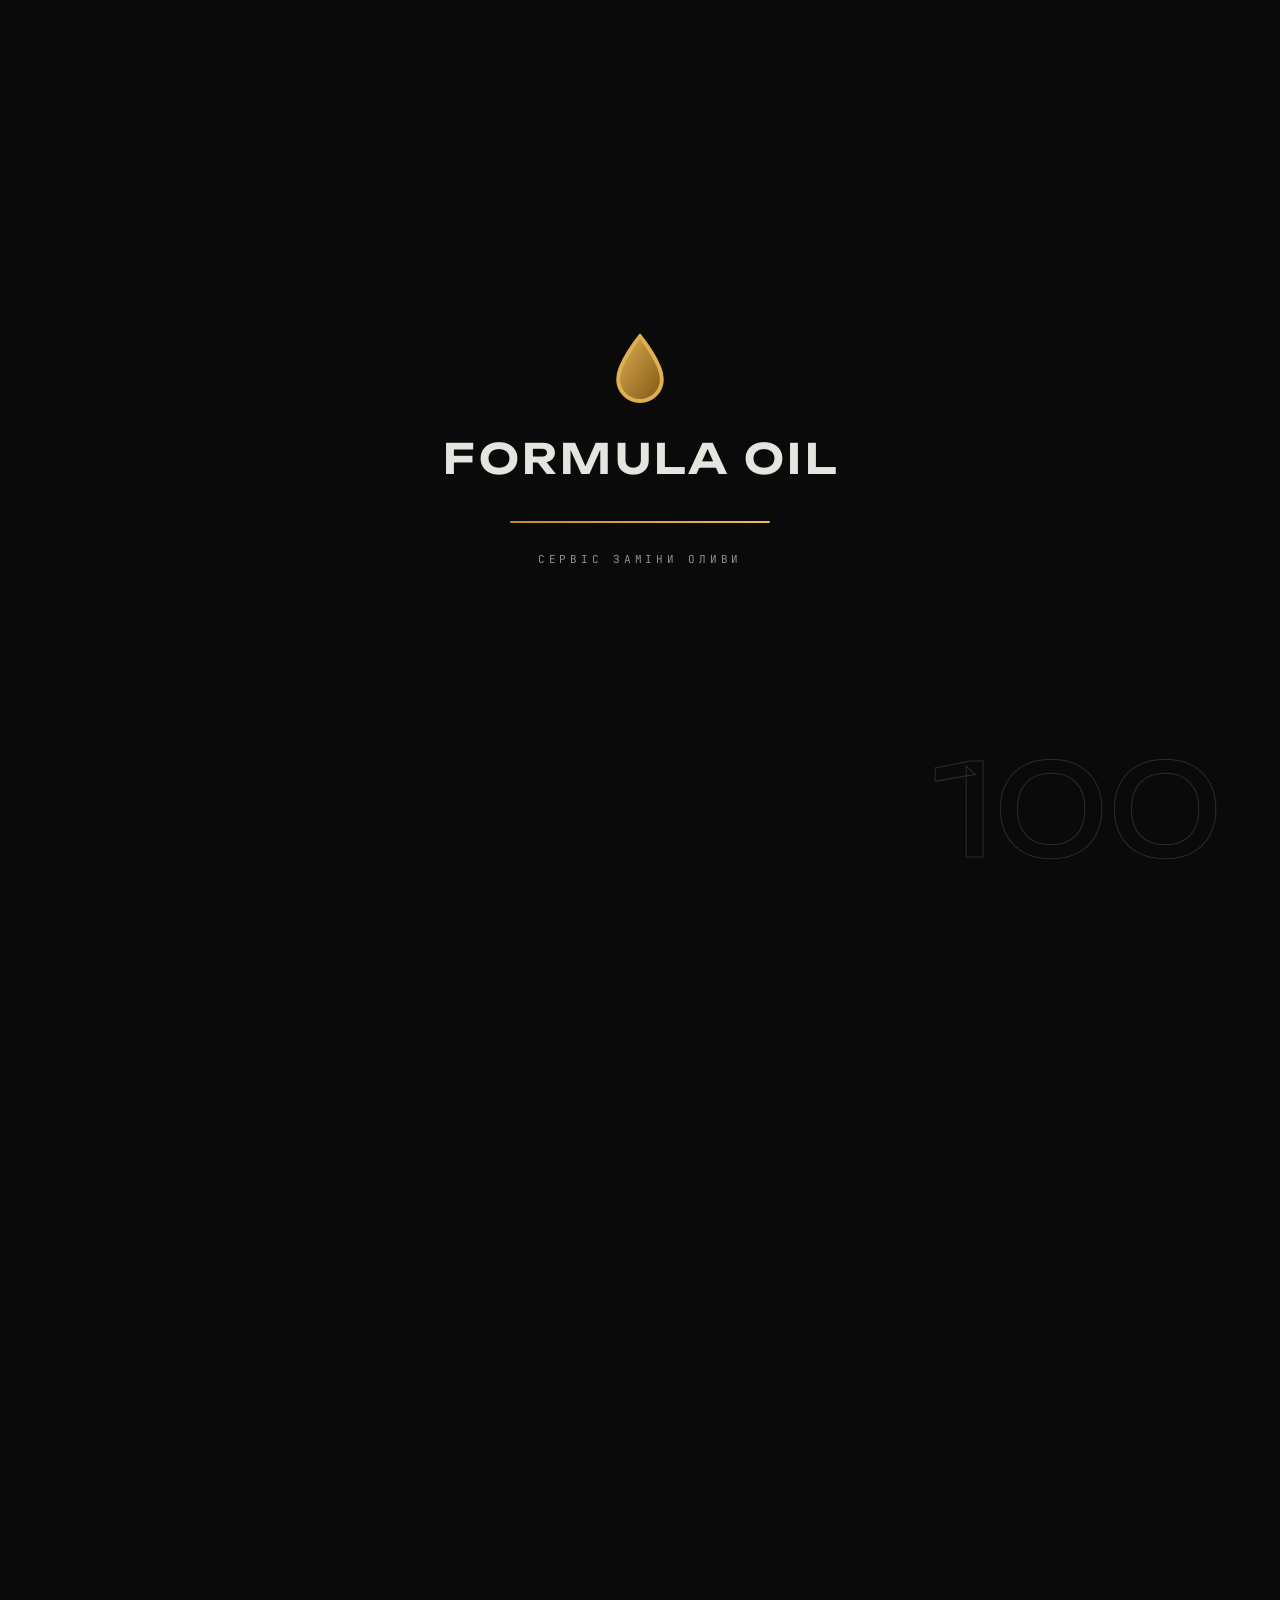
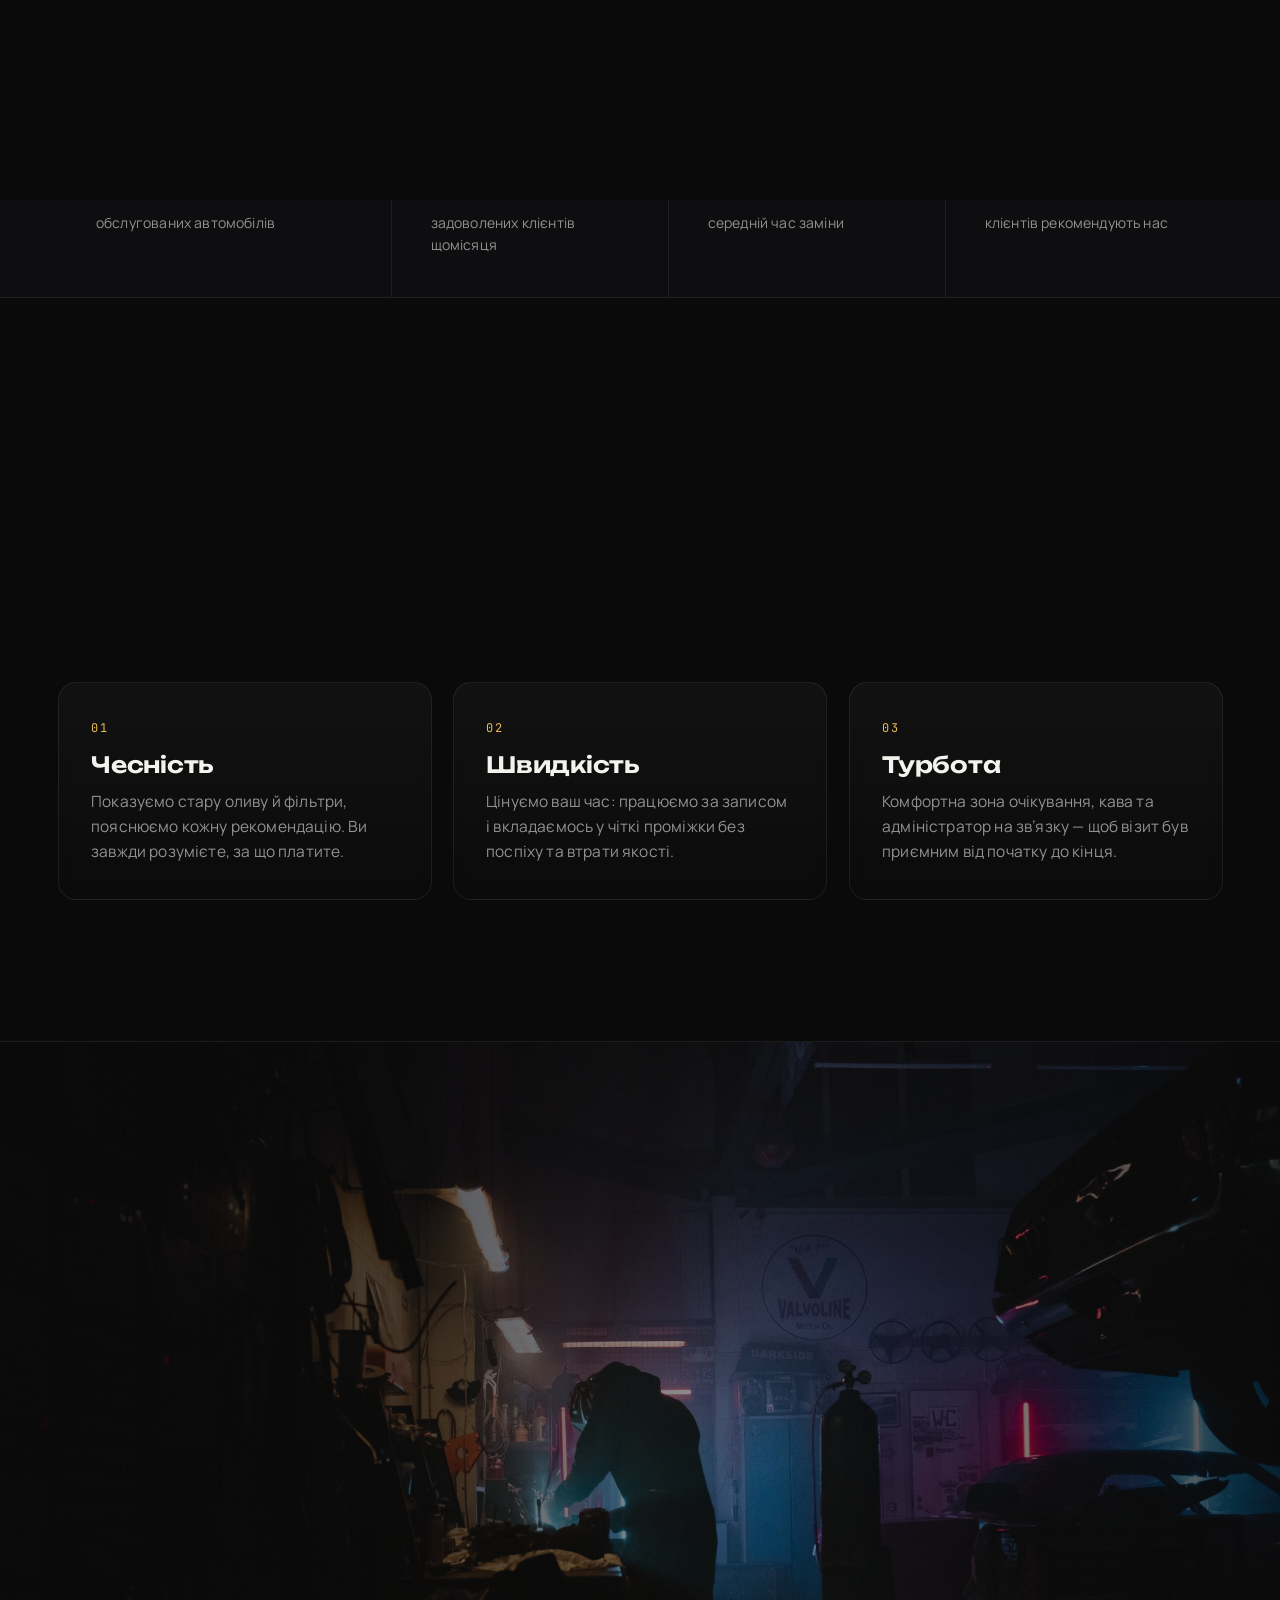
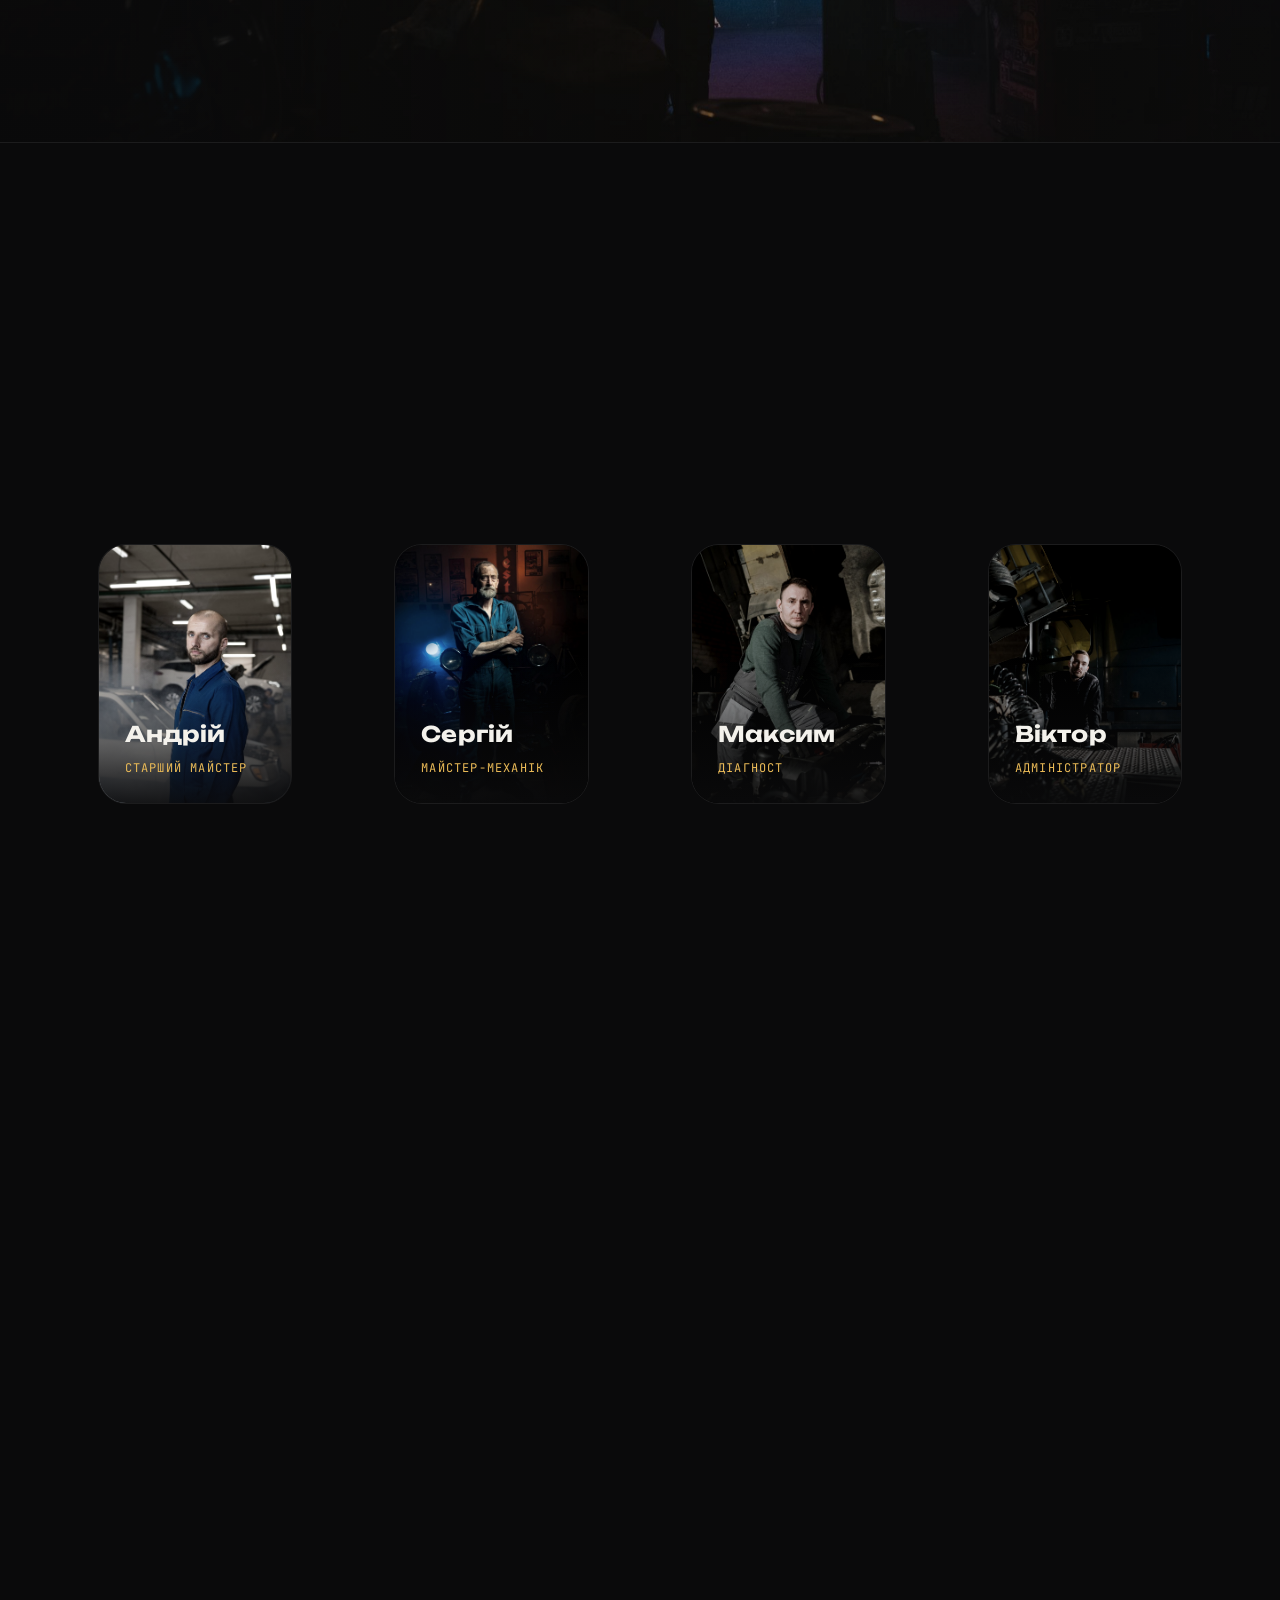
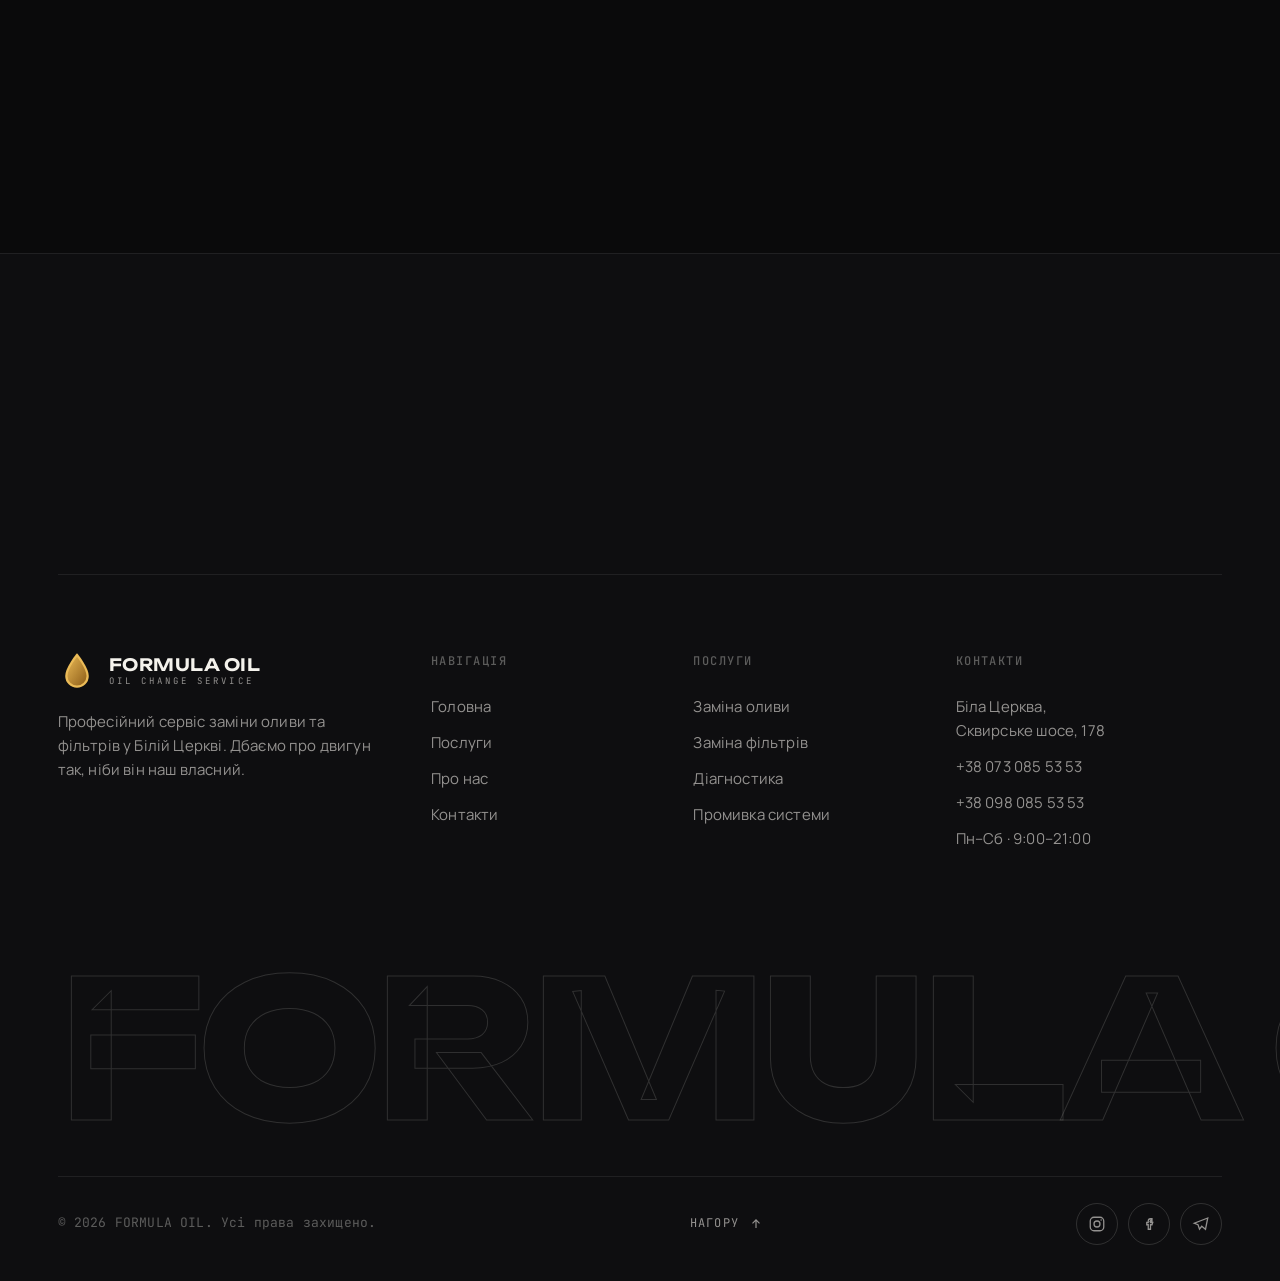
==== about.html @ 23bce100 "FORMULA OIL — premium oil-change service site (4 pages) Dark editorial multi-page site: preloader, p" ====
<!DOCTYPE html>
<html lang="uk" class="no-js">
<head>
  <meta charset="UTF-8" />
  <meta name="viewport" content="width=device-width, initial-scale=1.0" />
  <title>Про нас — FORMULA OIL · Команда та цінності сервісу</title>
  <meta name="description" content="Історія, цінності та команда сервісу FORMULA OIL. Сучасне обладнання, досвідчені майстри та турбота про кожне авто у Білій Церкві." />
  <meta name="theme-color" content="#0A0A0B" />
  <link rel="preconnect" href="https://fonts.googleapis.com" />
  <link rel="preconnect" href="https://fonts.gstatic.com" crossorigin />
  <link href="https://fonts.googleapis.com/css2?family=Unbounded:wght@400;500;600;700;800&family=Manrope:wght@400;500;600;700;800&family=JetBrains+Mono:wght@400;500&display=swap" rel="stylesheet" />
  <link rel="stylesheet" href="assets/css/style.css" />
</head>
<body>

  <svg width="0" height="0" style="position:absolute" aria-hidden="true"><defs><linearGradient id="oilgrad" x1="0" y1="0" x2="1" y2="1"><stop offset="0" stop-color="#EBBB57" /><stop offset="1" stop-color="#8A5A16" /></linearGradient></defs></svg>
  <div class="bg-fx" aria-hidden="true"><span class="glow glow--1"></span><span class="glow glow--2"></span><span class="grain"></span></div>

  <div class="preloader" role="status" aria-label="Завантаження">
    <div class="preloader__count">0</div>
    <div class="preloader__logo"><svg class="preloader__mark" viewBox="0 0 100 100" aria-hidden="true"><path class="drop-fill" d="M50 8 C50 8 22 42 22 63 a28 28 0 0 0 56 0 C78 42 50 8 50 8 Z" /><path class="drop" d="M50 8 C50 8 22 42 22 63 a28 28 0 0 0 56 0 C78 42 50 8 50 8 Z" /></svg><div class="preloader__word" aria-label="FORMULA OIL"><span>F</span><span>O</span><span>R</span><span>M</span><span>U</span><span>L</span><span>A</span><span>&nbsp;</span><span>O</span><span>I</span><span>L</span></div></div>
    <div class="preloader__bar"><i></i></div><div class="preloader__sub" style="opacity:0">Сервіс заміни оливи</div>
  </div>
  <div class="transition" aria-hidden="true"><svg class="transition__mark" viewBox="0 0 100 100"><path class="drop-fill" d="M50 8 C50 8 22 42 22 63 a28 28 0 0 0 56 0 C78 42 50 8 50 8 Z" /><path class="drop" d="M50 8 C50 8 22 42 22 63 a28 28 0 0 0 56 0 C78 42 50 8 50 8 Z" /></svg></div>

  <header class="header"><div class="container container--wide">
    <a class="logo" href="index.html" aria-label="FORMULA OIL — головна"><svg class="logo__mark" viewBox="0 0 100 100" aria-hidden="true"><path class="drop-fill" d="M50 8 C50 8 22 42 22 63 a28 28 0 0 0 56 0 C78 42 50 8 50 8 Z" /><path class="drop" d="M50 8 C50 8 22 42 22 63 a28 28 0 0 0 56 0 C78 42 50 8 50 8 Z" /></svg><span class="logo__word"><b>FORMULA OIL</b><span>Oil change service</span></span></a>
    <nav class="nav" aria-label="Головне меню"><a class="nav__link" href="index.html"><span>Головна</span></a><a class="nav__link" href="services.html"><span>Послуги</span></a><a class="nav__link" href="about.html"><span>Про нас</span></a><a class="nav__link" href="contacts.html"><span>Контакти</span></a></nav>
    <div class="header__actions"><div class="header__socials"><a href="https://instagram.com/" target="_blank" rel="noopener" aria-label="Instagram"><svg viewBox="0 0 24 24" fill="currentColor"><path d="M12 2.2c3.2 0 3.58.01 4.85.07 1.17.05 1.8.25 2.23.42.56.22.96.48 1.38.9.42.42.68.82.9 1.38.17.43.37 1.06.42 2.23.06 1.27.07 1.65.07 4.85s-.01 3.58-.07 4.85c-.05 1.17-.25 1.8-.42 2.23-.22.56-.48.96-.9 1.38-.42.42-.82.68-1.38.9-.43.17-1.06.37-2.23.42-1.27.06-1.65.07-4.85.07s-3.58-.01-4.85-.07c-1.17-.05-1.8-.25-2.23-.42a3.7 3.7 0 0 1-1.38-.9 3.7 3.7 0 0 1-.9-1.38c-.17-.43-.37-1.06-.42-2.23C2.2 15.58 2.2 15.2 2.2 12s.01-3.58.07-4.85c.05-1.17.25-1.8.42-2.23.22-.56.48-.96.9-1.38.42-.42.82-.68 1.38-.9.43-.17 1.06-.37 2.23-.42C8.42 2.2 8.8 2.2 12 2.2zm0 1.8c-3.15 0-3.5.01-4.75.07-.9.04-1.4.2-1.72.32-.43.17-.74.37-1.06.7-.32.32-.52.63-.7 1.06-.12.32-.28.82-.32 1.72C3.98 8.5 3.98 8.85 3.98 12s0 3.5.07 4.75c.04.9.2 1.4.32 1.72.17.43.37.74.7 1.06.32.32.63.52 1.06.7.32.12.82.28 1.72.32 1.25.06 1.6.07 4.75.07s3.5-.01 4.75-.07c.9-.04 1.4-.2 1.72-.32.43-.17.74-.37 1.06-.7.32-.32.52-.63.7-1.06.12-.32.28-.82.32-1.72.06-1.25.07-1.6.07-4.75s0-3.5-.07-4.75c-.04-.9-.2-1.4-.32-1.72a2.9 2.9 0 0 0-.7-1.06 2.9 2.9 0 0 0-1.06-.7c-.32-.12-.82-.28-1.72-.32C15.5 4.01 15.15 4 12 4zm0 3.06A4.94 4.94 0 1 1 7.06 12 4.94 4.94 0 0 1 12 7.06zm0 1.8A3.14 3.14 0 1 0 15.14 12 3.14 3.14 0 0 0 12 8.86zm5.15-.63a1.15 1.15 0 1 1-1.15-1.15 1.15 1.15 0 0 1 1.15 1.15z"/></svg></a><a href="https://t.me/" target="_blank" rel="noopener" aria-label="Telegram"><svg viewBox="0 0 24 24" fill="currentColor"><path d="M21.94 4.3L2.9 11.64c-1.05.42-1.04 1.02-.19 1.28l4.88 1.52 1.9 5.82c.23.63.4.87.85.87.35 0 .5-.16.7-.35l2.34-2.28 4.87 3.6c.9.5 1.54.24 1.76-.83l3.18-14.98c.33-1.3-.5-1.9-1.36-1.5z"/></svg></a><a href="https://facebook.com/" target="_blank" rel="noopener" aria-label="Facebook"><svg viewBox="0 0 24 24" fill="currentColor"><path d="M22 12a10 10 0 1 0-11.56 9.88v-6.99H7.9V12h2.54V9.8c0-2.5 1.5-3.9 3.78-3.9 1.1 0 2.24.2 2.24.2v2.46h-1.26c-1.24 0-1.63.77-1.63 1.56V12h2.78l-.44 2.89h-2.34v6.99A10 10 0 0 0 22 12z"/></svg></a></div><span class="header__sep" aria-hidden="true"></span><a class="btn btn--primary" href="contacts.html#zapys"><span class="hide-sm">Записатися</span><svg class="btn__ico" viewBox="0 0 24 24" fill="none" stroke="currentColor" stroke-width="2"><path d="M5 12h14M13 6l6 6-6 6"/></svg></a><button class="burger" aria-label="Меню"><span></span><span></span></button></div>
  </div></header>

  <div class="mobile-menu"><nav class="mobile-menu__nav"><a href="index.html">Головна <i>01</i></a><a href="services.html">Послуги <i>02</i></a><a href="about.html">Про нас <i>03</i></a><a href="contacts.html">Контакти <i>04</i></a></nav><div class="mobile-menu__foot"><span>Біла Церква · Сквирське шосе, 178</span><span>Пн–Сб · 9:00–21:00</span><a href="tel:+380730855353">+38 073 085 53 53</a></div></div>

  <main>
    <section class="page-hero">
      <div class="page-hero__media"><img src="assets/img/about/garage-1.jpg" alt="Сервісний бокс FORMULA OIL" data-parallax="6" /></div>
      <div class="container container--wide"><div class="page-hero__inner">
        <span class="breadcrumb" data-hero><a href="index.html">Головна</a> <i>/</i> Про нас</span>
        <h1 class="display" data-hero>Ми — про<br /><span style="color:transparent;-webkit-text-stroke:1.5px var(--text)">довіру</span> до авто</h1>
        <p class="lead" data-hero>Ми поєднали сучасні стандарти обслуговування, якісні мастильні матеріали та щиру турботу про клієнта. Тут ваше авто отримує саме той догляд, на який заслуговує.</p>
      </div></div>
    </section>

    <!-- STORY -->
    <section class="section">
      <div class="container container--wide">
        <div class="split">
          <div class="split__media" data-reveal="scale"><img src="assets/img/wide/detail-2.jpg" alt="Автомобіль у сервісному боксі" /><div class="split__badge"><b><span data-count="12">0</span></b><span>років<br />на ринку</span></div></div>
          <div class="split__body">
            <span class="kicker" data-reveal>Наша історія</span>
            <h2 class="h-lg" data-reveal data-delay="0.05">Маленька майстерня,<br />що виросла в сервіс</h2>
            <p class="lead" data-reveal data-delay="0.1">Ми почали з простої ідеї: заміна оливи має бути швидкою, чесною та приємною. Без черг, без нав’язаних послуг і без «сюрпризів» у рахунку.</p>
            <p class="text-muted" data-reveal data-delay="0.15">Сьогодні FORMULA OIL — це обладнаний сервіс із досвідченою командою, який щодня доглядає за десятками автомобілів мешканців Білої Церкви та області. Ми ростемо, але принцип лишається незмінним — ставитися до кожного авто, як до власного.</p>
            <div data-reveal data-delay="0.2"><a class="link-arrow" href="services.html">Наші послуги<svg viewBox="0 0 24 24" fill="none" stroke="currentColor" stroke-width="2"><path d="M5 12h14M13 6l6 6-6 6"/></svg></a></div>
          </div>
        </div>
      </div>
    </section>

    <!-- STAT STRIP -->
    <div class="bleed" style="border-block:1px solid var(--line);background:var(--bg-2)"><div class="container container--wide">
      <div class="stat-strip" data-reveal-group>
        <div class="cell"><b><span data-count="6000">0</span><span class="plus">+</span></b><span>обслугованих автомобілів</span></div>
        <div class="cell"><b><span data-count="100">0</span><span class="plus">+</span></b><span>задоволених клієнтів щомісяця</span></div>
        <div class="cell"><b><span data-count="20">0</span><span class="unit">хв</span></b><span>середній час заміни</span></div>
        <div class="cell"><b><span data-count="98">0</span><span class="plus">%</span></b><span>клієнтів рекомендують нас</span></div>
      </div>
    </div></div>

    <!-- VALUES -->
    <section class="section">
      <div class="container container--wide">
        <div class="section-head" data-reveal><span class="kicker">Наші цінності</span><h2 class="h-xl">Принципи, за якими<br />ми працюємо</h2></div>
        <div class="grid grid--3" data-reveal-group>
          <article class="card"><div class="card__num">01</div><h3 style="margin-top:16px">Чесність</h3><p>Показуємо стару оливу й фільтри, пояснюємо кожну рекомендацію. Ви завжди розумієте, за що платите.</p></article>
          <article class="card"><div class="card__num">02</div><h3 style="margin-top:16px">Швидкість</h3><p>Цінуємо ваш час: працюємо за записом і вкладаємось у чіткі проміжки без поспіху та втрати якості.</p></article>
          <article class="card"><div class="card__num">03</div><h3 style="margin-top:16px">Турбота</h3><p>Комфортна зона очікування, кава та адміністратор на зв’язку — щоб візит був приємним від початку до кінця.</p></article>
        </div>
      </div>
    </section>

    <!-- SHOWCASE / EQUIPMENT -->
    <section class="showcase bleed">
      <img src="assets/img/wide/shop-1.jpg" alt="Обладнання сервісу" />
      <div class="container container--wide"><div class="showcase__inner">
        <span class="kicker" data-reveal>Обладнання</span>
        <h2 class="h-xl" data-reveal data-delay="0.05">Професійний інструмент<br />для точної роботи</h2>
        <p class="lead" data-reveal data-delay="0.1">Сучасне обладнання й перевірені матеріали дозволяють виконувати заміну швидко та без пошкоджень. Ми стежимо за чистотою кожного етапу — від зливу до контролю рівня.</p>
      </div></div>
    </section>

    <!-- TEAM -->
    <section class="section">
      <div class="container container--wide">
        <div class="section-head section-head--split"><div class="section-head__l"><span class="kicker" data-reveal>Спеціалісти</span><h2 class="h-xl" data-reveal data-delay="0.05">Команда, якій<br />довіряють авто</h2></div><span class="sec-index" data-reveal>Досвідчені майстри</span></div>
        <div class="grid grid--4" data-reveal-group>
          <figure class="member"><img src="assets/img/about/team-1.jpg" alt="Майстер сервісу" /><figcaption class="member__info"><b>Андрій</b><span>Старший майстер</span></figcaption></figure>
          <figure class="member"><img src="assets/img/about/team-2.jpg" alt="Майстер сервісу" /><figcaption class="member__info"><b>Сергій</b><span>Майстер-механік</span></figcaption></figure>
          <figure class="member"><img src="assets/img/about/team-3.jpg" alt="Майстер сервісу" /><figcaption class="member__info"><b>Максим</b><span>Діагност</span></figcaption></figure>
          <figure class="member"><img src="assets/img/about/team-4.jpg" alt="Майстер сервісу" /><figcaption class="member__info"><b>Віктор</b><span>Адміністратор</span></figcaption></figure>
        </div>
      </div>
    </section>

    <!-- CTA -->
    <section class="section section--tight">
      <div class="container container--wide">
        <div class="cta-band" data-reveal="scale"><img src="assets/img/services/oil-1.jpg" alt="Моторна олива" /><div class="cta-band__inner">
          <span class="kicker">Приєднуйтесь до наших клієнтів</span>
          <h2 class="h-xl">Довірте авто тим,<br />хто любить свою справу</h2>
          <p class="lead">Запишіться на заміну оливи — і відчуйте різницю уважного сервісу вже під час першого візиту.</p>
          <div class="hero__actions"><a class="btn btn--primary btn--lg" href="contacts.html#zapys">Записатися онлайн<svg class="btn__ico" viewBox="0 0 24 24" fill="none" stroke="currentColor" stroke-width="2"><path d="M5 12h14M13 6l6 6-6 6"/></svg></a><a class="btn btn--ghost btn--lg" href="services.html">Переглянути послуги</a></div>
        </div></div>
      </div>
    </section>
  </main>

  <footer class="footer"><div class="container container--wide">
    <div class="footer__cta"><h2 data-reveal>Час подбати<br />про ваш двигун.</h2><a class="btn btn--primary btn--lg" href="contacts.html#zapys" data-reveal>Записатися на заміну<svg class="btn__ico" viewBox="0 0 24 24" fill="none" stroke="currentColor" stroke-width="2"><path d="M5 12h14M13 6l6 6-6 6"/></svg></a></div>
    <div class="footer__top">
      <div class="footer__brand"><a class="logo" href="index.html"><svg class="logo__mark" viewBox="0 0 100 100" aria-hidden="true"><path class="drop-fill" d="M50 8 C50 8 22 42 22 63 a28 28 0 0 0 56 0 C78 42 50 8 50 8 Z" /><path class="drop" d="M50 8 C50 8 22 42 22 63 a28 28 0 0 0 56 0 C78 42 50 8 50 8 Z" /></svg><span class="logo__word"><b>FORMULA OIL</b><span>Oil change service</span></span></a><p>Професійний сервіс заміни оливи та фільтрів у Білій Церкві. Дбаємо про двигун так, ніби він наш власний.</p></div>
      <div class="footer__col"><h5>Навігація</h5><a href="index.html">Головна</a><a href="services.html">Послуги</a><a href="about.html">Про нас</a><a href="contacts.html">Контакти</a></div>
      <div class="footer__col"><h5>Послуги</h5><a href="services.html">Заміна оливи</a><a href="services.html">Заміна фільтрів</a><a href="services.html">Діагностика</a><a href="services.html">Промивка системи</a></div>
      <div class="footer__col"><h5>Контакти</h5><p>Біла Церква,<br />Сквирське шосе, 178</p><a href="tel:+380730855353">+38 073 085 53 53</a><a href="tel:+380980855353">+38 098 085 53 53</a><p>Пн–Сб · 9:00–21:00</p></div>
    </div>
    <div class="footer__word" aria-hidden="true">FORMULA OIL</div>
    <div class="footer__bottom"><p>© <span data-year>2026</span> FORMULA OIL. Усі права захищено.</p><a class="to-top" href="#" data-totop>Нагору<svg viewBox="0 0 24 24" fill="none" stroke="currentColor" stroke-width="2" style="width:14px;height:14px"><path d="M12 19V5M6 11l6-6 6 6"/></svg></a><div class="footer__socials"><a href="#" aria-label="Instagram"><svg viewBox="0 0 24 24" fill="none" stroke="currentColor" stroke-width="1.7"><rect x="3" y="3" width="18" height="18" rx="5"/><circle cx="12" cy="12" r="4"/><circle cx="17.5" cy="6.5" r="1" fill="currentColor" stroke="none"/></svg></a><a href="#" aria-label="Facebook"><svg viewBox="0 0 24 24" fill="none" stroke="currentColor" stroke-width="1.7"><path d="M14 8h2V5h-2a3 3 0 0 0-3 3v2H9v3h2v6h3v-6h2l1-3h-3V8a1 1 0 0 1 1-1z"/></svg></a><a href="#" aria-label="Telegram"><svg viewBox="0 0 24 24" fill="none" stroke="currentColor" stroke-width="1.7"><path d="M21 4 3 11l5 2 2 6 3-4 5 4z"/></svg></a></div></div>
  </div></footer>

  <script src="assets/js/vendor/gsap.min.js"></script>
  <script src="assets/js/vendor/ScrollTrigger.min.js"></script>
  <script src="assets/js/vendor/ScrollToPlugin.min.js"></script>
  <script src="assets/js/vendor/lax.min.js"></script>
  <script src="assets/js/app.js"></script>
</body>
</html>
---- assets/css/style.css ----
/* =============================================================
   FORMULA OIL — Premium dark techno design system  v2
   Wider, bolder, more individual · pure HTML/CSS/JS + GSAP
   ============================================================= */

/* ---------- Design tokens ---------- */
:root {
  --bg:        #0A0A0B;
  --bg-2:      #0E0E10;
  --surface:   #131316;
  --surface-2: #191920;
  --line:      rgba(242, 240, 234, 0.08);
  --line-2:    rgba(242, 240, 234, 0.15);

  --text:      #F4F2EC;
  --muted:     rgba(244, 242, 236, 0.58);
  --faint:     rgba(244, 242, 236, 0.34);

  --accent:      #C8892A;
  --accent-2:    #EBBB57;
  --accent-deep: #8A5A16;
  --accent-glow: rgba(200, 137, 42, 0.32);

  --font-display: "Unbounded", "Manrope", system-ui, sans-serif;
  --font-body:    "Manrope", system-ui, -apple-system, sans-serif;
  --font-mono:    "JetBrains Mono", ui-monospace, monospace;

  --container: 1440px;
  --container-wide: 1760px;
  --gutter: clamp(22px, 4.5vw, 76px);
  --radius: 18px;
  --radius-lg: 28px;

  --ease: cubic-bezier(0.22, 1, 0.36, 1);
  --ease-out: cubic-bezier(0.16, 1, 0.3, 1);
  --ease-inout: cubic-bezier(0.76, 0, 0.24, 1);

  --header-h: 88px;
}

*, *::before, *::after { box-sizing: border-box; }

html { -webkit-text-size-adjust: 100%; scroll-behavior: smooth; }
html.has-cursor, html.has-cursor * { cursor: none; }

body {
  margin: 0;
  font-family: var(--font-body);
  background: var(--bg);
  color: var(--text);
  font-size: 17px;
  line-height: 1.6;
  letter-spacing: 0.01em;
  -webkit-font-smoothing: antialiased;
  text-rendering: optimizeLegibility;
  overflow-x: hidden;
}
body.is-locked { overflow: hidden; }

img { max-width: 100%; display: block; }
a { color: inherit; text-decoration: none; }
button { font-family: inherit; cursor: pointer; border: none; background: none; color: inherit; }

h1, h2, h3, h4 {
  font-family: var(--font-display);
  font-weight: 600;
  line-height: 1.02;
  letter-spacing: -0.02em;
  margin: 0;
}
p { margin: 0; }
::selection { background: var(--accent); color: #0A0A0B; }

/* ---------- Ambient background ---------- */
.bg-fx { position: fixed; inset: 0; z-index: 0; pointer-events: none; overflow: hidden; }
.bg-fx .glow { position: absolute; border-radius: 50%; filter: blur(130px); opacity: 0.5; }
.bg-fx .glow--1 { width: 48vw; height: 48vw; top: -14vw; right: -8vw; background: radial-gradient(circle, rgba(200,137,42,0.30), transparent 70%); }
.bg-fx .glow--2 { width: 42vw; height: 42vw; bottom: -16vw; left: -12vw; background: radial-gradient(circle, rgba(200,137,42,0.15), transparent 70%); }
.bg-fx .grain {
  position: absolute; inset: -200%;
  background-image: url("data:image/svg+xml,%3Csvg xmlns='http://www.w3.org/2000/svg' width='140' height='140'%3E%3Cfilter id='n'%3E%3CfeTurbulence type='fractalNoise' baseFrequency='0.9' numOctaves='2'/%3E%3C/filter%3E%3Crect width='100%25' height='100%25' filter='url(%23n)' opacity='0.35'/%3E%3C/svg%3E");
  opacity: 0.04; mix-blend-mode: overlay;
}

/* ---------- Custom cursor ---------- */
/* custom yellow pointer — a real CSS cursor (precise, zero lag), site-styled */
@media (hover: hover) and (pointer: fine) {
  html { cursor: url("data:image/svg+xml,%3Csvg%20xmlns%3D%22http%3A%2F%2Fwww.w3.org%2F2000%2Fsvg%22%20width%3D%2225%22%20height%3D%2225%22%20viewBox%3D%220%200%2026%2026%22%3E%3Cpath%20d%3D%22M4%202%20L4%2021%20L9.2%2016.2%20L12.4%2022.6%20L15.2%2021.3%20L12.1%2015%20L19%2014.8%20Z%22%20fill%3D%22%23EBBB57%22%20stroke%3D%22%2317110A%22%20stroke-width%3D%221.4%22%20stroke-linejoin%3D%22round%22%2F%3E%3C%2Fsvg%3E") 4 2, auto; }
  a, button, .chip, .faq__q, label, summary, [role="button"], .burger, .to-top, .link-arrow, .quote__ava { cursor: url("data:image/svg+xml,%3Csvg%20xmlns%3D%22http%3A%2F%2Fwww.w3.org%2F2000%2Fsvg%22%20width%3D%2229%22%20height%3D%2229%22%20viewBox%3D%220%200%2026%2026%22%3E%3Cpath%20d%3D%22M4%202%20L4%2021%20L9.2%2016.2%20L12.4%2022.6%20L15.2%2021.3%20L12.1%2015%20L19%2014.8%20Z%22%20fill%3D%22%23EBBB57%22%20stroke%3D%22%2317110A%22%20stroke-width%3D%221.4%22%20stroke-linejoin%3D%22round%22%2F%3E%3C%2Fsvg%3E") 5 2, pointer; }
  input, textarea, select { cursor: text; }
}

/* ---------- Layout ---------- */
.container { width: 100%; max-width: var(--container); margin: 0 auto; padding-inline: var(--gutter); position: relative; z-index: 1; }
.container--wide { max-width: var(--container-wide); }
.container--narrow { max-width: 1080px; }

.section { position: relative; padding-block: clamp(80px, 11vw, 176px); z-index: 1; }
.section--tight { padding-block: clamp(60px, 8vw, 116px); }

/* APPROACH / manifest section */
.approach { display: grid; grid-template-columns: 1.3fr 1fr; gap: clamp(30px, 5vw, 80px); align-items: start; }
.approach__lead { display: flex; flex-direction: column; gap: 24px; }
.approach__lead .h-xl { max-width: 16ch; }
.approach__note { display: flex; flex-direction: column; gap: 26px; padding-top: clamp(6px, 1vw, 14px); border-left: 1px solid var(--line); padding-left: clamp(24px, 3vw, 44px); }
.approach__note p { color: var(--muted); font-size: 16.5px; line-height: 1.72; }

.approach-grid { display: grid; grid-template-columns: repeat(4, 1fr); gap: 1px; margin-top: clamp(50px, 6vw, 92px); background: var(--line); border: 1px solid var(--line); border-radius: var(--radius-lg); overflow: hidden; }
.acard { background: var(--bg); padding: clamp(28px, 2.6vw, 42px); display: flex; flex-direction: column; gap: 14px; position: relative; transition: background 0.4s var(--ease); }
.acard::before { content: ""; position: absolute; top: 0; left: 0; right: 0; height: 2px; background: linear-gradient(90deg, var(--accent-2), var(--accent)); transform: scaleX(0); transform-origin: left; transition: transform 0.55s var(--ease); }
.acard:hover { background: var(--bg-2); }
.acard:hover::before { transform: scaleX(1); }
.acard__n { font-family: var(--font-mono); font-size: 12px; letter-spacing: 0.22em; color: var(--faint); }
.acard__ico { width: 40px; height: 40px; color: var(--accent-2); margin-top: 8px; }
.acard__ico svg { width: 100%; height: 100%; }
.acard h3 { font-size: 17.5px; font-weight: 600; letter-spacing: -0.01em; margin-top: 4px; }
.acard p { font-size: 14px; color: var(--muted); line-height: 1.6; }
@media (max-width: 900px) { .approach { grid-template-columns: 1fr; gap: 26px; } .approach__note { border-left: none; padding-left: 0; padding-top: 0; } .approach-grid { grid-template-columns: repeat(2, 1fr); } }
@media (max-width: 540px) { .approach-grid { grid-template-columns: 1fr; } }
main { position: relative; z-index: 1; }

.bleed { width: 100vw; position: relative; left: 50%; right: 50%; margin-left: -50vw; margin-right: -50vw; }

/* ---------- Kicker ---------- */
.kicker { display: inline-flex; align-items: center; gap: 12px; font-family: var(--font-mono); font-size: 12px; letter-spacing: 0.28em; text-transform: uppercase; color: var(--accent-2); font-weight: 500; }
.kicker::before { content: ""; width: 30px; height: 1px; background: linear-gradient(90deg, var(--accent), transparent); }
.kicker--center::after { content: ""; width: 30px; height: 1px; background: linear-gradient(90deg, transparent, var(--accent)); }
.kicker--plain::before { display: none; }

/* ---------- Headings ---------- */
.display { font-size: clamp(2.8rem, 8vw, 8.5rem); line-height: 0.94; letter-spacing: -0.035em; font-weight: 600; }
.h-xl { font-size: clamp(2.2rem, 5vw, 4.6rem); line-height: 0.98; }
.h-lg { font-size: clamp(1.8rem, 3.2vw, 3rem); }
.h-md { font-size: clamp(1.3rem, 2vw, 1.8rem); }

.lead { font-size: clamp(1.05rem, 1.5vw, 1.32rem); color: var(--muted); line-height: 1.6; max-width: 58ch; }
.text-accent { color: var(--accent-2); }
.text-muted { color: var(--muted); }
.mono { font-family: var(--font-mono); }
em.hl { font-style: normal; color: var(--accent-2); }

.section-head { display: flex; flex-direction: column; gap: 22px; max-width: 820px; margin-bottom: clamp(44px, 6vw, 84px); }
.section-head--center { align-items: center; text-align: center; margin-inline: auto; }
.section-head--split { max-width: none; flex-direction: row; justify-content: space-between; align-items: flex-end; gap: 40px; }
.section-head--split .section-head__l { max-width: 720px; display: flex; flex-direction: column; gap: 22px; }

/* index number tag for sections */
.sec-index { font-family: var(--font-mono); font-size: 13px; letter-spacing: 0.2em; color: var(--faint); }
.sec-index b { color: var(--accent-2); }

/* ---------- Buttons ---------- */
.btn {
  --pad-y: 16px; --pad-x: 32px;
  position: relative; display: inline-flex; align-items: center; justify-content: center; gap: 12px;
  padding: var(--pad-y) var(--pad-x); border-radius: 100px;
  font-family: var(--font-mono); font-size: 13px; letter-spacing: 0.12em; text-transform: uppercase; font-weight: 500;
  transition: transform 0.5s var(--ease), background 0.4s var(--ease), color 0.4s var(--ease), box-shadow 0.5s var(--ease), border-color 0.4s var(--ease);
  will-change: transform; overflow: hidden;
}
.btn--primary { --pad-x: 26px; background: linear-gradient(135deg, #F6D482 0%, #EBBB57 46%, #D49B3B 100%); color: #1E1406; font-weight: 600; padding-right: 8px; box-shadow: 0 10px 28px -10px rgba(211,155,59,0.55), inset 0 1px 0 rgba(255,255,255,0.65), inset 0 -1.5px 3px rgba(120,70,15,0.4); }
.btn--primary::before { content: ""; position: absolute; inset: 0; border-radius: inherit; background: radial-gradient(120% 130% at 50% -10%, rgba(255,243,212,0.9), transparent 58%); opacity: 0; transition: opacity 0.5s var(--ease); z-index: 0; pointer-events: none; }
.btn--primary:hover::before { opacity: 0.55; }
.btn--primary:hover { transform: translateY(-2px); box-shadow: 0 20px 46px -12px rgba(211,155,59,0.7), inset 0 1px 0 rgba(255,255,255,0.8), inset 0 -1.5px 3px rgba(120,70,15,0.45); }
.btn--primary > * { position: relative; z-index: 1; }
.btn--primary .btn__ico { width: 26px; height: 26px; padding: 7px; border-radius: 50%; background: rgba(26,17,4,0.16); box-sizing: border-box; transition: background 0.4s var(--ease), color 0.4s var(--ease), transform 0.5s var(--ease); }
.btn--primary:hover .btn__ico { background: #1B1204; color: #F1C368; transform: translateX(3px); }
.btn--ghost { border: 1px solid var(--line-2); color: var(--text); background: rgba(255,255,255,0.02); backdrop-filter: blur(6px); }
.btn--ghost:hover { border-color: var(--accent); color: var(--accent-2); }
.btn--lg { --pad-y: 19px; --pad-x: 40px; font-size: 14px; }
.btn__ico { width: 16px; height: 16px; transition: transform 0.5s var(--ease); }
.btn:hover .btn__ico { transform: translateX(4px); }

.link-arrow { display: inline-flex; align-items: center; gap: 10px; font-family: var(--font-mono); font-size: 13px; letter-spacing: 0.1em; text-transform: uppercase; color: var(--text); transition: gap 0.4s var(--ease), color 0.4s var(--ease); }
.link-arrow svg { width: 16px; height: 16px; color: var(--accent-2); transition: transform 0.4s var(--ease); }
.link-arrow:hover { gap: 16px; color: var(--accent-2); }

/* ============================================================
   HEADER — edge to edge, individual
   ============================================================ */
@keyframes pulse { 0%{box-shadow:0 0 0 0 rgba(87,199,122,0.5)} 70%{box-shadow:0 0 0 7px rgba(87,199,122,0)} 100%{box-shadow:0 0 0 0 rgba(87,199,122,0)} }

.header {
  position: fixed; top: 0; left: 0; right: 0; height: var(--header-h); z-index: 90;
  display: flex; align-items: center;
  transition: height 0.4s var(--ease), background 0.4s var(--ease), border-color 0.4s var(--ease);
  border-bottom: 1px solid transparent;
}
.header::before { content: ""; position: absolute; inset: 0; background: rgba(9, 9, 11, 0.72); backdrop-filter: blur(18px) saturate(150%); -webkit-backdrop-filter: blur(18px) saturate(150%); opacity: 0; transition: opacity 0.4s var(--ease); z-index: -1; }
.header.is-scrolled { height: 72px; border-bottom-color: var(--line); }
.header.is-scrolled::before { opacity: 1; }
.header .container--wide { display: flex; align-items: center; justify-content: space-between; width: 100%; }

.logo { display: inline-flex; align-items: center; gap: 13px; z-index: 2; }
.logo__mark { width: 38px; height: 38px; flex: none; transition: transform 0.6s var(--ease); }
.logo:hover .logo__mark { transform: rotate(-8deg) scale(1.05); }
.logo__mark .drop { fill: none; stroke: var(--accent-2); stroke-width: 6; }
.logo__mark .drop-fill { fill: url(#oilgrad); }
.logo__word { display: flex; flex-direction: column; line-height: 1; }
.logo__word b { font-family: var(--font-display); font-weight: 600; font-size: 17px; letter-spacing: 0.03em; }
.logo__word span { font-family: var(--font-mono); font-size: 9px; letter-spacing: 0.34em; color: var(--muted); text-transform: uppercase; margin-top: 4px; }

.nav { display: flex; align-items: center; gap: 4px; }
.nav__link { position: relative; padding: 10px 18px; font-size: 15px; color: var(--muted); transition: color 0.3s var(--ease); overflow: hidden; }
.nav__link span { position: relative; display: inline-block; transition: transform 0.4s var(--ease); }
.nav__link::after { content: ""; position: absolute; left: 18px; right: 18px; bottom: 6px; height: 1px; background: var(--accent); transform: scaleX(0); transform-origin: left; transition: transform 0.4s var(--ease); }
.nav__link:hover { color: var(--text); }
.nav__link:hover::after, .nav__link.is-active::after { transform: scaleX(1); }
.nav__link.is-active { color: var(--text); }

.header__actions { display: flex; align-items: center; gap: 14px; }
.header__socials { display: flex; align-items: center; gap: 9px; }
.header__socials a { width: 40px; height: 40px; border-radius: 50%; display: inline-flex; align-items: center; justify-content: center; border: 1px solid var(--line-2); color: var(--muted); background: rgba(255,255,255,0.015); transition: color 0.3s var(--ease), border-color 0.3s var(--ease), background 0.3s var(--ease), transform 0.3s var(--ease); }
.header__socials a:hover { color: var(--accent-2); border-color: rgba(235,187,87,0.5); background: rgba(235,187,87,0.08); transform: translateY(-2px); }
.header__socials svg { width: 17px; height: 17px; }
.header__sep { width: 1px; height: 26px; background: var(--line-2); }
@media (max-width: 1080px) { .header__socials, .header__sep { display: none; } }

.burger { display: none; width: 48px; height: 48px; border-radius: 50%; border: 1px solid var(--line-2); position: relative; z-index: 2; }
.burger span { position: absolute; left: 50%; top: 50%; width: 20px; height: 1.6px; border-radius: 2px; background: var(--text); transition: transform 0.4s var(--ease), opacity 0.3s var(--ease); }
.burger span:nth-child(1) { transform: translate(-50%, -50%) translateY(-4px); }
.burger span:nth-child(2) { transform: translate(-50%, -50%) translateY(4px); }
.burger.is-open span:nth-child(1) { transform: translate(-50%, -50%) rotate(45deg); }
.burger.is-open span:nth-child(2) { transform: translate(-50%, -50%) rotate(-45deg); }

/* mobile menu */
.mobile-menu { position: fixed; inset: 0; z-index: 80; background: var(--bg); padding: calc(var(--header-h) + 50px) var(--gutter) 40px; display: flex; flex-direction: column; justify-content: space-between; clip-path: inset(0 0 100% 0); transition: clip-path 0.7s var(--ease); pointer-events: none; }
.mobile-menu.is-open { clip-path: inset(0 0 0 0); pointer-events: auto; }
.mobile-menu__nav { display: flex; flex-direction: column; gap: 4px; }
.mobile-menu__nav a { font-family: var(--font-display); font-size: clamp(2rem, 9vw, 3.2rem); padding: 10px 0; border-bottom: 1px solid var(--line); color: var(--text); display: flex; justify-content: space-between; align-items: center; }
.mobile-menu__nav a i { font-family: var(--font-mono); font-size: 13px; color: var(--faint); font-style: normal; }
.mobile-menu__foot { display: flex; flex-direction: column; gap: 8px; color: var(--muted); font-family: var(--font-mono); font-size: 13px; }

/* ============================================================
   PRELOADER & TRANSITION
   ============================================================ */
.preloader { position: fixed; inset: 0; z-index: 100; background: var(--bg); display: flex; flex-direction: column; align-items: center; justify-content: center; gap: 28px; }
.preloader.is-hidden { display: none; }
.preloader__logo { display: flex; flex-direction: column; align-items: center; gap: 18px; }
.preloader__mark { width: 78px; height: 78px; }
.preloader__mark .drop { fill: none; stroke: var(--accent-2); stroke-width: 5; }
.preloader__mark .drop-fill { fill: url(#oilgrad); opacity: 0; }
.preloader__word { font-family: var(--font-display); font-weight: 600; font-size: clamp(1.7rem, 5vw, 2.6rem); letter-spacing: 0.02em; display: flex; gap: 0.06em; overflow: hidden; }
.preloader__word span { display: inline-block; }
.preloader__sub { font-family: var(--font-mono); font-size: 11px; letter-spacing: 0.34em; text-transform: uppercase; color: var(--muted); }
.preloader__bar { width: min(260px, 62vw); height: 2px; background: var(--line); border-radius: 2px; overflow: hidden; }
.preloader__bar i { display: block; height: 100%; width: 0%; background: linear-gradient(90deg, var(--accent), var(--accent-2)); box-shadow: 0 0 16px var(--accent-glow); }
.preloader__count { position: absolute; bottom: 40px; right: var(--gutter); font-family: var(--font-display); font-size: clamp(3rem, 12vw, 8rem); color: transparent; -webkit-text-stroke: 1px var(--line-2); line-height: 0.8; }

.transition { position: fixed; inset: 0; z-index: 99; background: var(--bg); display: flex; align-items: center; justify-content: center; transform: translateY(100%); pointer-events: none; }
.transition__mark { width: 64px; height: 64px; opacity: 0; }
.transition__mark .drop { fill: none; stroke: var(--accent-2); stroke-width: 5; }
.transition__mark .drop-fill { fill: url(#oilgrad); }

/* ============================================================
   HERO — editorial, asymmetric, individual
   ============================================================ */
.hero { position: relative; min-height: 100svh; display: flex; align-items: flex-end; padding-top: calc(var(--header-h) + 22px); padding-bottom: clamp(26px, 3.4vw, 48px); overflow: hidden; }
.hero__media { position: absolute; inset: 0; z-index: 0; }
.hero__media img { width: 100%; height: 100%; object-fit: cover; filter: saturate(0.92) contrast(1.06); }
.hero__media::after { content: ""; position: absolute; inset: 0; background: linear-gradient(180deg, rgba(8,8,10,0.74) 0%, rgba(8,8,10,0.3) 20%, rgba(8,8,10,0.52) 52%, rgba(8,8,10,0.93) 84%, var(--bg) 100%), linear-gradient(90deg, rgba(8,8,10,0.9) 0%, rgba(8,8,10,0.42) 42%, transparent 74%); }

.hero__grid { position: relative; z-index: 2; width: 100%; display: grid; grid-template-columns: 1fr auto; align-items: end; gap: 40px; }
.hero__side { writing-mode: vertical-rl; transform: rotate(180deg); font-family: var(--font-mono); font-size: 12px; letter-spacing: 0.28em; text-transform: uppercase; color: var(--muted); display: flex; align-items: center; gap: 18px; }
.hero__side::before { content: ""; height: 60px; width: 1px; background: linear-gradient(var(--accent), transparent); }

.hero__main { display: grid; gap: clamp(18px, 2.6vw, 30px); max-width: 1120px; }
.hero__title { font-size: clamp(2.4rem, 6vw, 6rem); line-height: 0.95; letter-spacing: -0.035em; text-shadow: 0 2px 40px rgba(0,0,0,0.5); }
.hero .lead { text-shadow: 0 1px 16px rgba(0,0,0,0.55); }
.hero .kicker { text-shadow: 0 1px 10px rgba(0,0,0,0.5); }
.hero__title .line { display: block; overflow: hidden; padding-bottom: 0.09em; margin-top: -0.02em; }
.hero__title .line > span { display: inline-block; }
.hero__title em { font-style: normal; color: var(--accent-2); }
.hero__title .outline { color: transparent; -webkit-text-stroke: 1.5px var(--text); }

.hero__bottom { display: flex; flex-wrap: wrap; gap: 26px 56px; align-items: flex-end; justify-content: space-between; }
.hero__lead-wrap { max-width: 500px; display: flex; flex-direction: column; gap: 22px; }
.hero__actions { display: flex; flex-wrap: wrap; gap: 16px; align-items: center; }

.hero__stats { display: flex; gap: clamp(28px, 3vw, 52px); }
.stat { display: flex; flex-direction: column; gap: 10px; }
.stat b { font-family: var(--font-display); font-size: clamp(2.4rem, 4vw, 3.6rem); font-weight: 600; color: var(--text); line-height: 0.9; display: inline-flex; align-items: baseline; gap: 5px; }
.stat b .plus { color: var(--accent-2); font-size: 0.82em; }
.stat b .unit { color: var(--muted); font-family: var(--font-mono); font-size: 0.32em; letter-spacing: 0.08em; text-transform: uppercase; font-weight: 500; }
.stat > span { font-size: 13px; color: var(--muted); font-family: var(--font-mono); letter-spacing: 0.02em; max-width: 18ch; }

.hero__scroll { position: absolute; bottom: 30px; left: 50%; transform: translateX(-50%); z-index: 3; display: flex; flex-direction: column; align-items: center; gap: 10px; font-family: var(--font-mono); font-size: 10px; letter-spacing: 0.2em; text-transform: uppercase; color: var(--muted); }
.hero__scroll .dot { width: 22px; height: 36px; border: 1px solid var(--line-2); border-radius: 20px; position: relative; }
.hero__scroll .dot::after { content: ""; position: absolute; top: 6px; left: 50%; transform: translateX(-50%); width: 4px; height: 4px; border-radius: 50%; background: var(--accent-2); animation: scrolldot 1.8s var(--ease) infinite; }
@keyframes scrolldot { 0%{opacity:0;top:6px} 30%{opacity:1} 100%{opacity:0;top:22px} }

/* ============================================================
   MARQUEE
   ============================================================ */
.marquee { border-block: 1px solid var(--line); padding-block: 26px; overflow: hidden; background: linear-gradient(180deg, rgba(200,137,42,0.05), transparent); }
.marquee--plain { background: none; }
.marquee__track { display: flex; gap: 64px; width: max-content; will-change: transform; }
.marquee__track span { font-family: var(--font-display); font-size: clamp(1.3rem, 2.6vw, 2.3rem); letter-spacing: 0.01em; color: var(--faint); display: inline-flex; align-items: center; gap: 64px; text-transform: uppercase; }
.marquee__track span::after { content: "◆"; color: var(--accent); font-size: 0.55em; }
.marquee__track .outline { color: transparent; -webkit-text-stroke: 1px var(--faint); }

/* ============================================================
   GRIDS / CARDS
   ============================================================ */
.grid { display: grid; gap: 22px; }
.grid--3 { grid-template-columns: repeat(3, 1fr); }
.grid--2 { grid-template-columns: repeat(2, 1fr); }
.grid--4 { grid-template-columns: repeat(4, 1fr); }
.grid--asym { grid-template-columns: 1.4fr 1fr; }

.card { position: relative; padding: 36px 32px; border-radius: var(--radius); background: linear-gradient(180deg, rgba(255,255,255,0.035), rgba(255,255,255,0.008)); border: 1px solid var(--line); backdrop-filter: blur(8px); overflow: hidden; transition: transform 0.6s var(--ease), border-color 0.5s var(--ease); will-change: transform; }
.card::after { content: ""; position: absolute; inset: 0; background: radial-gradient(600px circle at var(--mx, 50%) var(--my, 0%), rgba(200,137,42,0.10), transparent 40%); opacity: 0; transition: opacity 0.5s var(--ease); pointer-events: none; }
.card:hover { transform: translateY(-6px); border-color: var(--line-2); }
.card:hover::after { opacity: 1; }
.card__num { font-family: var(--font-mono); font-size: 12px; letter-spacing: 0.2em; color: var(--accent-2); }
.card__ico { width: 54px; height: 54px; border-radius: 14px; display: grid; place-items: center; background: rgba(200,137,42,0.12); border: 1px solid rgba(200,137,42,0.22); color: var(--accent-2); margin-bottom: 24px; }
.card__ico svg { width: 26px; height: 26px; }
.card h3 { font-size: 1.4rem; margin-bottom: 12px; letter-spacing: -0.01em; }
.card p { color: var(--muted); font-size: 15.5px; line-height: 1.6; }
.card__foot { margin-top: 26px; display: flex; align-items: center; justify-content: space-between; }

/* service card w/ image */
.svc { position: relative; border-radius: var(--radius-lg); overflow: hidden; border: 1px solid var(--line); min-height: 380px; display: flex; align-items: flex-end; isolation: isolate; }
.svc img { position: absolute; inset: 0; width: 100%; height: 100%; object-fit: cover; z-index: -2; transition: transform 1.1s var(--ease); }
.svc::after { content: ""; position: absolute; inset: 0; z-index: -1; background: linear-gradient(180deg, rgba(10,10,11,0.05) 0%, rgba(10,10,11,0.5) 52%, rgba(10,10,11,0.95) 100%); }
.svc:hover img { transform: scale(1.06); }
.svc__body { padding: 34px; width: 100%; }
.svc__body h3 { font-size: 1.65rem; margin-bottom: 8px; }
.svc__body p { color: var(--muted); font-size: 15px; max-width: 44ch; }
.svc__tag { position: absolute; top: 24px; left: 24px; font-family: var(--font-mono); font-size: 11px; letter-spacing: 0.12em; text-transform: uppercase; padding: 8px 15px; border-radius: 100px; background: rgba(10,10,11,0.55); backdrop-filter: blur(8px); border: 1px solid var(--line-2); color: var(--accent-2); }
.svc__price { position: absolute; top: 24px; right: 24px; font-family: var(--font-display); font-size: 1.1rem; color: var(--accent-2); }
.svc--tall { min-height: 520px; }

/* ============================================================
   SPLIT / feature
   ============================================================ */
.split { display: grid; grid-template-columns: 1fr 1fr; gap: clamp(32px, 5vw, 84px); align-items: center; }
.split--reverse .split__media { order: 2; }
.split__media { position: relative; border-radius: var(--radius-lg); overflow: hidden; aspect-ratio: 4/5; border: 1px solid var(--line); }
.split__media img { width: 100%; height: 100%; object-fit: cover; will-change: transform; }
.split__media--wide { aspect-ratio: 3/2; }
.split__badge { position: absolute; bottom: 24px; left: 24px; right: 24px; padding: 22px 26px; border-radius: 16px; background: rgba(10,10,11,0.6); backdrop-filter: blur(14px); border: 1px solid var(--line-2); display: flex; align-items: center; gap: 20px; }
.split__badge b { font-family: var(--font-display); font-size: 2.2rem; color: var(--accent-2); line-height: 1; }
.split__badge span { font-size: 14px; color: var(--muted); }
.split__body { display: flex; flex-direction: column; gap: 28px; }

.features { display: flex; flex-direction: column; gap: 2px; }
.feature { display: flex; gap: 22px; padding: 24px 4px; border-top: 1px solid var(--line); align-items: flex-start; transition: padding-left 0.4s var(--ease); }
.feature:last-child { border-bottom: 1px solid var(--line); }
.feature:hover { padding-left: 12px; }
.feature__n { font-family: var(--font-mono); font-size: 13px; color: var(--accent-2); padding-top: 3px; min-width: 42px; }
.feature__c h4 { font-size: 1.24rem; margin-bottom: 6px; font-family: var(--font-body); font-weight: 700; letter-spacing: 0; }
.feature__c p { color: var(--muted); font-size: 15px; }

/* ============================================================
   FULL-BLEED SHOWCASE
   ============================================================ */
.showcase { position: relative; min-height: 78vh; display: flex; align-items: center; overflow: hidden; isolation: isolate; border-block: 1px solid var(--line); }
.showcase img { position: absolute; inset: 0; width: 100%; height: 118%; object-fit: cover; z-index: -2; will-change: transform; }
.showcase::after { content: ""; position: absolute; inset: 0; z-index: -1; background: linear-gradient(90deg, rgba(10,10,11,0.92) 10%, rgba(10,10,11,0.35) 60%, rgba(10,10,11,0.7)); }
.showcase__inner { max-width: 660px; display: flex; flex-direction: column; gap: 28px; padding-block: 60px; }

/* stat strip */
.stat-strip { display: grid; grid-template-columns: repeat(4, 1fr); }
.stat-strip .cell { padding: 40px clamp(20px,3vw,44px); border-left: 1px solid var(--line); display: flex; flex-direction: column; gap: 10px; }
.stat-strip .cell:first-child { border-left: none; }
.stat-strip .cell b { font-family: var(--font-display); font-size: clamp(2.8rem, 5.5vw, 4.6rem); line-height: 0.9; color: var(--text); display: inline-flex; align-items: baseline; gap: 6px; }
.stat-strip .cell b .plus { color: var(--accent-2); font-size: 0.82em; }
.stat-strip .cell b .unit { color: var(--muted); font-family: var(--font-mono); font-size: 0.28em; letter-spacing: 0.08em; text-transform: uppercase; font-weight: 500; }
.stat-strip .cell > span { font-size: 14px; color: var(--muted); }
.stat-strip__head { display: flex; align-items: flex-end; justify-content: space-between; gap: 24px; padding: clamp(30px,4vw,50px) 0 4px; flex-wrap: wrap; }

/* ============================================================
   STEPS
   ============================================================ */
.steps { display: grid; grid-template-columns: repeat(4, 1fr); gap: 20px; }
.step { padding: 34px 28px; border-radius: var(--radius); border: 1px solid var(--line); background: var(--surface); position: relative; overflow: hidden; }
.step__n { font-family: var(--font-display); font-size: 3.6rem; line-height: 1; color: transparent; -webkit-text-stroke: 1px var(--line-2); margin-bottom: 22px; transition: -webkit-text-stroke 0.5s; }
.step h4 { font-size: 1.24rem; margin-bottom: 10px; }
.step p { color: var(--muted); font-size: 14.5px; }
.step:hover .step__n { -webkit-text-stroke: 1px var(--accent); }

/* ============================================================
   PRICING
   ============================================================ */
.price-table { border: 1px solid var(--line); border-radius: var(--radius-lg); overflow: hidden; background: var(--surface); }
.price-row { display: grid; grid-template-columns: 1.6fr 1fr auto; gap: 20px; align-items: center; padding: 26px clamp(24px, 3vw, 42px); border-top: 1px solid var(--line); transition: background 0.4s var(--ease); }
.price-row:first-child { border-top: none; }
.price-row:hover { background: rgba(200,137,42,0.05); }
.price-row--feat { background: rgba(200,137,42,0.07); }
.price-row__name { display: flex; flex-direction: column; gap: 4px; }
.price-row__name b { font-size: 1.14rem; font-weight: 600; }
.price-row__name span { font-size: 13.5px; color: var(--muted); }
.price-row__time { font-family: var(--font-mono); font-size: 13px; color: var(--muted); }
.price-row__cost { font-family: var(--font-display); font-size: 1.35rem; color: var(--accent-2); white-space: nowrap; }
.price-row__cost small { font-size: 0.7em; color: var(--muted); }

/* ============================================================
   TESTIMONIALS
   ============================================================ */
.quote { padding: 42px 38px; border-radius: var(--radius-lg); border: 1px solid var(--line); background: linear-gradient(180deg, rgba(255,255,255,0.035), rgba(255,255,255,0.008)); display: flex; flex-direction: column; gap: 26px; height: 100%; }
.quote__mark { font-family: var(--font-display); font-size: 3.2rem; color: var(--accent); line-height: 0.6; height: 26px; }
.quote p { font-size: 1.06rem; color: var(--text); line-height: 1.6; flex: 1; }
.quote__by { display: flex; align-items: center; gap: 15px; }
.quote__ava { width: 50px; height: 50px; border-radius: 50%; overflow: hidden; flex: none; border: 1px solid var(--line-2); }
.quote__ava img { width: 100%; height: 100%; object-fit: cover; object-position: center 30%; }
.quote__by b { display: block; font-size: 15px; }
.quote__by span { font-size: 13px; color: var(--muted); }
.quote__stars { color: var(--accent-2); letter-spacing: 2px; font-size: 13px; }

/* auto-swipe reviews carousel */
.reviews-marquee { overflow: hidden; -webkit-mask-image: linear-gradient(90deg, transparent, #000 5%, #000 95%, transparent); mask-image: linear-gradient(90deg, transparent, #000 5%, #000 95%, transparent); }
.reviews-track { display: flex; gap: 22px; width: max-content; will-change: transform; }
.reviews-track .quote { width: min(400px, 84vw); flex: none; }
@media (max-width: 560px) { .reviews-track .quote { padding: 32px 28px; } }

/* ============================================================
   TEAM
   ============================================================ */
.member { position: relative; border-radius: var(--radius-lg); overflow: hidden; border: 1px solid var(--line); aspect-ratio: 3/4; }
.member img { width: 100%; height: 100%; object-fit: cover; object-position: center 25%; filter: grayscale(0.4) contrast(1.05); transition: filter 0.6s var(--ease), transform 1s var(--ease); }
.member::after { content: ""; position: absolute; inset: 0; background: linear-gradient(180deg, transparent 42%, rgba(10,10,11,0.92)); }
.member:hover img { filter: grayscale(0) contrast(1.05); transform: scale(1.04); }
.member__info { position: absolute; left: 26px; right: 26px; bottom: 24px; z-index: 2; }
.member__info b { font-family: var(--font-display); font-size: 1.35rem; display: block; }
.member__info span { font-family: var(--font-mono); font-size: 12px; color: var(--accent-2); letter-spacing: 0.1em; text-transform: uppercase; }

/* ============================================================
   FAQ (accordion)
   ============================================================ */
.faq { display: flex; flex-direction: column; }
.faq__item { border-top: 1px solid var(--line); }
.faq__item:last-child { border-bottom: 1px solid var(--line); }
.faq__q { width: 100%; text-align: left; display: flex; align-items: center; justify-content: space-between; gap: 24px; padding: 30px 4px; font-family: var(--font-display); font-size: clamp(1.15rem, 2vw, 1.6rem); font-weight: 500; color: var(--text); transition: color 0.3s var(--ease); }
.faq__q:hover { color: var(--accent-2); }
.faq__ico { position: relative; width: 22px; height: 22px; flex: none; }
.faq__ico::before, .faq__ico::after { content: ""; position: absolute; background: var(--accent-2); transition: transform 0.4s var(--ease); }
.faq__ico::before { top: 10px; left: 0; right: 0; height: 1.5px; }
.faq__ico::after { left: 10px; top: 0; bottom: 0; width: 1.5px; }
.faq__item.is-open .faq__ico::after { transform: scaleY(0); }
.faq__a { overflow: hidden; height: 0; }
.faq__a-inner { padding: 0 4px 30px; color: var(--muted); font-size: 16px; max-width: 76ch; }

/* ============================================================
   CTA
   ============================================================ */
.cta-band { position: relative; border-radius: var(--radius-lg); overflow: hidden; padding: clamp(52px, 8vw, 104px) clamp(32px, 6vw, 88px); border: 1px solid var(--line); isolation: isolate; }
.cta-band img { position: absolute; inset: 0; width: 100%; height: 100%; object-fit: cover; z-index: -2; }
.cta-band::after { content: ""; position: absolute; inset: 0; z-index: -1; background: linear-gradient(90deg, rgba(10,10,11,0.94), rgba(10,10,11,0.55) 80%); }
.cta-band__inner { max-width: 640px; display: flex; flex-direction: column; gap: 28px; }

/* ============================================================
   PAGE HERO
   ============================================================ */
.page-hero { position: relative; padding-top: calc(var(--header-h) + clamp(56px, 9vw, 124px)); padding-bottom: clamp(44px, 6vw, 90px); overflow: hidden; }
.page-hero__media { position: absolute; inset: 0; z-index: -2; }
.page-hero__media img { width: 100%; height: 100%; object-fit: cover; opacity: 0.42; filter: saturate(0.8); will-change: transform; }
.page-hero::after { content: ""; position: absolute; inset: 0; z-index: -1; background: linear-gradient(180deg, rgba(10,10,11,0.72), var(--bg) 92%); }
.page-hero__inner { display: flex; flex-direction: column; gap: 24px; max-width: 900px; }
.breadcrumb { font-family: var(--font-mono); font-size: 12px; letter-spacing: 0.1em; color: var(--muted); text-transform: uppercase; }
.breadcrumb a:hover { color: var(--accent-2); }
.breadcrumb i { font-style: normal; color: var(--faint); margin-inline: 8px; }
.page-hero__meta { display: flex; gap: 40px; flex-wrap: wrap; margin-top: 12px; }

/* ============================================================
   FORM
   ============================================================ */
.form { display: grid; gap: 18px; }
.field { display: flex; flex-direction: column; gap: 8px; }
.field label { font-family: var(--font-mono); font-size: 12px; letter-spacing: 0.1em; text-transform: uppercase; color: var(--muted); }
.field input, .field select, .field textarea { width: 100%; padding: 17px 19px; border-radius: 12px; background: var(--surface); border: 1px solid var(--line-2); color: var(--text); font-family: var(--font-body); font-size: 16px; transition: border-color 0.3s var(--ease), background 0.3s var(--ease); }
.field input::placeholder, .field textarea::placeholder { color: var(--faint); }
.field input:focus, .field select:focus, .field textarea:focus { outline: none; border-color: var(--accent); background: var(--surface-2); }
.field textarea { resize: vertical; min-height: 120px; }
.form__row { display: grid; grid-template-columns: 1fr 1fr; gap: 18px; }
.form__note { font-size: 13px; color: var(--faint); }
.form__ok { display: none; padding: 16px 20px; border-radius: 12px; background: rgba(200,137,42,0.12); border: 1px solid rgba(200,137,42,0.3); color: var(--accent-2); font-size: 15px; }
.form__ok.is-visible { display: block; }

/* choice chips */
.chips { display: flex; flex-wrap: wrap; gap: 10px; }
.chip { padding: 11px 18px; border-radius: 100px; border: 1px solid var(--line-2); font-family: var(--font-mono); font-size: 12px; letter-spacing: 0.06em; text-transform: uppercase; color: var(--muted); background: var(--surface); transition: all 0.3s var(--ease); }
.chip:hover { border-color: var(--accent); color: var(--accent-2); }
.chip.is-active { background: linear-gradient(180deg, var(--accent-2), var(--accent)); color: #17110A; border-color: transparent; }

/* info tiles */
.info-tile { padding: 30px; border-radius: var(--radius); border: 1px solid var(--line); background: var(--surface); display: flex; gap: 18px; align-items: flex-start; transition: border-color 0.4s var(--ease), transform 0.5s var(--ease); }
.info-tile:hover { border-color: var(--line-2); transform: translateY(-3px); }
.info-tile__ico { width: 46px; height: 46px; border-radius: 12px; background: rgba(200,137,42,0.12); border: 1px solid rgba(200,137,42,0.22); display: grid; place-items: center; color: var(--accent-2); flex: none; }
.info-tile__ico svg { width: 22px; height: 22px; }
.info-tile b { display: block; font-size: 12px; font-family: var(--font-mono); letter-spacing: 0.1em; text-transform: uppercase; color: var(--muted); margin-bottom: 6px; }
.info-tile a, .info-tile p { font-size: 1.06rem; color: var(--text); }
.info-tile a:hover { color: var(--accent-2); }

.map-wrap { border-radius: var(--radius-lg); overflow: hidden; border: 1px solid var(--line); filter: grayscale(0.4) invert(0.9) hue-rotate(180deg) contrast(0.9); }
.map-wrap iframe { width: 100%; height: 100%; min-height: 340px; border: 0; display: block; }

/* ============================================================
   FOOTER — individual, oversized
   ============================================================ */
.footer { position: relative; z-index: 1; border-top: 1px solid var(--line); padding-top: clamp(60px, 8vw, 100px); padding-bottom: 36px; background: var(--bg-2); overflow: hidden; }
.footer__cta { display: flex; flex-wrap: wrap; justify-content: space-between; align-items: flex-end; gap: 34px; padding-bottom: clamp(50px, 7vw, 90px); border-bottom: 1px solid var(--line); }
.footer__cta h2 { font-size: clamp(2rem, 5vw, 4rem); }
.footer__top { display: grid; grid-template-columns: 1.5fr 1fr 1fr 1.2fr; gap: 40px; padding-block: clamp(50px, 6vw, 80px); }
.footer__brand { display: flex; flex-direction: column; gap: 20px; max-width: 320px; }
.footer__brand p { color: var(--muted); font-size: 15px; }
.footer__col h5 { font-family: var(--font-mono); font-size: 12px; letter-spacing: 0.12em; text-transform: uppercase; color: var(--faint); margin: 0 0 18px; font-weight: 500; }
.footer__col a, .footer__col p { display: block; color: var(--muted); font-size: 15px; padding: 6px 0; transition: color 0.3s var(--ease); }
.footer__col a:hover { color: var(--accent-2); }
.footer__word { font-family: var(--font-display); font-weight: 700; font-size: clamp(3.4rem, 15vw, 15rem); line-height: 0.8; letter-spacing: -0.04em; color: transparent; -webkit-text-stroke: 1px var(--line-2); white-space: nowrap; margin-block: clamp(20px, 3vw, 40px) clamp(30px, 4vw, 50px); user-select: none; }
.footer__bottom { display: flex; justify-content: space-between; align-items: center; padding-top: 26px; border-top: 1px solid var(--line); gap: 20px; flex-wrap: wrap; }
.footer__bottom p { font-size: 13px; color: var(--faint); font-family: var(--font-mono); }
.footer__socials { display: flex; gap: 10px; }
.footer__socials a { width: 42px; height: 42px; border-radius: 50%; border: 1px solid var(--line-2); display: grid; place-items: center; color: var(--muted); transition: all 0.3s var(--ease); }
.footer__socials a:hover { border-color: var(--accent); color: var(--accent-2); transform: translateY(-3px); }
.footer__socials svg { width: 18px; height: 18px; }
.to-top { display: inline-flex; align-items: center; gap: 10px; font-family: var(--font-mono); font-size: 12px; letter-spacing: 0.1em; text-transform: uppercase; color: var(--muted); transition: color 0.3s var(--ease); }
.to-top:hover { color: var(--accent-2); }

/* ============================================================
   REVEAL — initial states (JS-driven, guaranteed once)
   ============================================================ */
[data-reveal] { opacity: 0; }
.no-js [data-reveal], .no-js .hero__title .line > span { opacity: 1 !important; transform: none !important; }
.reveal-line { display: block; overflow: hidden; }
.reveal-line > * { display: block; }

/* ============================================================
   RESPONSIVE
   ============================================================ */
@media (max-width: 1180px) {
  .grid--4 { grid-template-columns: repeat(2, 1fr); }
  .steps { grid-template-columns: repeat(2, 1fr); }
  .footer__top { grid-template-columns: 1fr 1fr; gap: 34px; }
  .stat-strip { grid-template-columns: repeat(2, 1fr); }
  .stat-strip .cell:nth-child(3) { border-left: none; }
  .stat-strip .cell { border-top: 1px solid var(--line); }
  .stat-strip .cell:nth-child(-n+2) { border-top: none; }
}
@media (max-width: 900px) {
  .nav { display: none; }
  .burger { display: block; }
  .topbar__l .hide-mob, .topbar__r .hide-mob { display: none; }
  .grid--3, .grid--2, .grid--asym { grid-template-columns: 1fr; }
  .split { grid-template-columns: 1fr; }
  .split--reverse .split__media { order: 0; }
  .split__media { aspect-ratio: 3/2; }
  .price-row { grid-template-columns: 1fr auto; }
  .price-row__time { display: none; }
  .form__row { grid-template-columns: 1fr; }
  .hero__side { display: none; }
  .hero__grid { grid-template-columns: 1fr; }
  .hero__bottom { flex-direction: column; align-items: flex-start; gap: 28px; }
  .section-head--split { flex-direction: column; align-items: flex-start; }
  .section--tight { padding-block: clamp(48px, 9vw, 78px); }
  .approach-grid { margin-top: clamp(34px, 6vw, 52px); }
}
@media (max-width: 560px) {
  .grid--4 { grid-template-columns: 1fr; }
  .steps { grid-template-columns: 1fr; }
  .footer__top { grid-template-columns: 1fr; }
  .stat-strip { grid-template-columns: 1fr; }
  .stat-strip .cell { border-left: none; border-top: 1px solid var(--line); }
  .stat-strip .cell:first-child { border-top: none; }
  .hero__stats { display: none; }
  .hero__actions { flex-direction: column; align-items: stretch; width: 100%; }
  .hero__actions .btn { width: 100%; justify-content: center; }
  .header__actions .btn span.hide-sm { display: none; }
  :root { --gutter: 20px; }
}

@media (prefers-reduced-motion: reduce) {
  *, *::before, *::after { animation-duration: 0.001ms !important; transition-duration: 0.001ms !important; }
  .hero__media img, .showcase img { height: 100%; }
  [data-reveal] { opacity: 1 !important; }
}
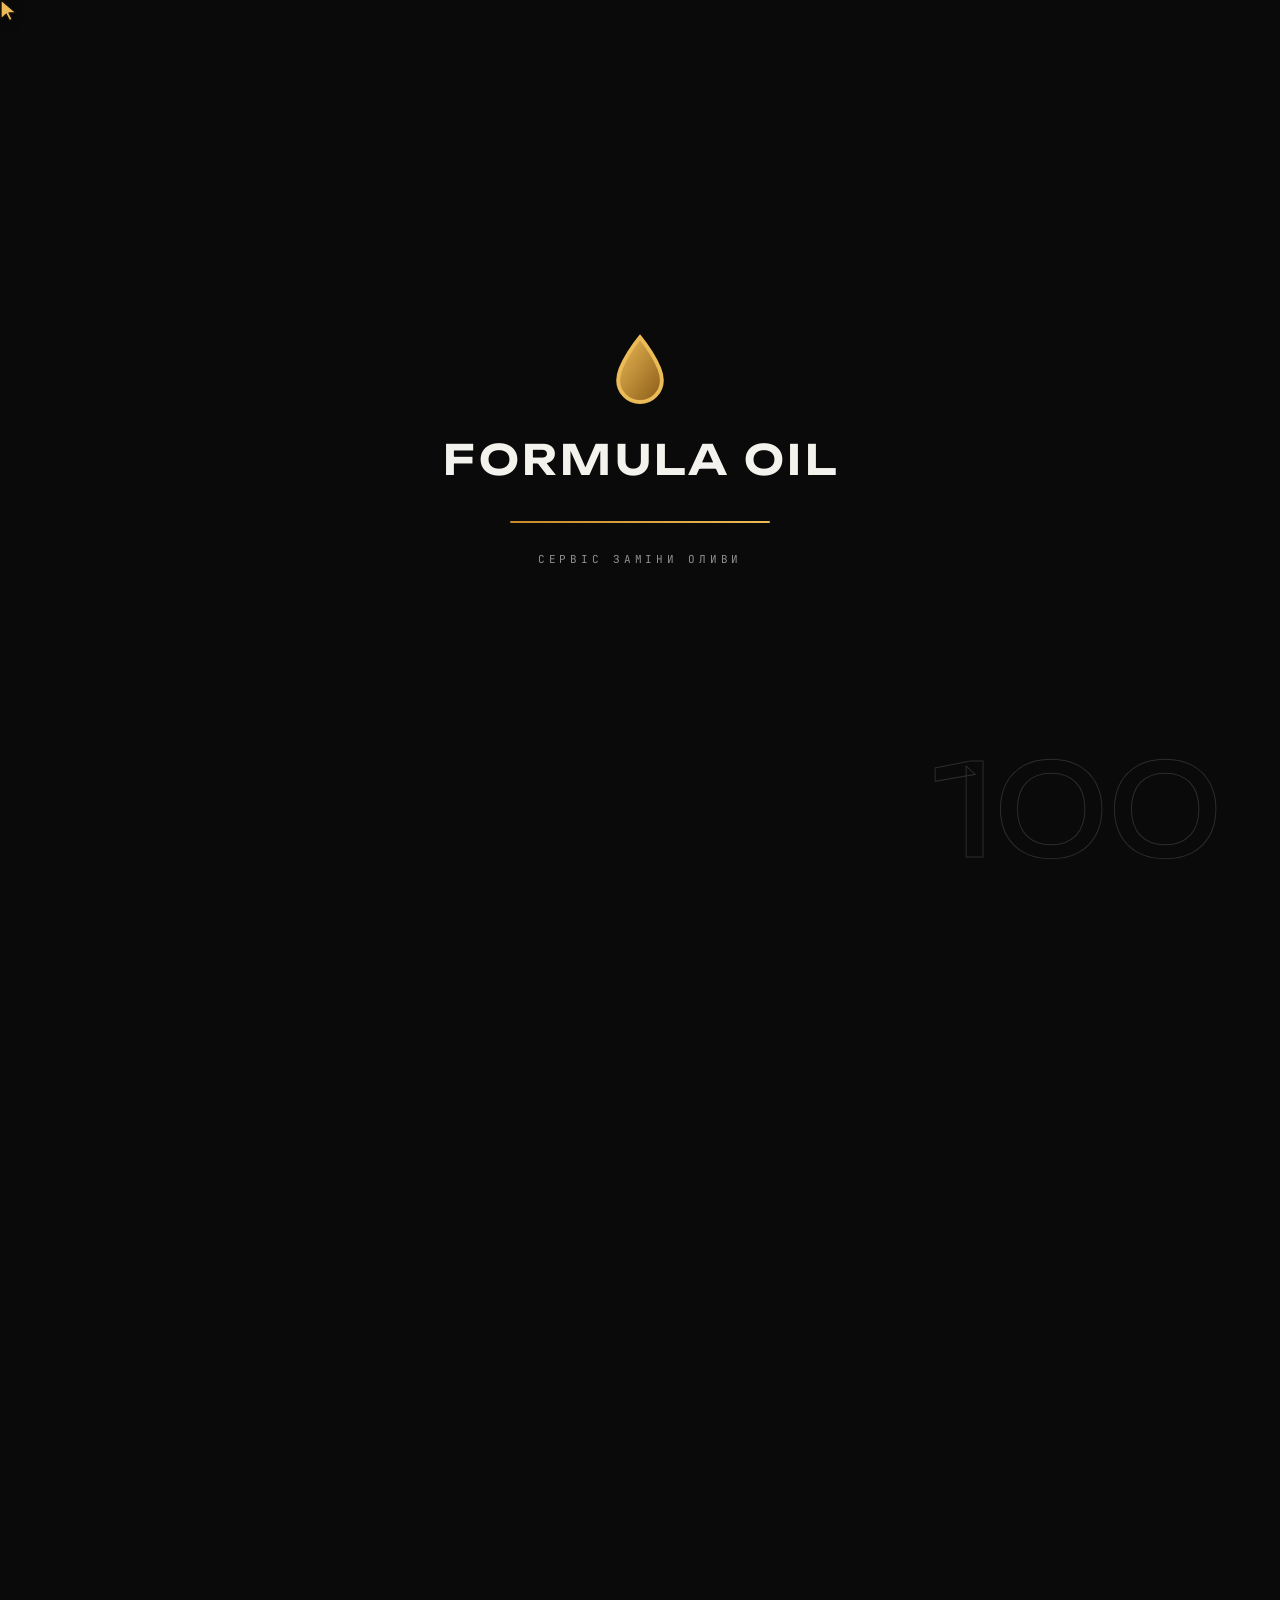
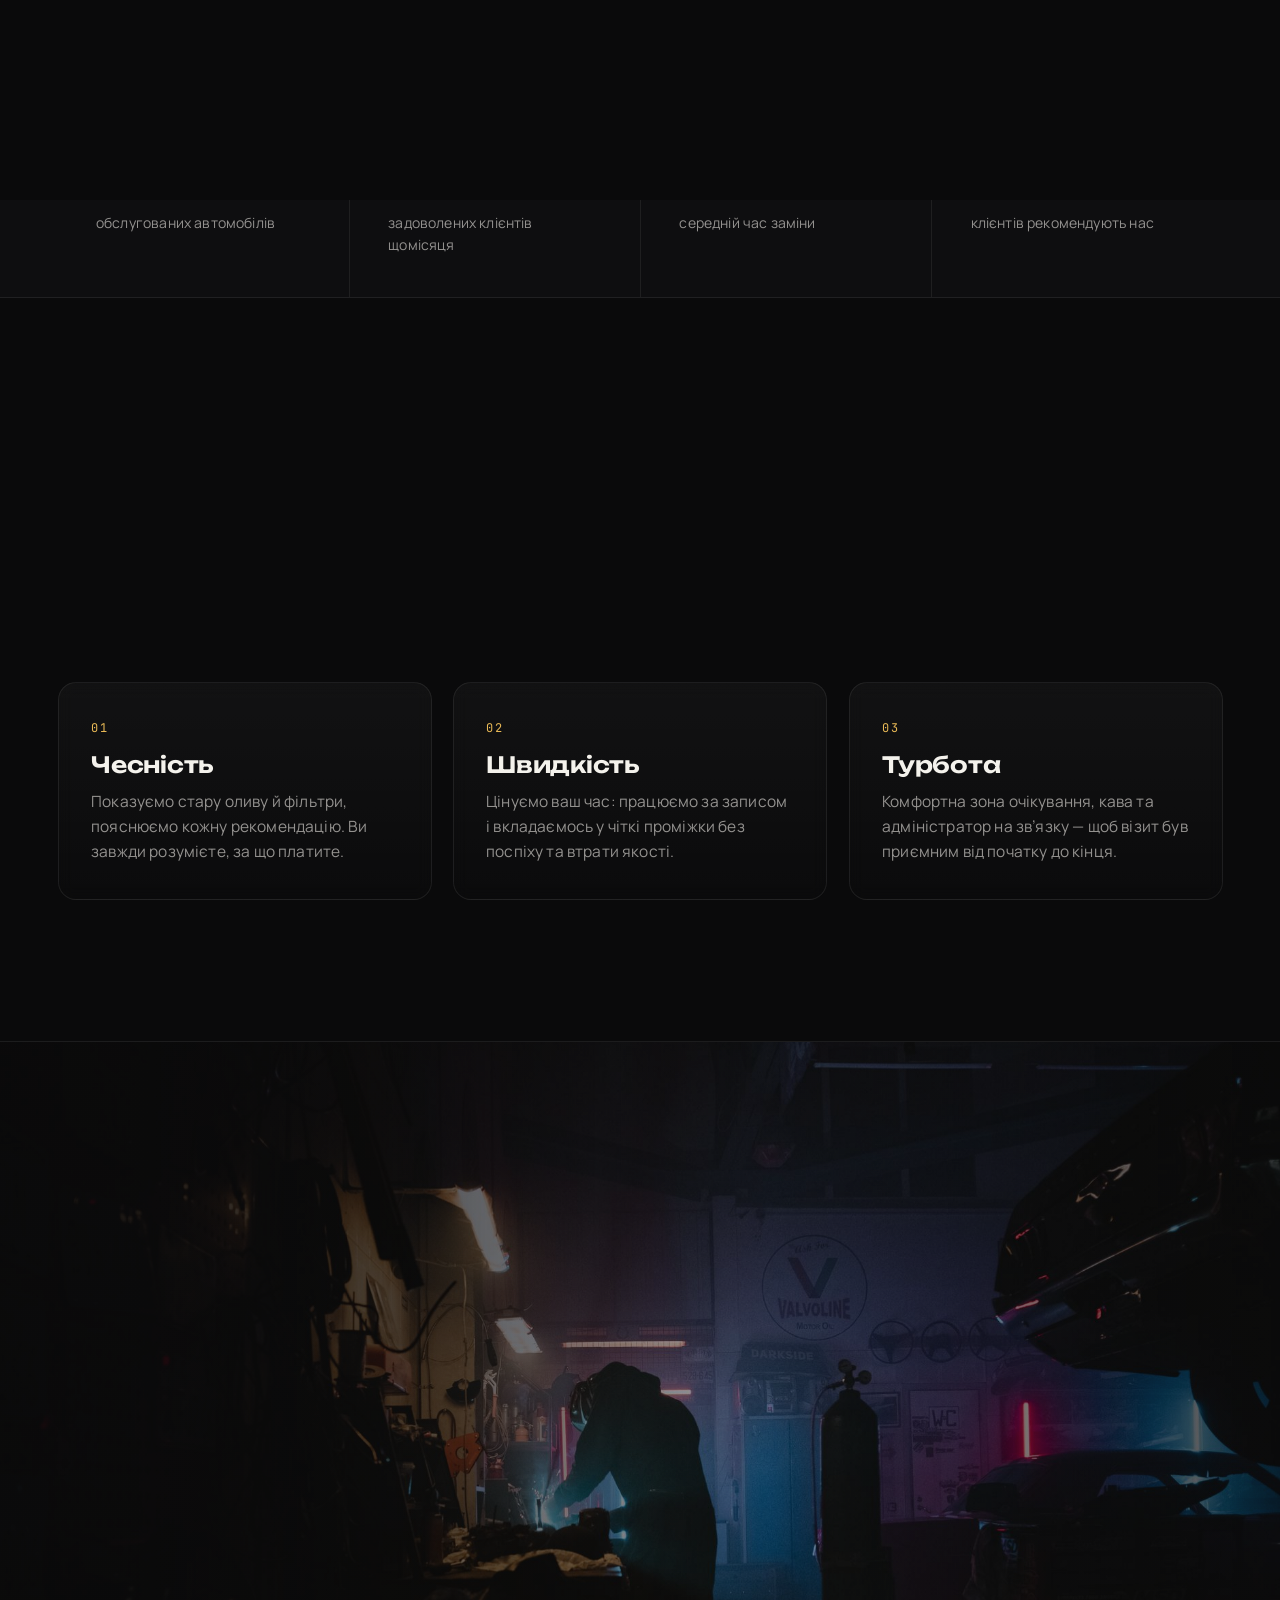
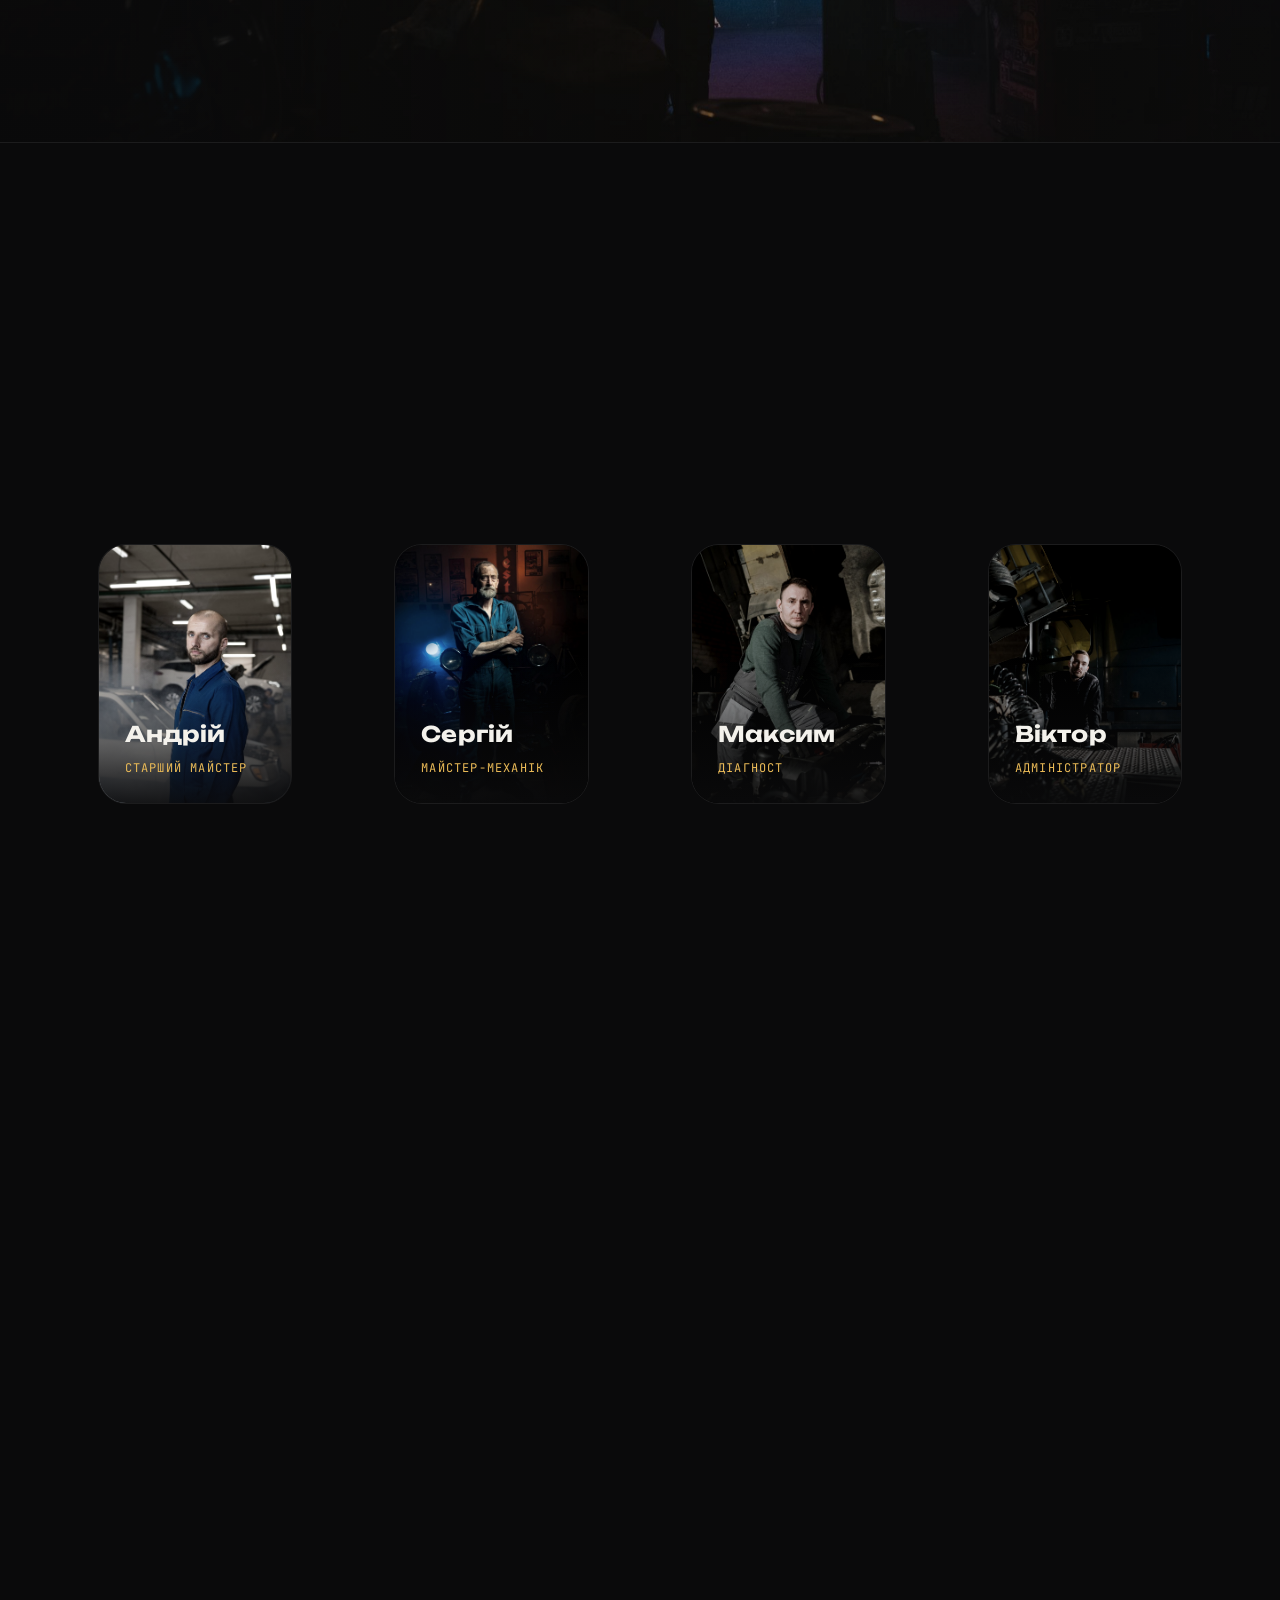
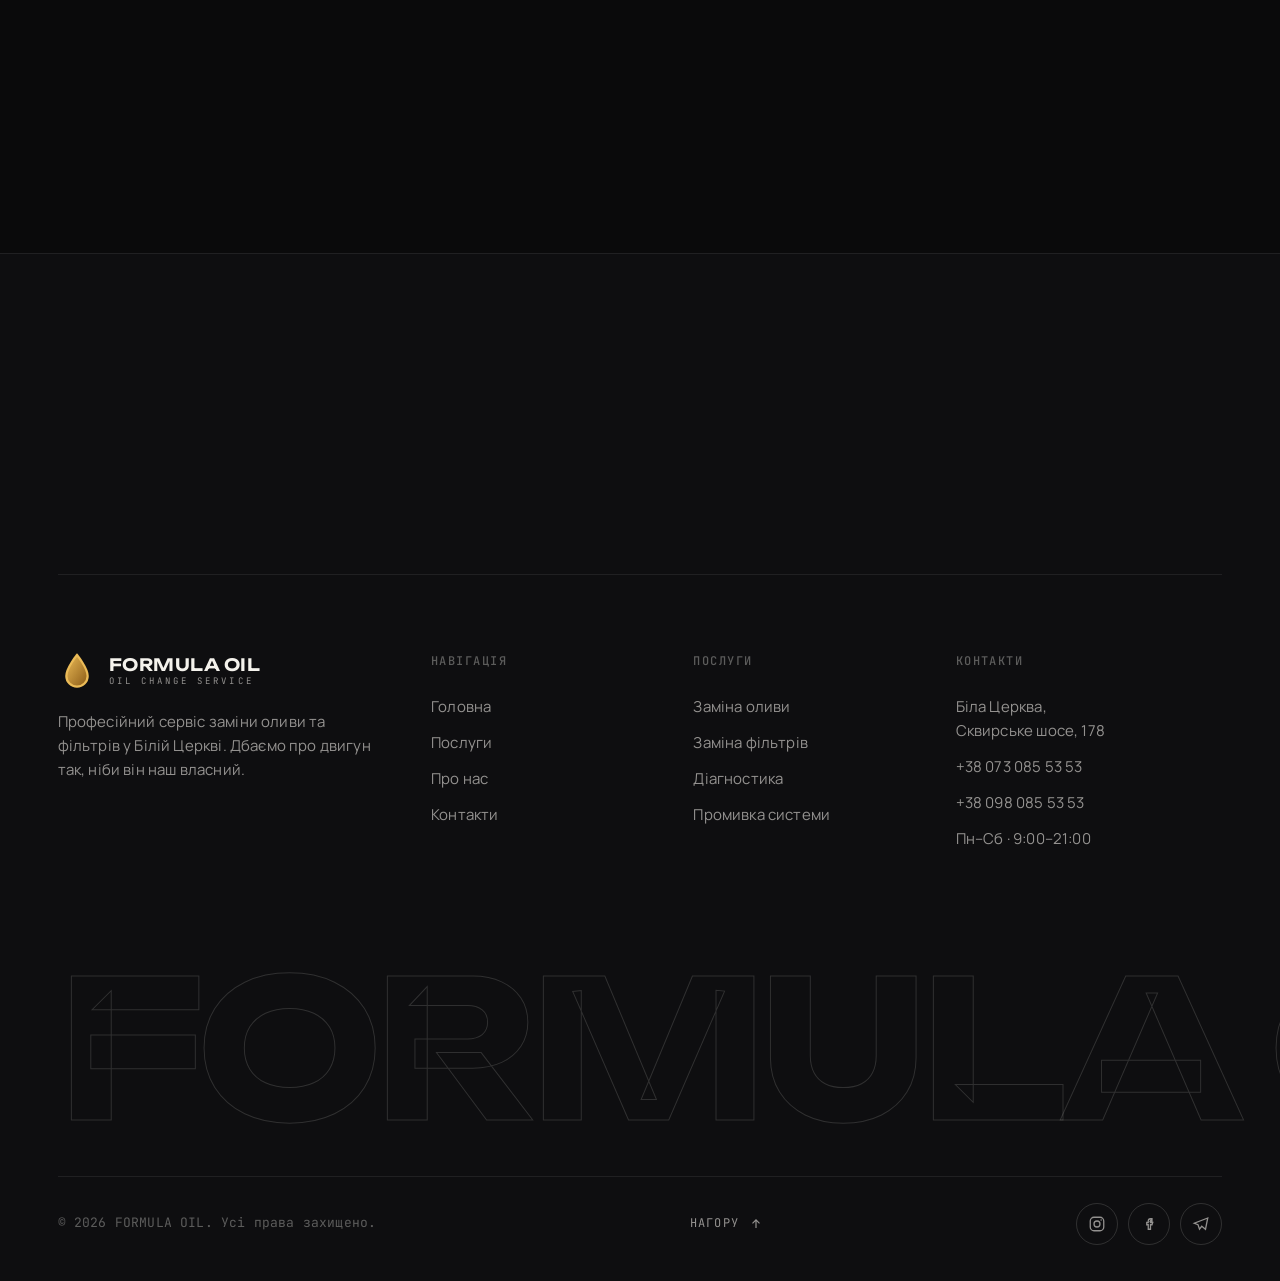
==== commit 6d5f127e: "Fix hero image reflow (root cause: scrollbar), redesign approach section, custom cursor - Root-cause" ====
--- a/about.html
+++ b/about.html
@@ -30,6 +30,9 @@
   </div></header>
 
   <div class="mobile-menu"><nav class="mobile-menu__nav"><a href="index.html">Головна <i>01</i></a><a href="services.html">Послуги <i>02</i></a><a href="about.html">Про нас <i>03</i></a><a href="contacts.html">Контакти <i>04</i></a></nav><div class="mobile-menu__foot"><span>Біла Церква · Сквирське шосе, 178</span><span>Пн–Сб · 9:00–21:00</span><a href="tel:+380730855353">+38 073 085 53 53</a></div></div>
+
+  <a class="mobile-cta" href="contacts.html#zapys" aria-label="Записатися на заміну">Записатися
+    <svg viewBox="0 0 24 24" fill="none" stroke="currentColor" stroke-width="2"><path d="M5 12h14M13 6l6 6-6 6"/></svg></a>
 
   <main>
     <section class="page-hero">
--- a/assets/css/style.css
+++ b/assets/css/style.css
@@ -40,7 +40,10 @@
 
 *, *::before, *::after { box-sizing: border-box; }
 
-html { -webkit-text-size-adjust: 100%; scroll-behavior: smooth; }
+/* Force a PERMANENT scrollbar so locking scroll during the preloader never
+   removes it — otherwise the page (and full-bleed hero image) shifts ~15px
+   sideways when the lock releases = the "image jumps into place". */
+html { -webkit-text-size-adjust: 100%; scroll-behavior: smooth; overflow-y: scroll; }
 html.has-cursor, html.has-cursor * { cursor: none; }
 
 body {
@@ -55,7 +58,10 @@
   text-rendering: optimizeLegibility;
   overflow-x: hidden;
 }
-body.is-locked { overflow: hidden; }
+/* lock scroll WITHOUT touching overflow (that would drop the scrollbar and
+   reflow the page). position:fixed pins the body; JS sets `top` to preserve the
+   current scroll position; the permanent html scrollbar keeps width constant. */
+body.is-locked { position: fixed; left: 0; right: 0; width: 100%; }
 
 img { max-width: 100%; display: block; }
 a { color: inherit; text-decoration: none; }
@@ -82,13 +88,14 @@
   opacity: 0.04; mix-blend-mode: overlay;
 }
 
-/* ---------- Custom cursor ---------- */
-/* custom yellow pointer — a real CSS cursor (precise, zero lag), site-styled */
-@media (hover: hover) and (pointer: fine) {
-  html { cursor: url("data:image/svg+xml,%3Csvg%20xmlns%3D%22http%3A%2F%2Fwww.w3.org%2F2000%2Fsvg%22%20width%3D%2225%22%20height%3D%2225%22%20viewBox%3D%220%200%2026%2026%22%3E%3Cpath%20d%3D%22M4%202%20L4%2021%20L9.2%2016.2%20L12.4%2022.6%20L15.2%2021.3%20L12.1%2015%20L19%2014.8%20Z%22%20fill%3D%22%23EBBB57%22%20stroke%3D%22%2317110A%22%20stroke-width%3D%221.4%22%20stroke-linejoin%3D%22round%22%2F%3E%3C%2Fsvg%3E") 4 2, auto; }
-  a, button, .chip, .faq__q, label, summary, [role="button"], .burger, .to-top, .link-arrow, .quote__ava { cursor: url("data:image/svg+xml,%3Csvg%20xmlns%3D%22http%3A%2F%2Fwww.w3.org%2F2000%2Fsvg%22%20width%3D%2229%22%20height%3D%2229%22%20viewBox%3D%220%200%2026%2026%22%3E%3Cpath%20d%3D%22M4%202%20L4%2021%20L9.2%2016.2%20L12.4%2022.6%20L15.2%2021.3%20L12.1%2015%20L19%2014.8%20Z%22%20fill%3D%22%23EBBB57%22%20stroke%3D%22%2317110A%22%20stroke-width%3D%221.4%22%20stroke-linejoin%3D%22round%22%2F%3E%3C%2Fsvg%3E") 5 2, pointer; }
-  input, textarea, select { cursor: text; }
-}
+/* ---------- Custom cursor (JS-driven: yellow arrow + pointer ring) ---------- */
+.cur { position: fixed; top: 0; left: 0; z-index: 9999; pointer-events: none; will-change: transform; transition: opacity 0.25s var(--ease); }
+.cur__arrow { position: absolute; left: -3px; top: -2px; width: 26px; height: 26px; filter: drop-shadow(0 2px 5px rgba(0,0,0,0.4)); transition: opacity 0.18s var(--ease), transform 0.18s var(--ease); }
+.cur__ring { position: absolute; left: 0; top: 0; width: 42px; height: 42px; margin: -21px 0 0 -21px; border-radius: 50%; border: 1.5px solid var(--accent-2); background: rgba(235,187,87,0.10); box-shadow: 0 0 22px rgba(235,187,87,0.25); opacity: 0; transform: scale(0.3); transition: opacity 0.22s var(--ease), transform 0.22s var(--ease); }
+.cur.is-pointer .cur__arrow { opacity: 0; transform: scale(0.4); }
+.cur.is-pointer .cur__ring { opacity: 1; transform: scale(1); }
+.cur.is-down .cur__ring { transform: scale(0.82); }
+@media (hover: none), (pointer: coarse) { .cur { display: none; } html.has-cursor, html.has-cursor * { cursor: auto; } }
 
 /* ---------- Layout ---------- */
 .container { width: 100%; max-width: var(--container); margin: 0 auto; padding-inline: var(--gutter); position: relative; z-index: 1; }
@@ -214,6 +221,13 @@
 .header__socials svg { width: 17px; height: 17px; }
 .header__sep { width: 1px; height: 26px; background: var(--line-2); }
 @media (max-width: 1080px) { .header__socials, .header__sep { display: none; } }
+
+/* mobile floating CTA (hero buttons removed → CTA lives in header + here) */
+.mobile-cta { display: none; }
+@media (max-width: 900px) {
+  .mobile-cta { display: inline-flex; align-items: center; gap: 10px; position: fixed; right: 16px; bottom: 16px; z-index: 70; padding: 15px 22px; border-radius: 100px; background: linear-gradient(135deg, #F6D482, #EBBB57 46%, #D49B3B); color: #1E1406; font-family: var(--font-mono); font-size: 12px; letter-spacing: 0.1em; text-transform: uppercase; font-weight: 600; box-shadow: 0 12px 30px -8px rgba(211,155,59,0.6), inset 0 1px 0 rgba(255,255,255,0.5); }
+  .mobile-cta svg { width: 16px; height: 16px; }
+}
 
 .burger { display: none; width: 48px; height: 48px; border-radius: 50%; border: 1px solid var(--line-2); position: relative; z-index: 2; }
 .burger span { position: absolute; left: 50%; top: 50%; width: 20px; height: 1.6px; border-radius: 2px; background: var(--text); transition: transform 0.4s var(--ease), opacity 0.3s var(--ease); }
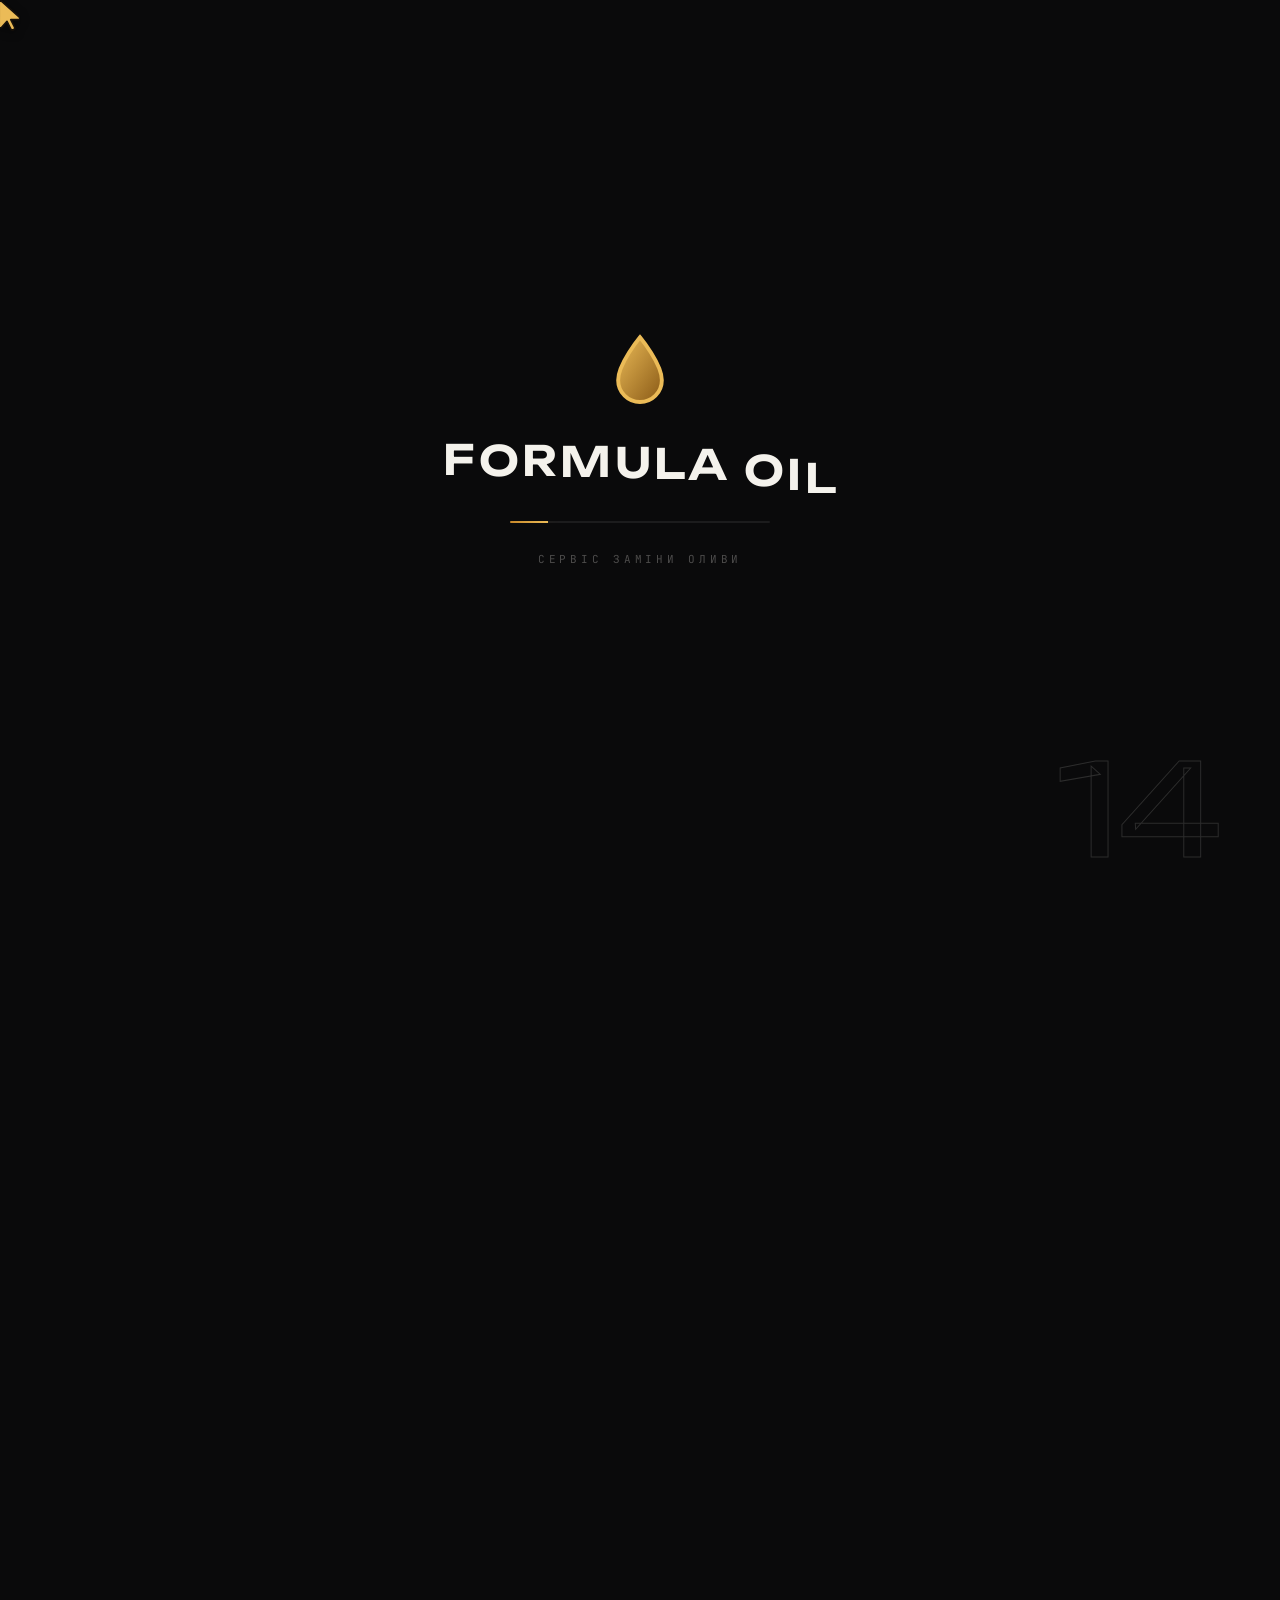
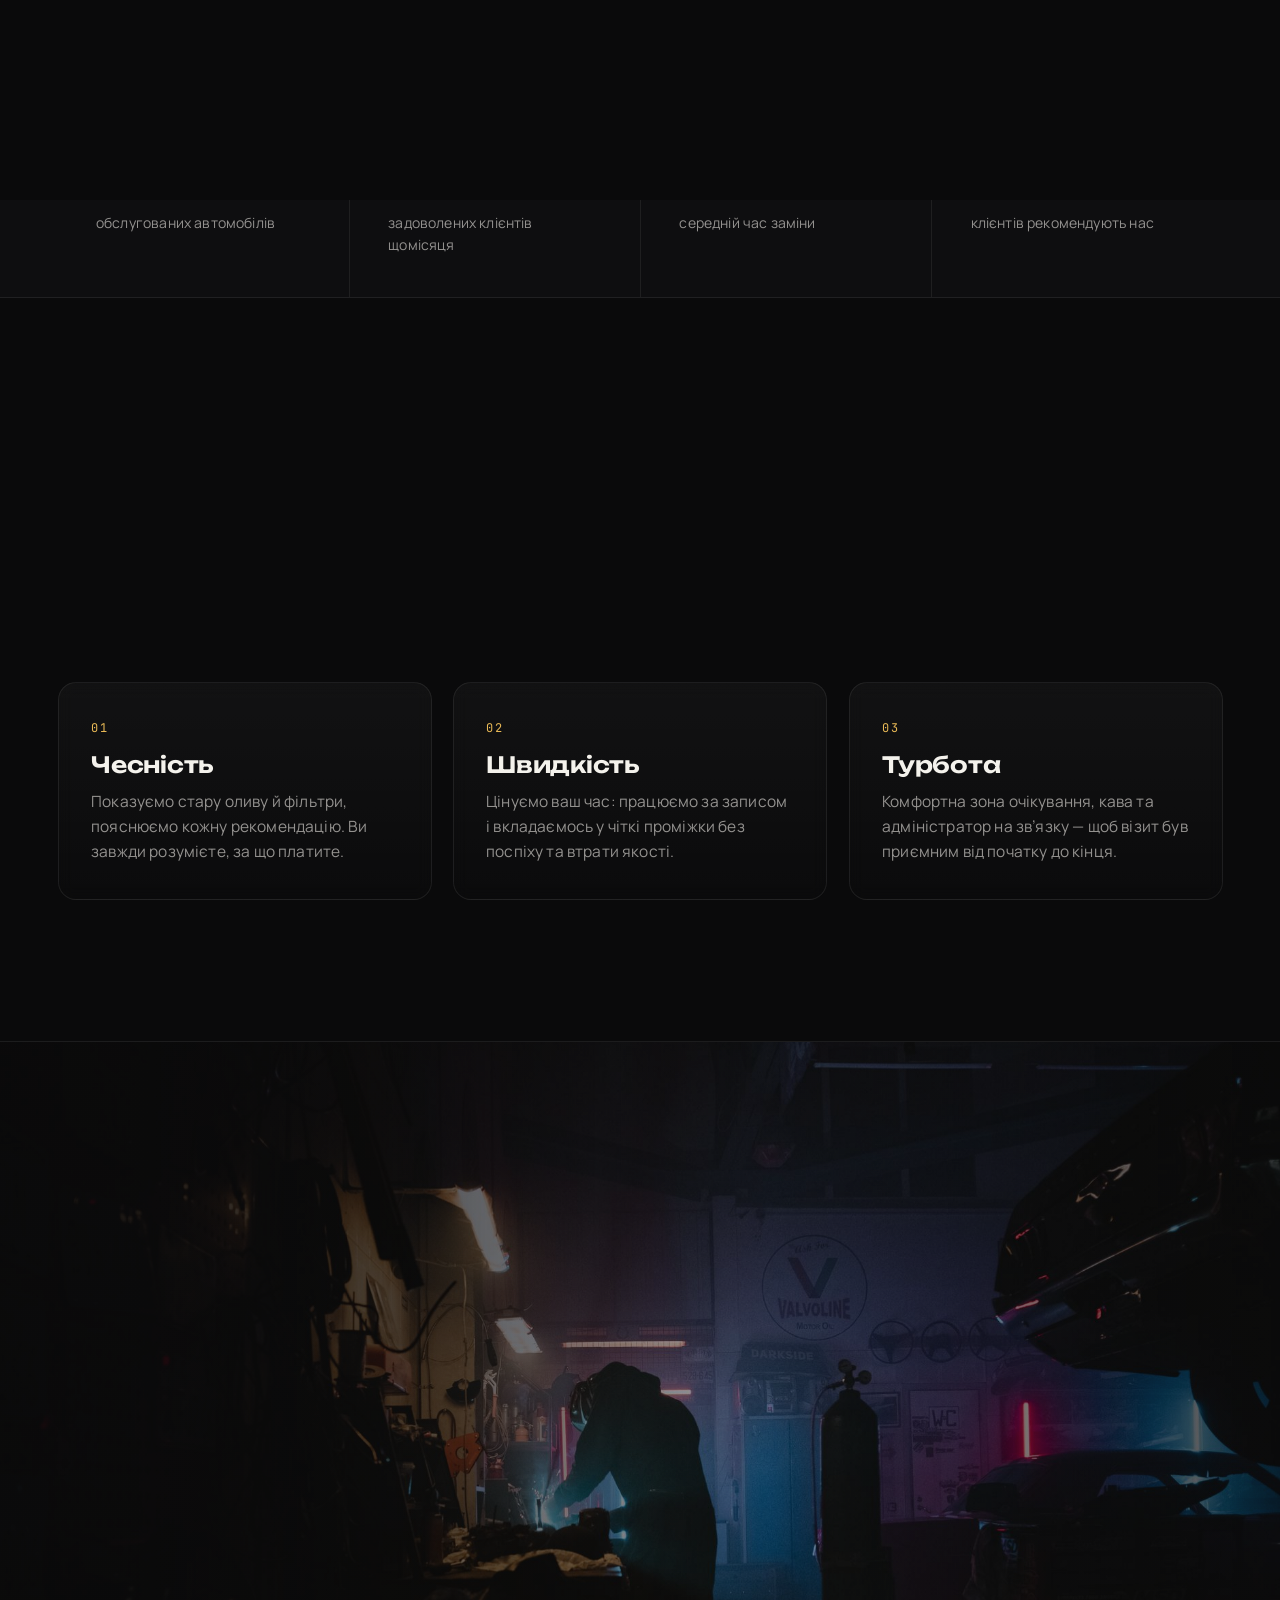
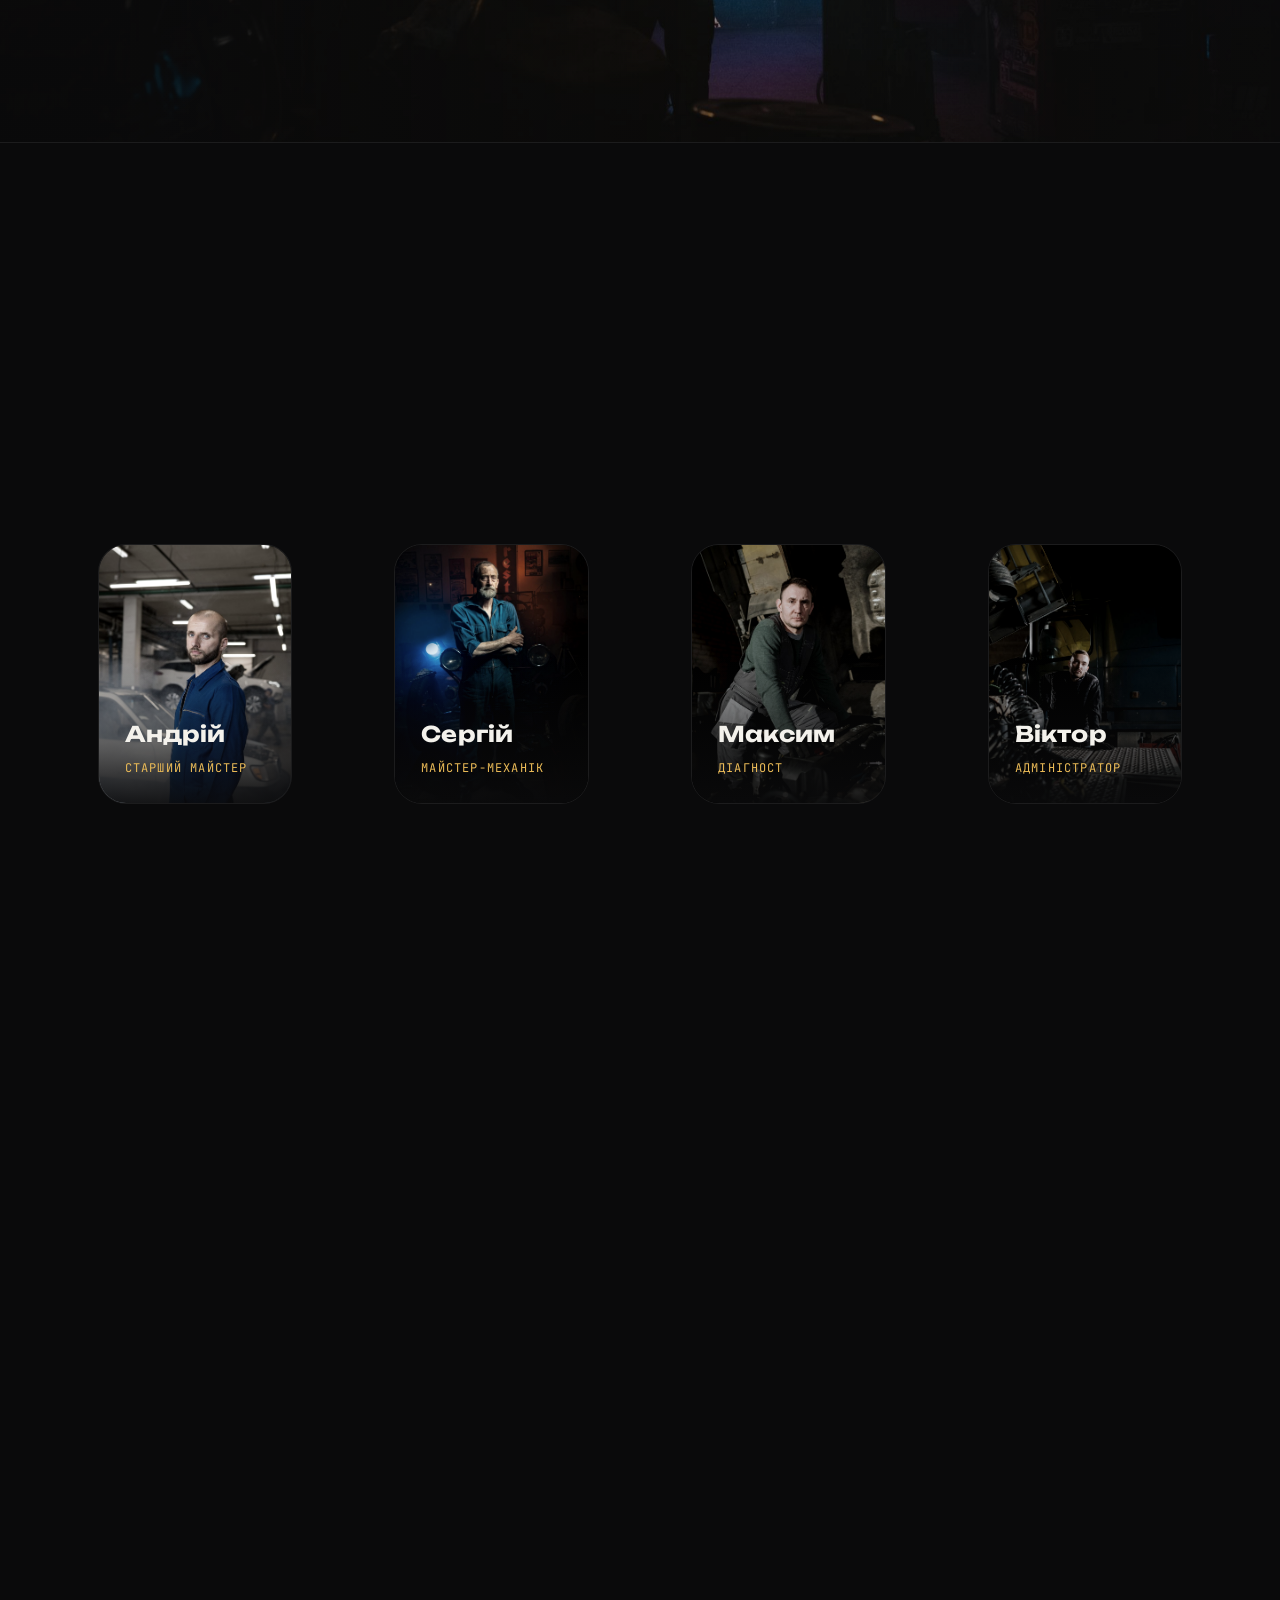
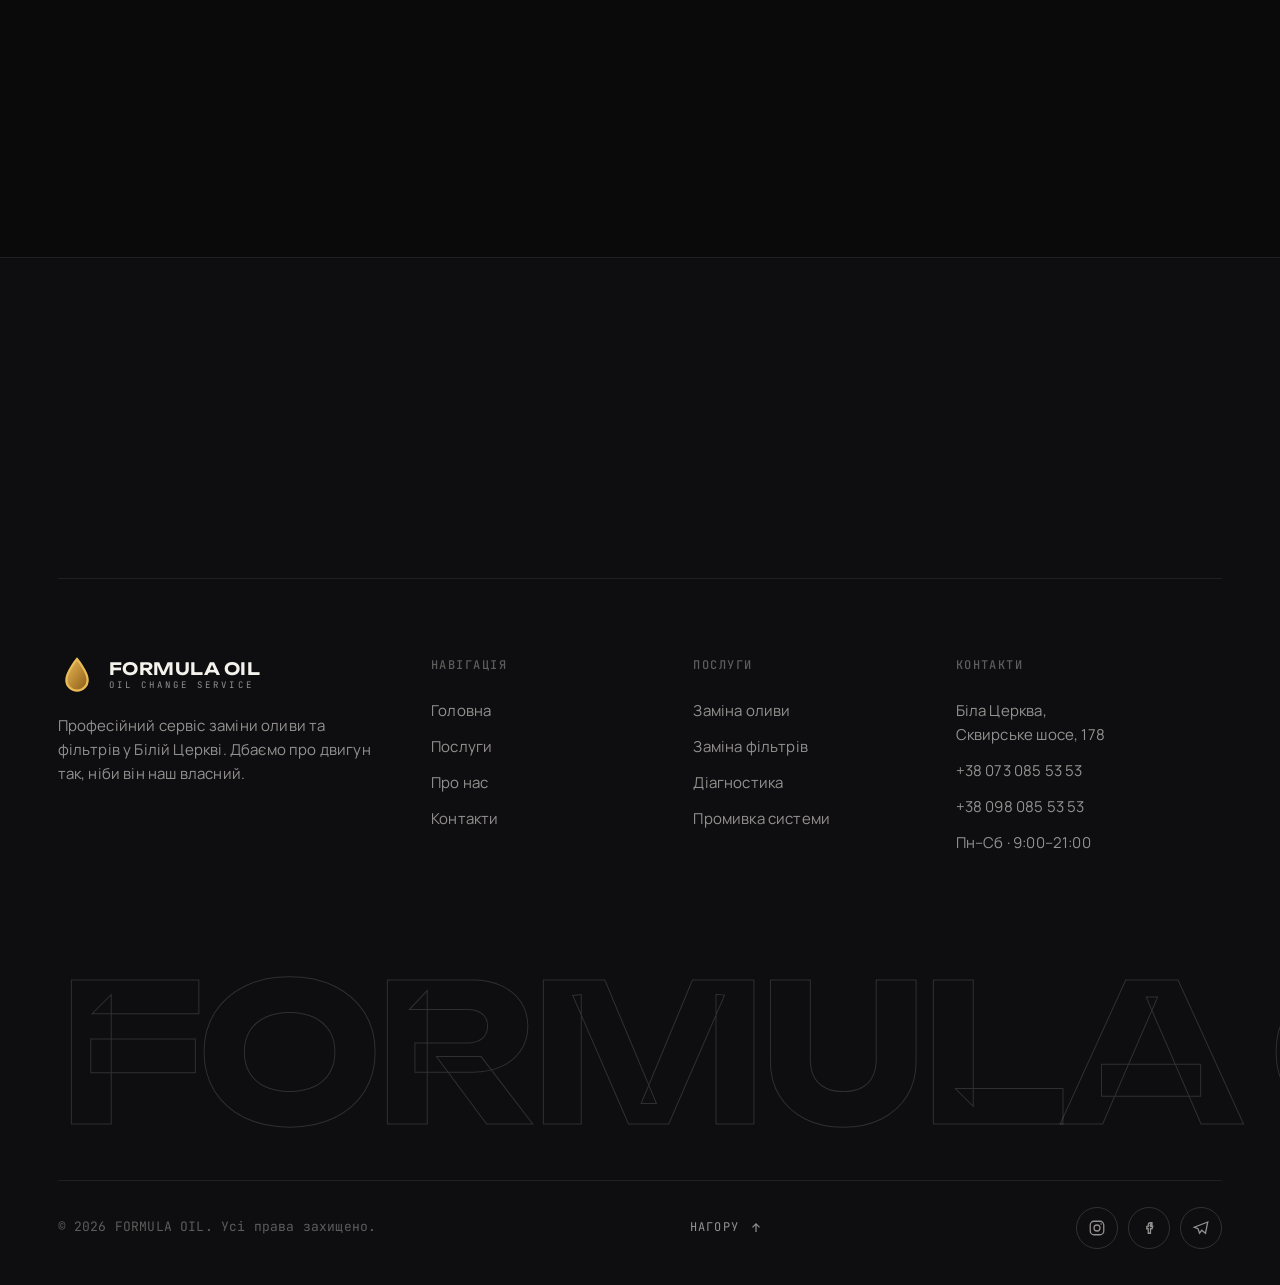
==== commit a9b9080e: "Cardinal button redesign, yellow OS-arrow cursor, phone in header - Primary CTA fully redesigned: re" ====
--- a/about.html
+++ b/about.html
@@ -26,7 +26,7 @@
   <header class="header"><div class="container container--wide">
     <a class="logo" href="index.html" aria-label="FORMULA OIL — головна"><svg class="logo__mark" viewBox="0 0 100 100" aria-hidden="true"><path class="drop-fill" d="M50 8 C50 8 22 42 22 63 a28 28 0 0 0 56 0 C78 42 50 8 50 8 Z" /><path class="drop" d="M50 8 C50 8 22 42 22 63 a28 28 0 0 0 56 0 C78 42 50 8 50 8 Z" /></svg><span class="logo__word"><b>FORMULA OIL</b><span>Oil change service</span></span></a>
     <nav class="nav" aria-label="Головне меню"><a class="nav__link" href="index.html"><span>Головна</span></a><a class="nav__link" href="services.html"><span>Послуги</span></a><a class="nav__link" href="about.html"><span>Про нас</span></a><a class="nav__link" href="contacts.html"><span>Контакти</span></a></nav>
-    <div class="header__actions"><div class="header__socials"><a href="https://instagram.com/" target="_blank" rel="noopener" aria-label="Instagram"><svg viewBox="0 0 24 24" fill="currentColor"><path d="M12 2.2c3.2 0 3.58.01 4.85.07 1.17.05 1.8.25 2.23.42.56.22.96.48 1.38.9.42.42.68.82.9 1.38.17.43.37 1.06.42 2.23.06 1.27.07 1.65.07 4.85s-.01 3.58-.07 4.85c-.05 1.17-.25 1.8-.42 2.23-.22.56-.48.96-.9 1.38-.42.42-.82.68-1.38.9-.43.17-1.06.37-2.23.42-1.27.06-1.65.07-4.85.07s-3.58-.01-4.85-.07c-1.17-.05-1.8-.25-2.23-.42a3.7 3.7 0 0 1-1.38-.9 3.7 3.7 0 0 1-.9-1.38c-.17-.43-.37-1.06-.42-2.23C2.2 15.58 2.2 15.2 2.2 12s.01-3.58.07-4.85c.05-1.17.25-1.8.42-2.23.22-.56.48-.96.9-1.38.42-.42.82-.68 1.38-.9.43-.17 1.06-.37 2.23-.42C8.42 2.2 8.8 2.2 12 2.2zm0 1.8c-3.15 0-3.5.01-4.75.07-.9.04-1.4.2-1.72.32-.43.17-.74.37-1.06.7-.32.32-.52.63-.7 1.06-.12.32-.28.82-.32 1.72C3.98 8.5 3.98 8.85 3.98 12s0 3.5.07 4.75c.04.9.2 1.4.32 1.72.17.43.37.74.7 1.06.32.32.63.52 1.06.7.32.12.82.28 1.72.32 1.25.06 1.6.07 4.75.07s3.5-.01 4.75-.07c.9-.04 1.4-.2 1.72-.32.43-.17.74-.37 1.06-.7.32-.32.52-.63.7-1.06.12-.32.28-.82.32-1.72.06-1.25.07-1.6.07-4.75s0-3.5-.07-4.75c-.04-.9-.2-1.4-.32-1.72a2.9 2.9 0 0 0-.7-1.06 2.9 2.9 0 0 0-1.06-.7c-.32-.12-.82-.28-1.72-.32C15.5 4.01 15.15 4 12 4zm0 3.06A4.94 4.94 0 1 1 7.06 12 4.94 4.94 0 0 1 12 7.06zm0 1.8A3.14 3.14 0 1 0 15.14 12 3.14 3.14 0 0 0 12 8.86zm5.15-.63a1.15 1.15 0 1 1-1.15-1.15 1.15 1.15 0 0 1 1.15 1.15z"/></svg></a><a href="https://t.me/" target="_blank" rel="noopener" aria-label="Telegram"><svg viewBox="0 0 24 24" fill="currentColor"><path d="M21.94 4.3L2.9 11.64c-1.05.42-1.04 1.02-.19 1.28l4.88 1.52 1.9 5.82c.23.63.4.87.85.87.35 0 .5-.16.7-.35l2.34-2.28 4.87 3.6c.9.5 1.54.24 1.76-.83l3.18-14.98c.33-1.3-.5-1.9-1.36-1.5z"/></svg></a><a href="https://facebook.com/" target="_blank" rel="noopener" aria-label="Facebook"><svg viewBox="0 0 24 24" fill="currentColor"><path d="M22 12a10 10 0 1 0-11.56 9.88v-6.99H7.9V12h2.54V9.8c0-2.5 1.5-3.9 3.78-3.9 1.1 0 2.24.2 2.24.2v2.46h-1.26c-1.24 0-1.63.77-1.63 1.56V12h2.78l-.44 2.89h-2.34v6.99A10 10 0 0 0 22 12z"/></svg></a></div><span class="header__sep" aria-hidden="true"></span><a class="btn btn--primary" href="contacts.html#zapys"><span class="hide-sm">Записатися</span><svg class="btn__ico" viewBox="0 0 24 24" fill="none" stroke="currentColor" stroke-width="2"><path d="M5 12h14M13 6l6 6-6 6"/></svg></a><button class="burger" aria-label="Меню"><span></span><span></span></button></div>
+    <div class="header__actions"><a class="header__phone" href="tel:+380730855353" aria-label="Зателефонувати"><svg viewBox="0 0 24 24" fill="currentColor"><path d="M6.6 10.8a15.5 15.5 0 0 0 6.6 6.6l2.2-2.2c.3-.28.7-.37 1.02-.24 1.12.37 2.33.57 3.58.57.55 0 1 .45 1 1V20c0 .55-.45 1-1 1C10.4 21 3 13.6 3 4.5 3 3.95 3.45 3.5 4 3.5H7.5c.55 0 1 .45 1 1 0 1.25.2 2.46.57 3.58.13.32.04.72-.24 1L6.6 10.8z"/></svg><span>+38 073 085 53 53</span></a><div class="header__socials"><a href="https://instagram.com/" target="_blank" rel="noopener" aria-label="Instagram"><svg viewBox="0 0 24 24" fill="currentColor"><path d="M12 2.2c3.2 0 3.58.01 4.85.07 1.17.05 1.8.25 2.23.42.56.22.96.48 1.38.9.42.42.68.82.9 1.38.17.43.37 1.06.42 2.23.06 1.27.07 1.65.07 4.85s-.01 3.58-.07 4.85c-.05 1.17-.25 1.8-.42 2.23-.22.56-.48.96-.9 1.38-.42.42-.82.68-1.38.9-.43.17-1.06.37-2.23.42-1.27.06-1.65.07-4.85.07s-3.58-.01-4.85-.07c-1.17-.05-1.8-.25-2.23-.42a3.7 3.7 0 0 1-1.38-.9 3.7 3.7 0 0 1-.9-1.38c-.17-.43-.37-1.06-.42-2.23C2.2 15.58 2.2 15.2 2.2 12s.01-3.58.07-4.85c.05-1.17.25-1.8.42-2.23.22-.56.48-.96.9-1.38.42-.42.82-.68 1.38-.9.43-.17 1.06-.37 2.23-.42C8.42 2.2 8.8 2.2 12 2.2zm0 1.8c-3.15 0-3.5.01-4.75.07-.9.04-1.4.2-1.72.32-.43.17-.74.37-1.06.7-.32.32-.52.63-.7 1.06-.12.32-.28.82-.32 1.72C3.98 8.5 3.98 8.85 3.98 12s0 3.5.07 4.75c.04.9.2 1.4.32 1.72.17.43.37.74.7 1.06.32.32.63.52 1.06.7.32.12.82.28 1.72.32 1.25.06 1.6.07 4.75.07s3.5-.01 4.75-.07c.9-.04 1.4-.2 1.72-.32.43-.17.74-.37 1.06-.7.32-.32.52-.63.7-1.06.12-.32.28-.82.32-1.72.06-1.25.07-1.6.07-4.75s0-3.5-.07-4.75c-.04-.9-.2-1.4-.32-1.72a2.9 2.9 0 0 0-.7-1.06 2.9 2.9 0 0 0-1.06-.7c-.32-.12-.82-.28-1.72-.32C15.5 4.01 15.15 4 12 4zm0 3.06A4.94 4.94 0 1 1 7.06 12 4.94 4.94 0 0 1 12 7.06zm0 1.8A3.14 3.14 0 1 0 15.14 12 3.14 3.14 0 0 0 12 8.86zm5.15-.63a1.15 1.15 0 1 1-1.15-1.15 1.15 1.15 0 0 1 1.15 1.15z"/></svg></a><a href="https://t.me/" target="_blank" rel="noopener" aria-label="Telegram"><svg viewBox="0 0 24 24" fill="currentColor"><path d="M21.94 4.3L2.9 11.64c-1.05.42-1.04 1.02-.19 1.28l4.88 1.52 1.9 5.82c.23.63.4.87.85.87.35 0 .5-.16.7-.35l2.34-2.28 4.87 3.6c.9.5 1.54.24 1.76-.83l3.18-14.98c.33-1.3-.5-1.9-1.36-1.5z"/></svg></a><a href="https://facebook.com/" target="_blank" rel="noopener" aria-label="Facebook"><svg viewBox="0 0 24 24" fill="currentColor"><path d="M22 12a10 10 0 1 0-11.56 9.88v-6.99H7.9V12h2.54V9.8c0-2.5 1.5-3.9 3.78-3.9 1.1 0 2.24.2 2.24.2v2.46h-1.26c-1.24 0-1.63.77-1.63 1.56V12h2.78l-.44 2.89h-2.34v6.99A10 10 0 0 0 22 12z"/></svg></a></div><span class="header__sep" aria-hidden="true"></span><a class="btn btn--primary" href="contacts.html#zapys"><span class="hide-sm">Записатися</span><svg class="btn__ico" viewBox="0 0 24 24" fill="none" stroke="currentColor" stroke-width="2"><path d="M5 12h14M13 6l6 6-6 6"/></svg></a><button class="burger" aria-label="Меню"><span></span><span></span></button></div>
   </div></header>
 
   <div class="mobile-menu"><nav class="mobile-menu__nav"><a href="index.html">Головна <i>01</i></a><a href="services.html">Послуги <i>02</i></a><a href="about.html">Про нас <i>03</i></a><a href="contacts.html">Контакти <i>04</i></a></nav><div class="mobile-menu__foot"><span>Біла Церква · Сквирське шосе, 178</span><span>Пн–Сб · 9:00–21:00</span><a href="tel:+380730855353">+38 073 085 53 53</a></div></div>
--- a/assets/css/style.css
+++ b/assets/css/style.css
@@ -88,13 +88,11 @@
   opacity: 0.04; mix-blend-mode: overlay;
 }
 
-/* ---------- Custom cursor (JS-driven: yellow arrow + pointer ring) ---------- */
+/* ---------- Custom cursor: a yellow OS-style arrow pointer ---------- */
 .cur { position: fixed; top: 0; left: 0; z-index: 9999; pointer-events: none; will-change: transform; transition: opacity 0.25s var(--ease); }
-.cur__arrow { position: absolute; left: -3px; top: -2px; width: 26px; height: 26px; filter: drop-shadow(0 2px 5px rgba(0,0,0,0.4)); transition: opacity 0.18s var(--ease), transform 0.18s var(--ease); }
-.cur__ring { position: absolute; left: 0; top: 0; width: 42px; height: 42px; margin: -21px 0 0 -21px; border-radius: 50%; border: 1.5px solid var(--accent-2); background: rgba(235,187,87,0.10); box-shadow: 0 0 22px rgba(235,187,87,0.25); opacity: 0; transform: scale(0.3); transition: opacity 0.22s var(--ease), transform 0.22s var(--ease); }
-.cur.is-pointer .cur__arrow { opacity: 0; transform: scale(0.4); }
-.cur.is-pointer .cur__ring { opacity: 1; transform: scale(1); }
-.cur.is-down .cur__ring { transform: scale(0.82); }
+.cur__arrow { position: absolute; left: -1px; top: -1px; width: 21px; height: 33px; filter: drop-shadow(0 2px 4px rgba(0,0,0,0.5)); transform-origin: 2px 2px; transition: transform 0.14s var(--ease); }
+.cur.is-pointer .cur__arrow { transform: scale(1.18); }
+.cur.is-down .cur__arrow { transform: scale(0.9); }
 @media (hover: none), (pointer: coarse) { .cur { display: none; } html.has-cursor, html.has-cursor * { cursor: auto; } }
 
 /* ---------- Layout ---------- */
@@ -164,13 +162,15 @@
   transition: transform 0.5s var(--ease), background 0.4s var(--ease), color 0.4s var(--ease), box-shadow 0.5s var(--ease), border-color 0.4s var(--ease);
   will-change: transform; overflow: hidden;
 }
-.btn--primary { --pad-x: 26px; background: linear-gradient(135deg, #F6D482 0%, #EBBB57 46%, #D49B3B 100%); color: #1E1406; font-weight: 600; padding-right: 8px; box-shadow: 0 10px 28px -10px rgba(211,155,59,0.55), inset 0 1px 0 rgba(255,255,255,0.65), inset 0 -1.5px 3px rgba(120,70,15,0.4); }
-.btn--primary::before { content: ""; position: absolute; inset: 0; border-radius: inherit; background: radial-gradient(120% 130% at 50% -10%, rgba(255,243,212,0.9), transparent 58%); opacity: 0; transition: opacity 0.5s var(--ease); z-index: 0; pointer-events: none; }
-.btn--primary:hover::before { opacity: 0.55; }
-.btn--primary:hover { transform: translateY(-2px); box-shadow: 0 20px 46px -12px rgba(211,155,59,0.7), inset 0 1px 0 rgba(255,255,255,0.8), inset 0 -1.5px 3px rgba(120,70,15,0.45); }
+/* Primary CTA — rectangular gold-outline that fills gold on hover, with an
+   inverting arrow coin. Deliberately different from the pill ghost buttons. */
+.btn--primary { --pad-x: 22px; border-radius: 10px; background: rgba(235,187,87,0.05); color: var(--accent-2); border: 1.5px solid rgba(235,187,87,0.55); font-weight: 600; z-index: 0; }
+.btn--primary::before { content: ""; position: absolute; inset: 0; z-index: -1; background: linear-gradient(135deg, #F6D482 0%, #EBBB57 50%, #D49B3B 100%); transform: scaleX(0); transform-origin: left; will-change: transform; transition: transform 0.5s cubic-bezier(0.7, 0, 0.2, 1); }
+.btn--primary:hover { color: #1B1204; border-color: var(--accent); box-shadow: 0 16px 40px -14px rgba(211,155,59,0.5); }
+.btn--primary:hover::before { transform: scaleX(1); }
 .btn--primary > * { position: relative; z-index: 1; }
-.btn--primary .btn__ico { width: 26px; height: 26px; padding: 7px; border-radius: 50%; background: rgba(26,17,4,0.16); box-sizing: border-box; transition: background 0.4s var(--ease), color 0.4s var(--ease), transform 0.5s var(--ease); }
-.btn--primary:hover .btn__ico { background: #1B1204; color: #F1C368; transform: translateX(3px); }
+.btn--primary .btn__ico { width: 28px; height: 28px; padding: 7px; border-radius: 50%; background: var(--accent-2); color: #1B1204; box-sizing: border-box; transition: background 0.4s var(--ease), color 0.4s var(--ease), transform 0.5s var(--ease); }
+.btn--primary:hover .btn__ico { background: #1B1204; color: var(--accent-2); transform: translateX(3px); }
 .btn--ghost { border: 1px solid var(--line-2); color: var(--text); background: rgba(255,255,255,0.02); backdrop-filter: blur(6px); }
 .btn--ghost:hover { border-color: var(--accent); color: var(--accent-2); }
 .btn--lg { --pad-y: 19px; --pad-x: 40px; font-size: 14px; }
@@ -215,6 +215,10 @@
 .nav__link.is-active { color: var(--text); }
 
 .header__actions { display: flex; align-items: center; gap: 14px; }
+.header__phone { display: inline-flex; align-items: center; gap: 9px; font-family: var(--font-mono); font-size: 13px; letter-spacing: 0.01em; color: var(--text); white-space: nowrap; transition: color 0.3s var(--ease); }
+.header__phone svg { width: 16px; height: 16px; color: var(--accent-2); flex: none; }
+.header__phone:hover { color: var(--accent-2); }
+@media (max-width: 1180px) { .header__phone { display: none; } }
 .header__socials { display: flex; align-items: center; gap: 9px; }
 .header__socials a { width: 40px; height: 40px; border-radius: 50%; display: inline-flex; align-items: center; justify-content: center; border: 1px solid var(--line-2); color: var(--muted); background: rgba(255,255,255,0.015); transition: color 0.3s var(--ease), border-color 0.3s var(--ease), background 0.3s var(--ease), transform 0.3s var(--ease); }
 .header__socials a:hover { color: var(--accent-2); border-color: rgba(235,187,87,0.5); background: rgba(235,187,87,0.08); transform: translateY(-2px); }
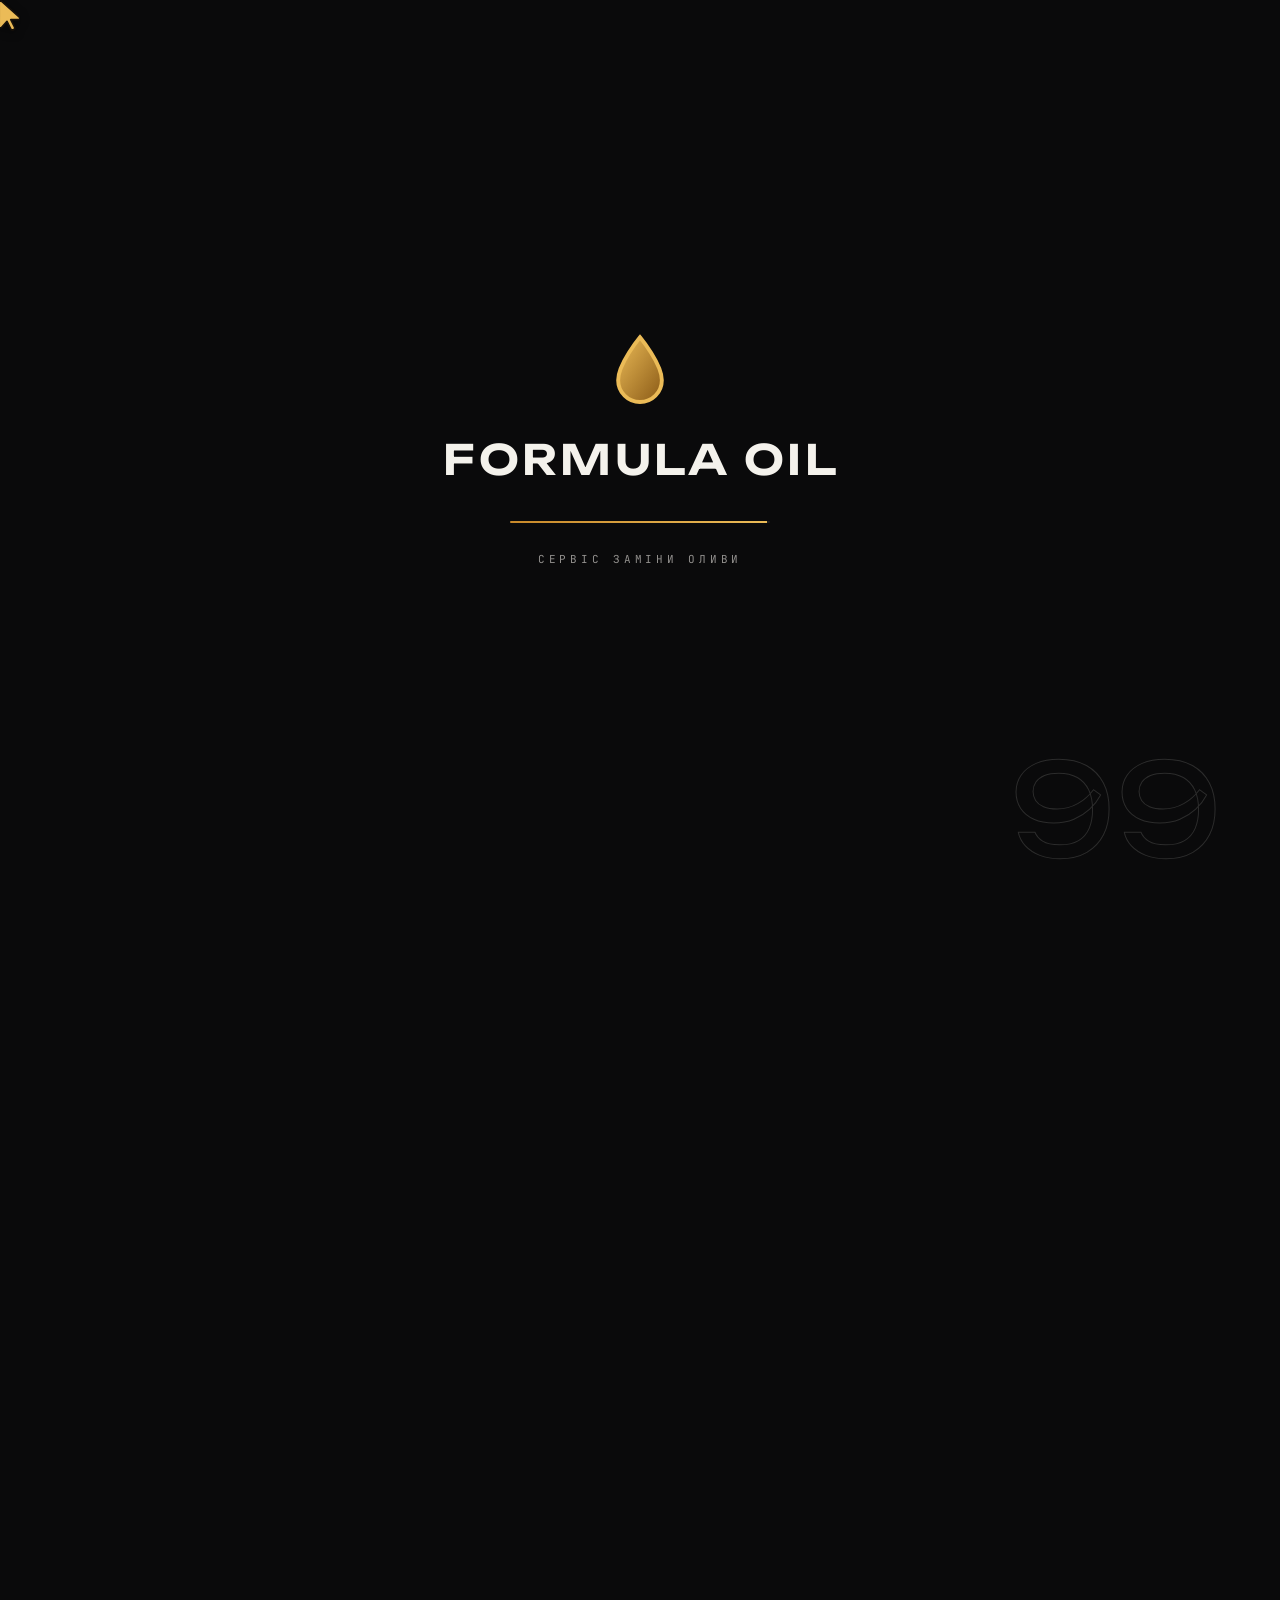
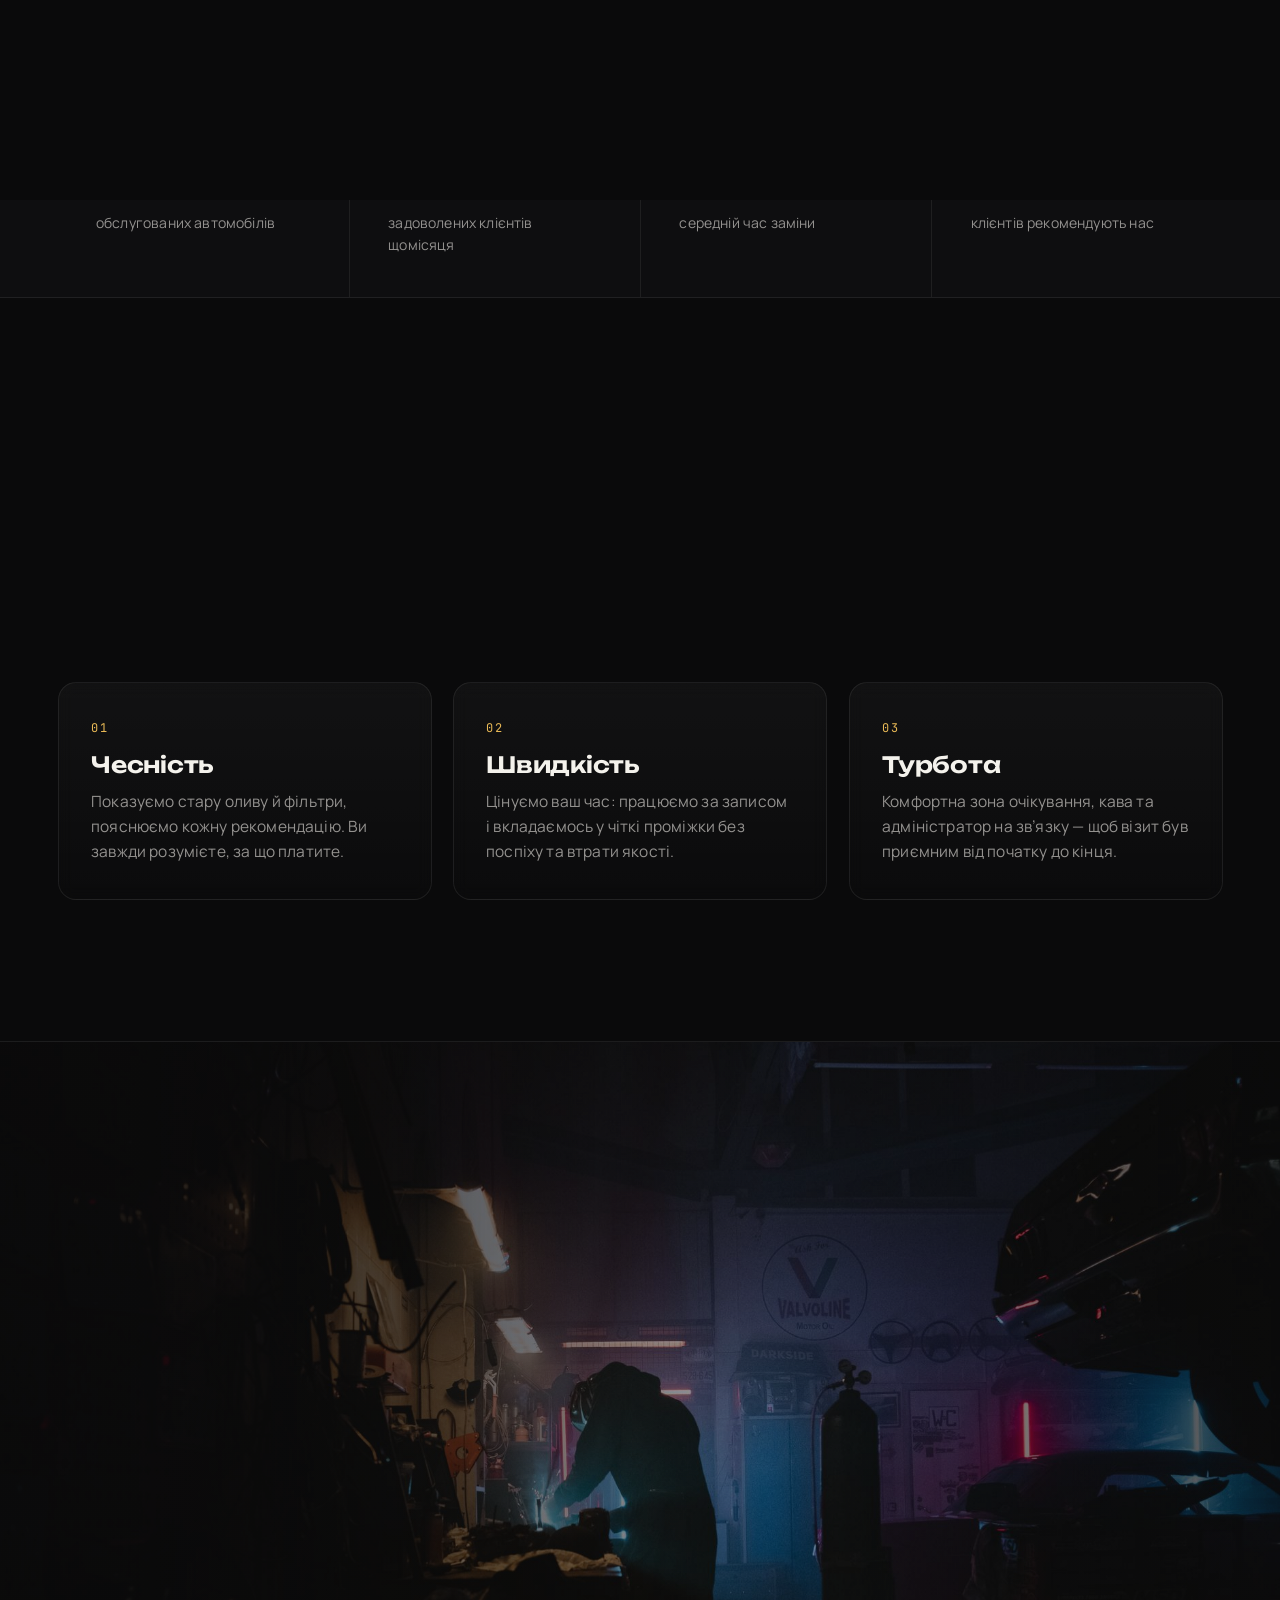
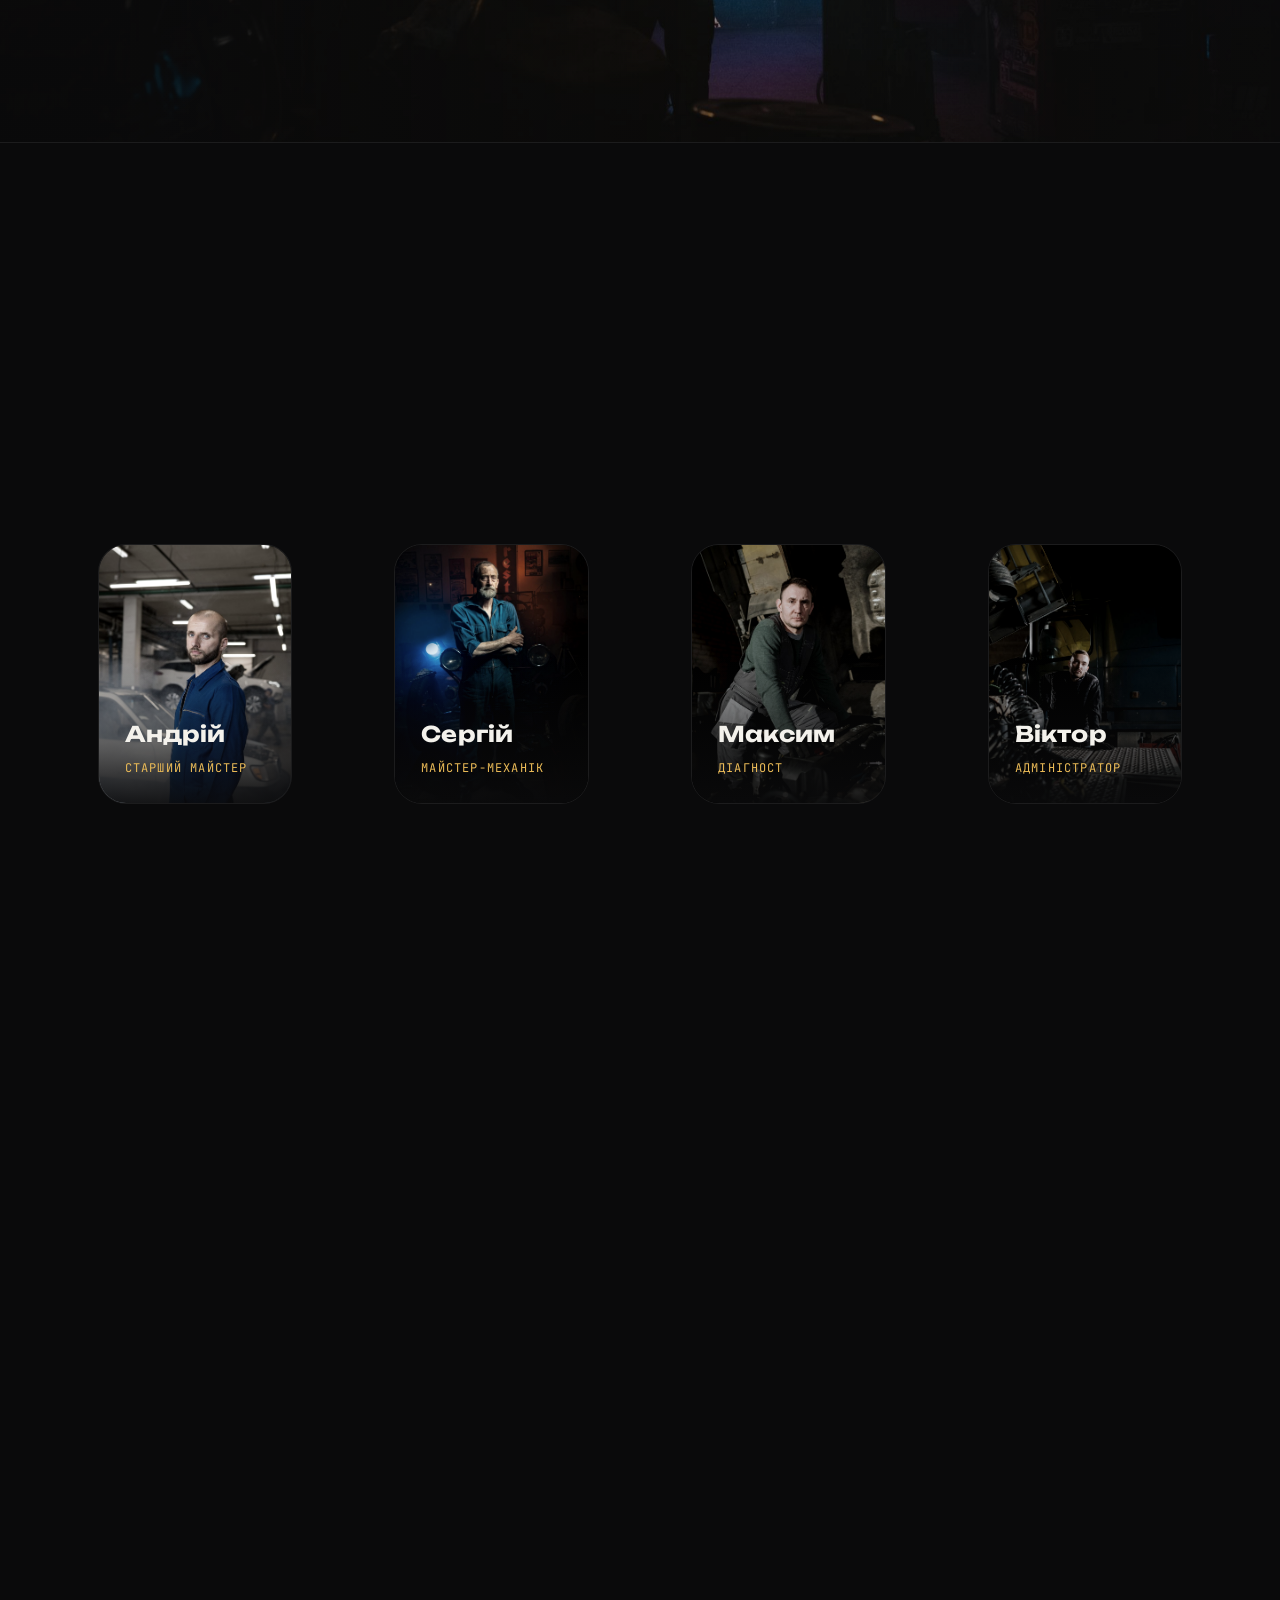
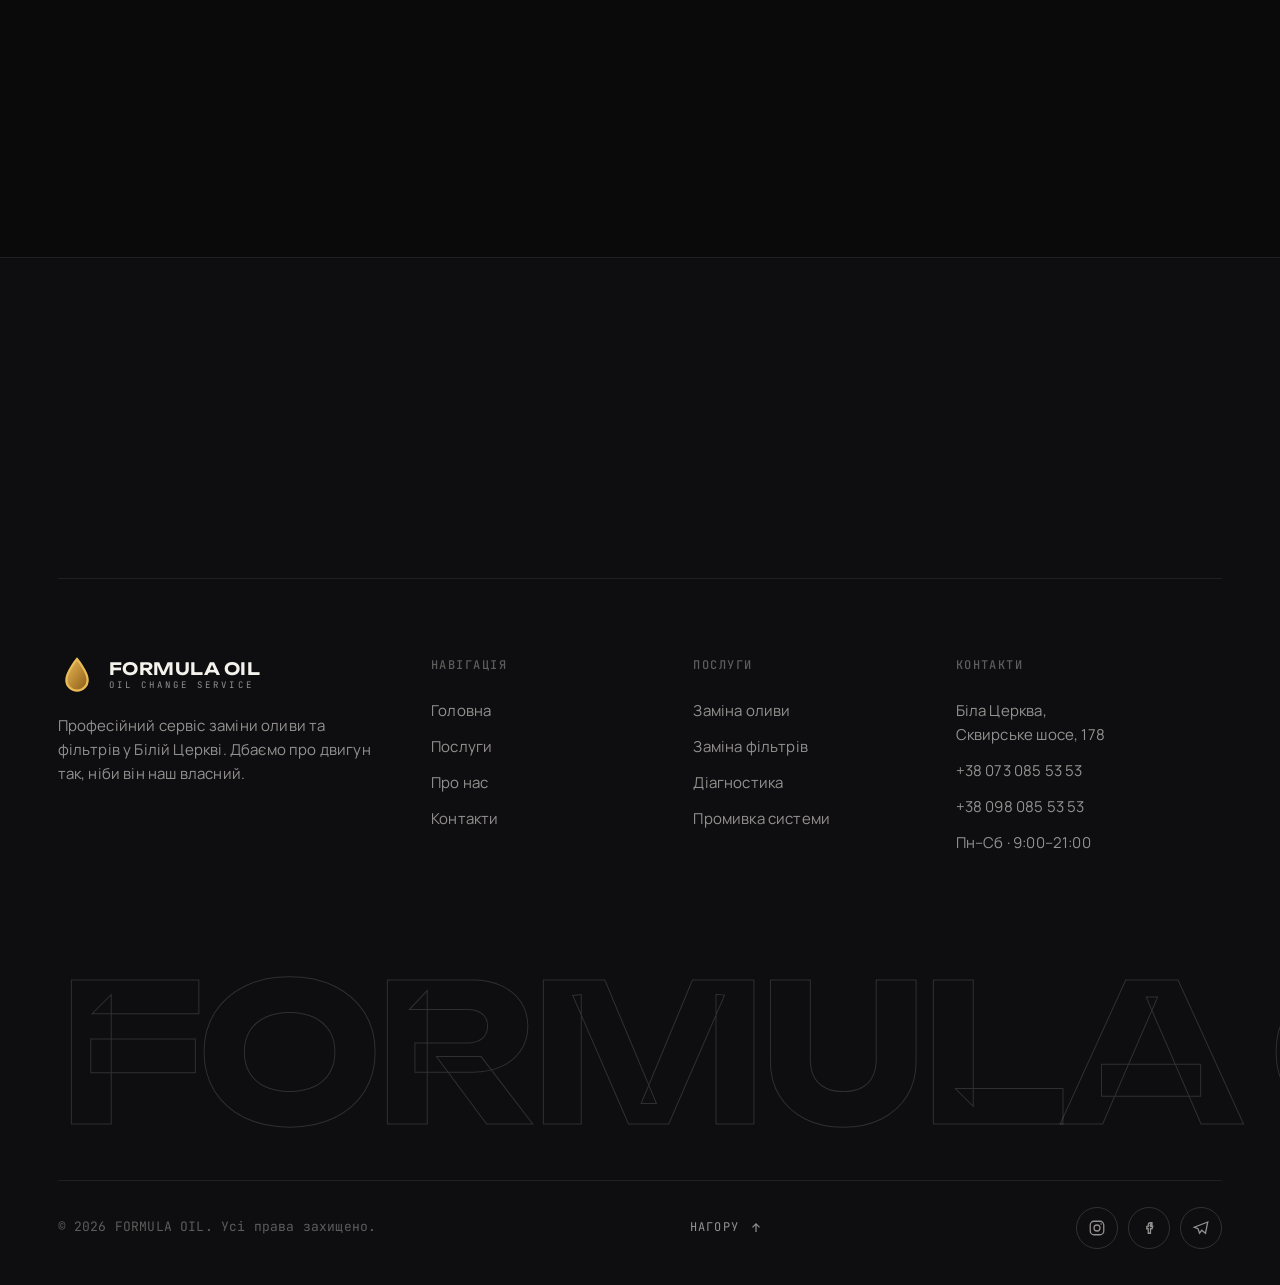
==== commit f65753e7: "Rework hero & header: minimal header, floating phone button, hero CTA - Header reduced to logo + ham" ====
--- a/about.html
+++ b/about.html
@@ -25,14 +25,21 @@
 
   <header class="header"><div class="container container--wide">
     <a class="logo" href="index.html" aria-label="FORMULA OIL — головна"><svg class="logo__mark" viewBox="0 0 100 100" aria-hidden="true"><path class="drop-fill" d="M50 8 C50 8 22 42 22 63 a28 28 0 0 0 56 0 C78 42 50 8 50 8 Z" /><path class="drop" d="M50 8 C50 8 22 42 22 63 a28 28 0 0 0 56 0 C78 42 50 8 50 8 Z" /></svg><span class="logo__word"><b>FORMULA OIL</b><span>Oil change service</span></span></a>
-    <nav class="nav" aria-label="Головне меню"><a class="nav__link" href="index.html"><span>Головна</span></a><a class="nav__link" href="services.html"><span>Послуги</span></a><a class="nav__link" href="about.html"><span>Про нас</span></a><a class="nav__link" href="contacts.html"><span>Контакти</span></a></nav>
-    <div class="header__actions"><a class="header__phone" href="tel:+380730855353" aria-label="Зателефонувати"><svg viewBox="0 0 24 24" fill="currentColor"><path d="M6.6 10.8a15.5 15.5 0 0 0 6.6 6.6l2.2-2.2c.3-.28.7-.37 1.02-.24 1.12.37 2.33.57 3.58.57.55 0 1 .45 1 1V20c0 .55-.45 1-1 1C10.4 21 3 13.6 3 4.5 3 3.95 3.45 3.5 4 3.5H7.5c.55 0 1 .45 1 1 0 1.25.2 2.46.57 3.58.13.32.04.72-.24 1L6.6 10.8z"/></svg><span>+38 073 085 53 53</span></a><div class="header__socials"><a href="https://instagram.com/" target="_blank" rel="noopener" aria-label="Instagram"><svg viewBox="0 0 24 24" fill="currentColor"><path d="M12 2.2c3.2 0 3.58.01 4.85.07 1.17.05 1.8.25 2.23.42.56.22.96.48 1.38.9.42.42.68.82.9 1.38.17.43.37 1.06.42 2.23.06 1.27.07 1.65.07 4.85s-.01 3.58-.07 4.85c-.05 1.17-.25 1.8-.42 2.23-.22.56-.48.96-.9 1.38-.42.42-.82.68-1.38.9-.43.17-1.06.37-2.23.42-1.27.06-1.65.07-4.85.07s-3.58-.01-4.85-.07c-1.17-.05-1.8-.25-2.23-.42a3.7 3.7 0 0 1-1.38-.9 3.7 3.7 0 0 1-.9-1.38c-.17-.43-.37-1.06-.42-2.23C2.2 15.58 2.2 15.2 2.2 12s.01-3.58.07-4.85c.05-1.17.25-1.8.42-2.23.22-.56.48-.96.9-1.38.42-.42.82-.68 1.38-.9.43-.17 1.06-.37 2.23-.42C8.42 2.2 8.8 2.2 12 2.2zm0 1.8c-3.15 0-3.5.01-4.75.07-.9.04-1.4.2-1.72.32-.43.17-.74.37-1.06.7-.32.32-.52.63-.7 1.06-.12.32-.28.82-.32 1.72C3.98 8.5 3.98 8.85 3.98 12s0 3.5.07 4.75c.04.9.2 1.4.32 1.72.17.43.37.74.7 1.06.32.32.63.52 1.06.7.32.12.82.28 1.72.32 1.25.06 1.6.07 4.75.07s3.5-.01 4.75-.07c.9-.04 1.4-.2 1.72-.32.43-.17.74-.37 1.06-.7.32-.32.52-.63.7-1.06.12-.32.28-.82.32-1.72.06-1.25.07-1.6.07-4.75s0-3.5-.07-4.75c-.04-.9-.2-1.4-.32-1.72a2.9 2.9 0 0 0-.7-1.06 2.9 2.9 0 0 0-1.06-.7c-.32-.12-.82-.28-1.72-.32C15.5 4.01 15.15 4 12 4zm0 3.06A4.94 4.94 0 1 1 7.06 12 4.94 4.94 0 0 1 12 7.06zm0 1.8A3.14 3.14 0 1 0 15.14 12 3.14 3.14 0 0 0 12 8.86zm5.15-.63a1.15 1.15 0 1 1-1.15-1.15 1.15 1.15 0 0 1 1.15 1.15z"/></svg></a><a href="https://t.me/" target="_blank" rel="noopener" aria-label="Telegram"><svg viewBox="0 0 24 24" fill="currentColor"><path d="M21.94 4.3L2.9 11.64c-1.05.42-1.04 1.02-.19 1.28l4.88 1.52 1.9 5.82c.23.63.4.87.85.87.35 0 .5-.16.7-.35l2.34-2.28 4.87 3.6c.9.5 1.54.24 1.76-.83l3.18-14.98c.33-1.3-.5-1.9-1.36-1.5z"/></svg></a><a href="https://facebook.com/" target="_blank" rel="noopener" aria-label="Facebook"><svg viewBox="0 0 24 24" fill="currentColor"><path d="M22 12a10 10 0 1 0-11.56 9.88v-6.99H7.9V12h2.54V9.8c0-2.5 1.5-3.9 3.78-3.9 1.1 0 2.24.2 2.24.2v2.46h-1.26c-1.24 0-1.63.77-1.63 1.56V12h2.78l-.44 2.89h-2.34v6.99A10 10 0 0 0 22 12z"/></svg></a></div><span class="header__sep" aria-hidden="true"></span><a class="btn btn--primary" href="contacts.html#zapys"><span class="hide-sm">Записатися</span><svg class="btn__ico" viewBox="0 0 24 24" fill="none" stroke="currentColor" stroke-width="2"><path d="M5 12h14M13 6l6 6-6 6"/></svg></a><button class="burger" aria-label="Меню"><span></span><span></span></button></div>
+    <button class="burger" aria-label="Меню"><span></span><span></span></button>
   </div></header>
 
   <div class="mobile-menu"><nav class="mobile-menu__nav"><a href="index.html">Головна <i>01</i></a><a href="services.html">Послуги <i>02</i></a><a href="about.html">Про нас <i>03</i></a><a href="contacts.html">Контакти <i>04</i></a></nav><div class="mobile-menu__foot"><span>Біла Церква · Сквирське шосе, 178</span><span>Пн–Сб · 9:00–21:00</span><a href="tel:+380730855353">+38 073 085 53 53</a></div></div>
 
-  <a class="mobile-cta" href="contacts.html#zapys" aria-label="Записатися на заміну">Записатися
-    <svg viewBox="0 0 24 24" fill="none" stroke="currentColor" stroke-width="2"><path d="M5 12h14M13 6l6 6-6 6"/></svg></a>
+  <!-- Floating phone: expands a compact panel with the two numbers -->
+  <div class="phone-fab" data-phone-fab>
+    <div class="phone-fab__panel">
+      <a href="tel:+380730855353">+38 073 085 53 53</a>
+      <a href="tel:+380980855353">+38 098 085 53 53</a>
+    </div>
+    <button class="phone-fab__btn" type="button" aria-label="Показати номери телефонів" aria-expanded="false">
+      <svg viewBox="0 0 24 24" fill="currentColor" aria-hidden="true"><path d="M6.6 10.8a15.5 15.5 0 0 0 6.6 6.6l2.2-2.2c.3-.28.7-.37 1.02-.24 1.12.37 2.33.57 3.58.57.55 0 1 .45 1 1V20c0 .55-.45 1-1 1C10.4 21 3 13.6 3 4.5 3 3.95 3.45 3.5 4 3.5H7.5c.55 0 1 .45 1 1 0 1.25.2 2.46.57 3.58.13.32.04.72-.24 1L6.6 10.8z"/></svg>
+    </button>
+  </div>
 
   <main>
     <section class="page-hero">
--- a/assets/css/style.css
+++ b/assets/css/style.css
@@ -192,7 +192,7 @@
   transition: height 0.4s var(--ease), background 0.4s var(--ease), border-color 0.4s var(--ease);
   border-bottom: 1px solid transparent;
 }
-.header::before { content: ""; position: absolute; inset: 0; background: rgba(9, 9, 11, 0.72); backdrop-filter: blur(18px) saturate(150%); -webkit-backdrop-filter: blur(18px) saturate(150%); opacity: 0; transition: opacity 0.4s var(--ease); z-index: -1; }
+.header::before { content: ""; position: absolute; inset: 0; background: linear-gradient(180deg, rgba(8,8,10,0.9) 0%, rgba(8,8,10,0.55) 55%, rgba(8,8,10,0) 100%); backdrop-filter: blur(3px); -webkit-backdrop-filter: blur(3px); opacity: 0; transition: opacity 0.4s var(--ease); z-index: -1; }
 .header.is-scrolled { height: 72px; border-bottom-color: var(--line); }
 .header.is-scrolled::before { opacity: 1; }
 .header .container--wide { display: flex; align-items: center; justify-content: space-between; width: 100%; }
@@ -226,14 +226,19 @@
 .header__sep { width: 1px; height: 26px; background: var(--line-2); }
 @media (max-width: 1080px) { .header__socials, .header__sep { display: none; } }
 
-/* mobile floating CTA (hero buttons removed → CTA lives in header + here) */
-.mobile-cta { display: none; }
-@media (max-width: 900px) {
-  .mobile-cta { display: inline-flex; align-items: center; gap: 10px; position: fixed; right: 16px; bottom: 16px; z-index: 70; padding: 15px 22px; border-radius: 100px; background: linear-gradient(135deg, #F6D482, #EBBB57 46%, #D49B3B); color: #1E1406; font-family: var(--font-mono); font-size: 12px; letter-spacing: 0.1em; text-transform: uppercase; font-weight: 600; box-shadow: 0 12px 30px -8px rgba(211,155,59,0.6), inset 0 1px 0 rgba(255,255,255,0.5); }
-  .mobile-cta svg { width: 16px; height: 16px; }
-}
-
-.burger { display: none; width: 48px; height: 48px; border-radius: 50%; border: 1px solid var(--line-2); position: relative; z-index: 2; }
+/* Floating phone button (bottom-right) with an expanding numbers panel */
+.phone-fab { position: fixed; right: 22px; bottom: 22px; z-index: 75; display: flex; flex-direction: column; align-items: flex-end; gap: 12px; }
+.phone-fab__btn { width: 56px; height: 56px; border-radius: 50%; display: inline-flex; align-items: center; justify-content: center; border: 1px solid rgba(235,187,87,0.4); background: rgba(14,13,12,0.55); backdrop-filter: blur(12px); -webkit-backdrop-filter: blur(12px); color: var(--accent-2); box-shadow: 0 10px 30px -12px rgba(0,0,0,0.7); transition: border-color 0.35s var(--ease), box-shadow 0.35s var(--ease), transform 0.35s var(--ease); }
+.phone-fab__btn svg { width: 22px; height: 22px; }
+.phone-fab__btn:hover { border-color: rgba(235,187,87,0.85); box-shadow: 0 10px 30px -10px rgba(235,187,87,0.35); transform: translateY(-2px); }
+.phone-fab.is-open .phone-fab__btn { border-color: var(--accent); box-shadow: 0 0 0 1px rgba(235,187,87,0.14), 0 10px 30px -10px rgba(235,187,87,0.4); }
+.phone-fab__panel { display: flex; flex-direction: column; gap: 2px; padding: 12px 16px; border-radius: 14px; border: 1px solid rgba(235,187,87,0.28); background: rgba(14,13,12,0.72); backdrop-filter: blur(14px); -webkit-backdrop-filter: blur(14px); box-shadow: 0 18px 44px -16px rgba(0,0,0,0.75); opacity: 0; transform: translateY(12px) scale(0.94); transform-origin: bottom right; pointer-events: none; transition: opacity 0.35s var(--ease), transform 0.35s var(--ease); }
+.phone-fab.is-open .phone-fab__panel { opacity: 1; transform: translateY(0) scale(1); pointer-events: auto; }
+.phone-fab__panel a { font-family: var(--font-mono); font-size: 15px; letter-spacing: 0.02em; color: var(--text); white-space: nowrap; padding: 5px 4px; transition: color 0.25s var(--ease); }
+.phone-fab__panel a:hover { color: var(--accent-2); }
+@media (max-width: 620px) { .phone-fab { right: 16px; bottom: calc(18px + env(safe-area-inset-bottom, 0px)); } .phone-fab__btn { width: 52px; height: 52px; } }
+
+.burger { display: inline-flex; align-items: center; justify-content: center; width: 48px; height: 48px; border-radius: 50%; border: 1px solid var(--line-2); background: rgba(255,255,255,0.02); position: relative; z-index: 2; }
 .burger span { position: absolute; left: 50%; top: 50%; width: 20px; height: 1.6px; border-radius: 2px; background: var(--text); transition: transform 0.4s var(--ease), opacity 0.3s var(--ease); }
 .burger span:nth-child(1) { transform: translate(-50%, -50%) translateY(-4px); }
 .burger span:nth-child(2) { transform: translate(-50%, -50%) translateY(4px); }
@@ -275,7 +280,7 @@
 .hero { position: relative; min-height: 100svh; display: flex; align-items: flex-end; padding-top: calc(var(--header-h) + 22px); padding-bottom: clamp(26px, 3.4vw, 48px); overflow: hidden; }
 .hero__media { position: absolute; inset: 0; z-index: 0; }
 .hero__media img { width: 100%; height: 100%; object-fit: cover; filter: saturate(0.92) contrast(1.06); }
-.hero__media::after { content: ""; position: absolute; inset: 0; background: linear-gradient(180deg, rgba(8,8,10,0.74) 0%, rgba(8,8,10,0.3) 20%, rgba(8,8,10,0.52) 52%, rgba(8,8,10,0.93) 84%, var(--bg) 100%), linear-gradient(90deg, rgba(8,8,10,0.9) 0%, rgba(8,8,10,0.42) 42%, transparent 74%); }
+.hero__media::after { content: ""; position: absolute; inset: 0; background: linear-gradient(180deg, rgba(8,8,10,0.5) 0%, rgba(8,8,10,0.16) 22%, rgba(8,8,10,0.4) 56%, rgba(8,8,10,0.9) 85%, var(--bg) 100%), linear-gradient(90deg, rgba(8,8,10,0.82) 0%, rgba(8,8,10,0.3) 46%, transparent 72%); }
 
 .hero__grid { position: relative; z-index: 2; width: 100%; display: grid; grid-template-columns: 1fr auto; align-items: end; gap: 40px; }
 .hero__side { writing-mode: vertical-rl; transform: rotate(180deg); font-family: var(--font-mono); font-size: 12px; letter-spacing: 0.28em; text-transform: uppercase; color: var(--muted); display: flex; align-items: center; gap: 18px; }
@@ -289,6 +294,7 @@
 .hero__title .line > span { display: inline-block; }
 .hero__title em { font-style: normal; color: var(--accent-2); }
 .hero__title .outline { color: transparent; -webkit-text-stroke: 1.5px var(--text); }
+
 
 .hero__bottom { display: flex; flex-wrap: wrap; gap: 26px 56px; align-items: flex-end; justify-content: space-between; }
 .hero__lead-wrap { max-width: 500px; display: flex; flex-direction: column; gap: 22px; }
@@ -566,6 +572,7 @@
   .price-row__time { display: none; }
   .form__row { grid-template-columns: 1fr; }
   .hero__side { display: none; }
+  .hero { align-items: center; }
   .hero__grid { grid-template-columns: 1fr; }
   .hero__bottom { flex-direction: column; align-items: flex-start; gap: 28px; }
   .section-head--split { flex-direction: column; align-items: flex-start; }
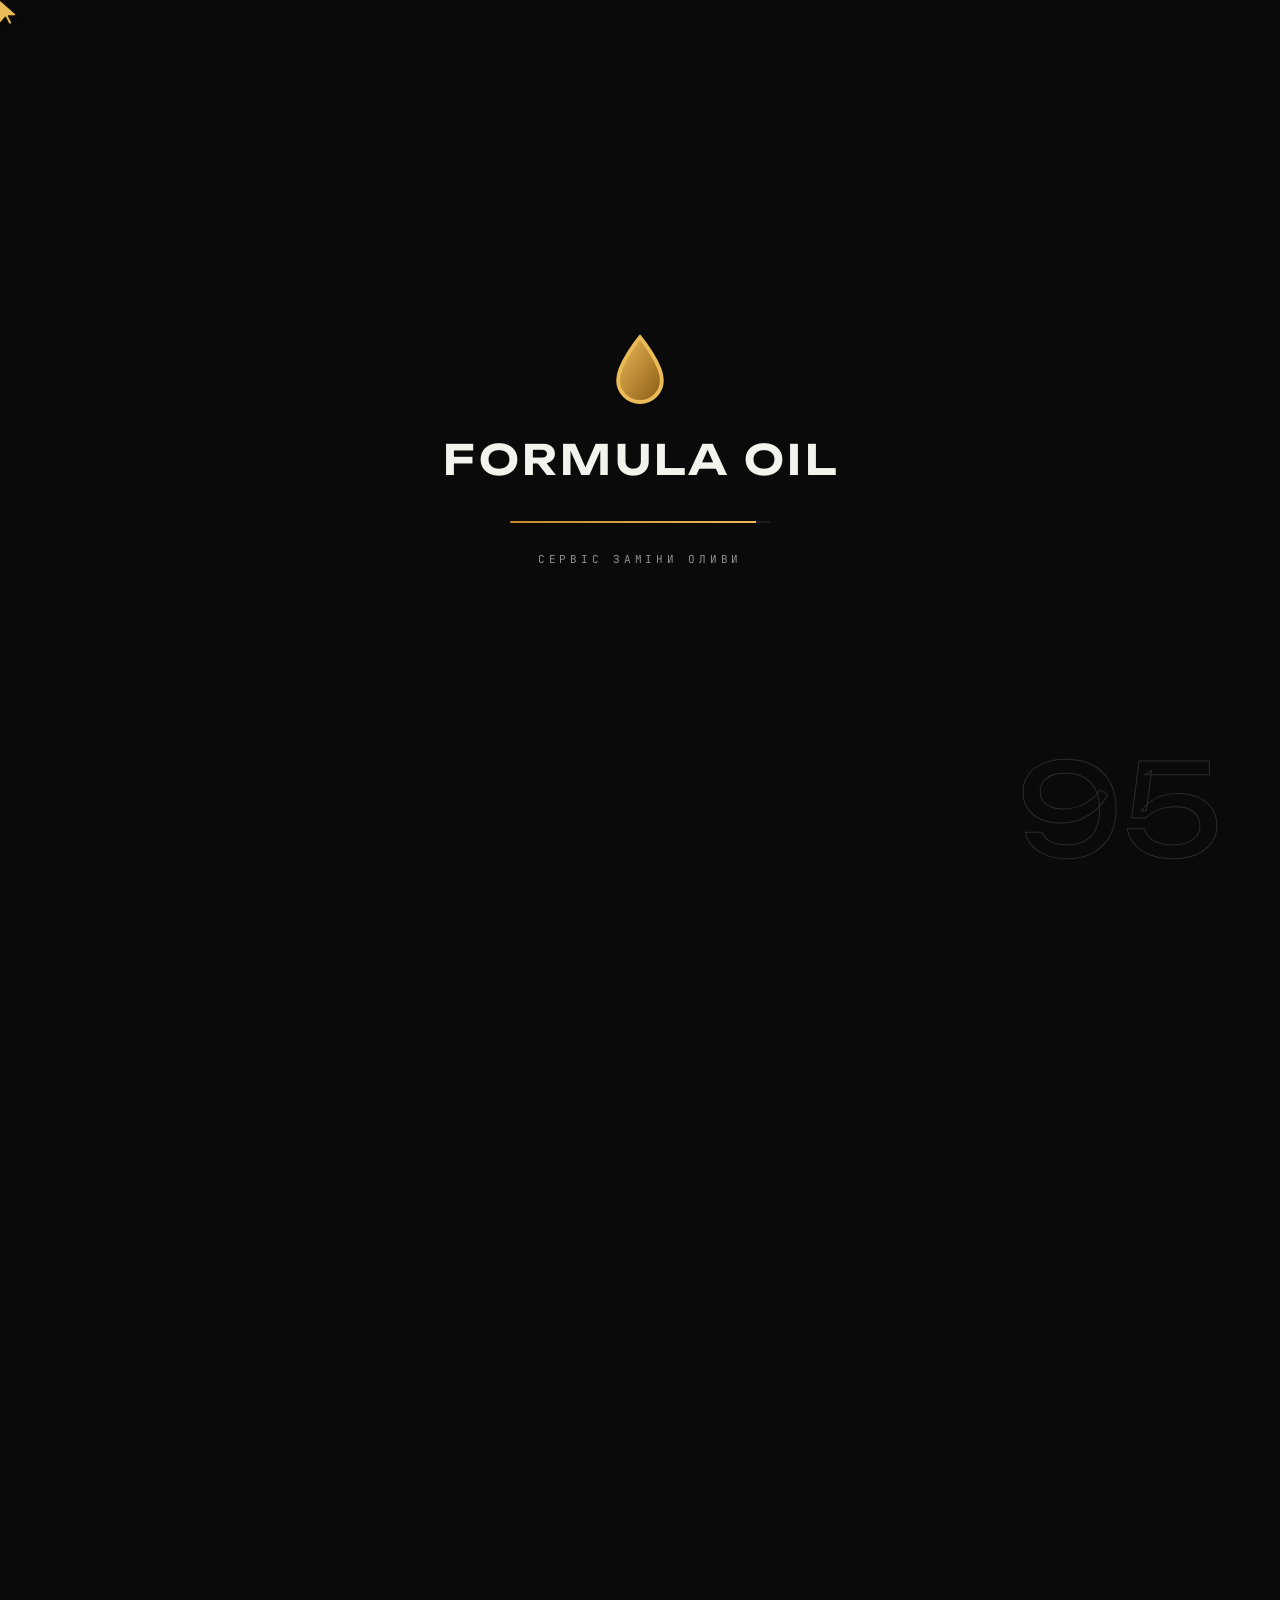
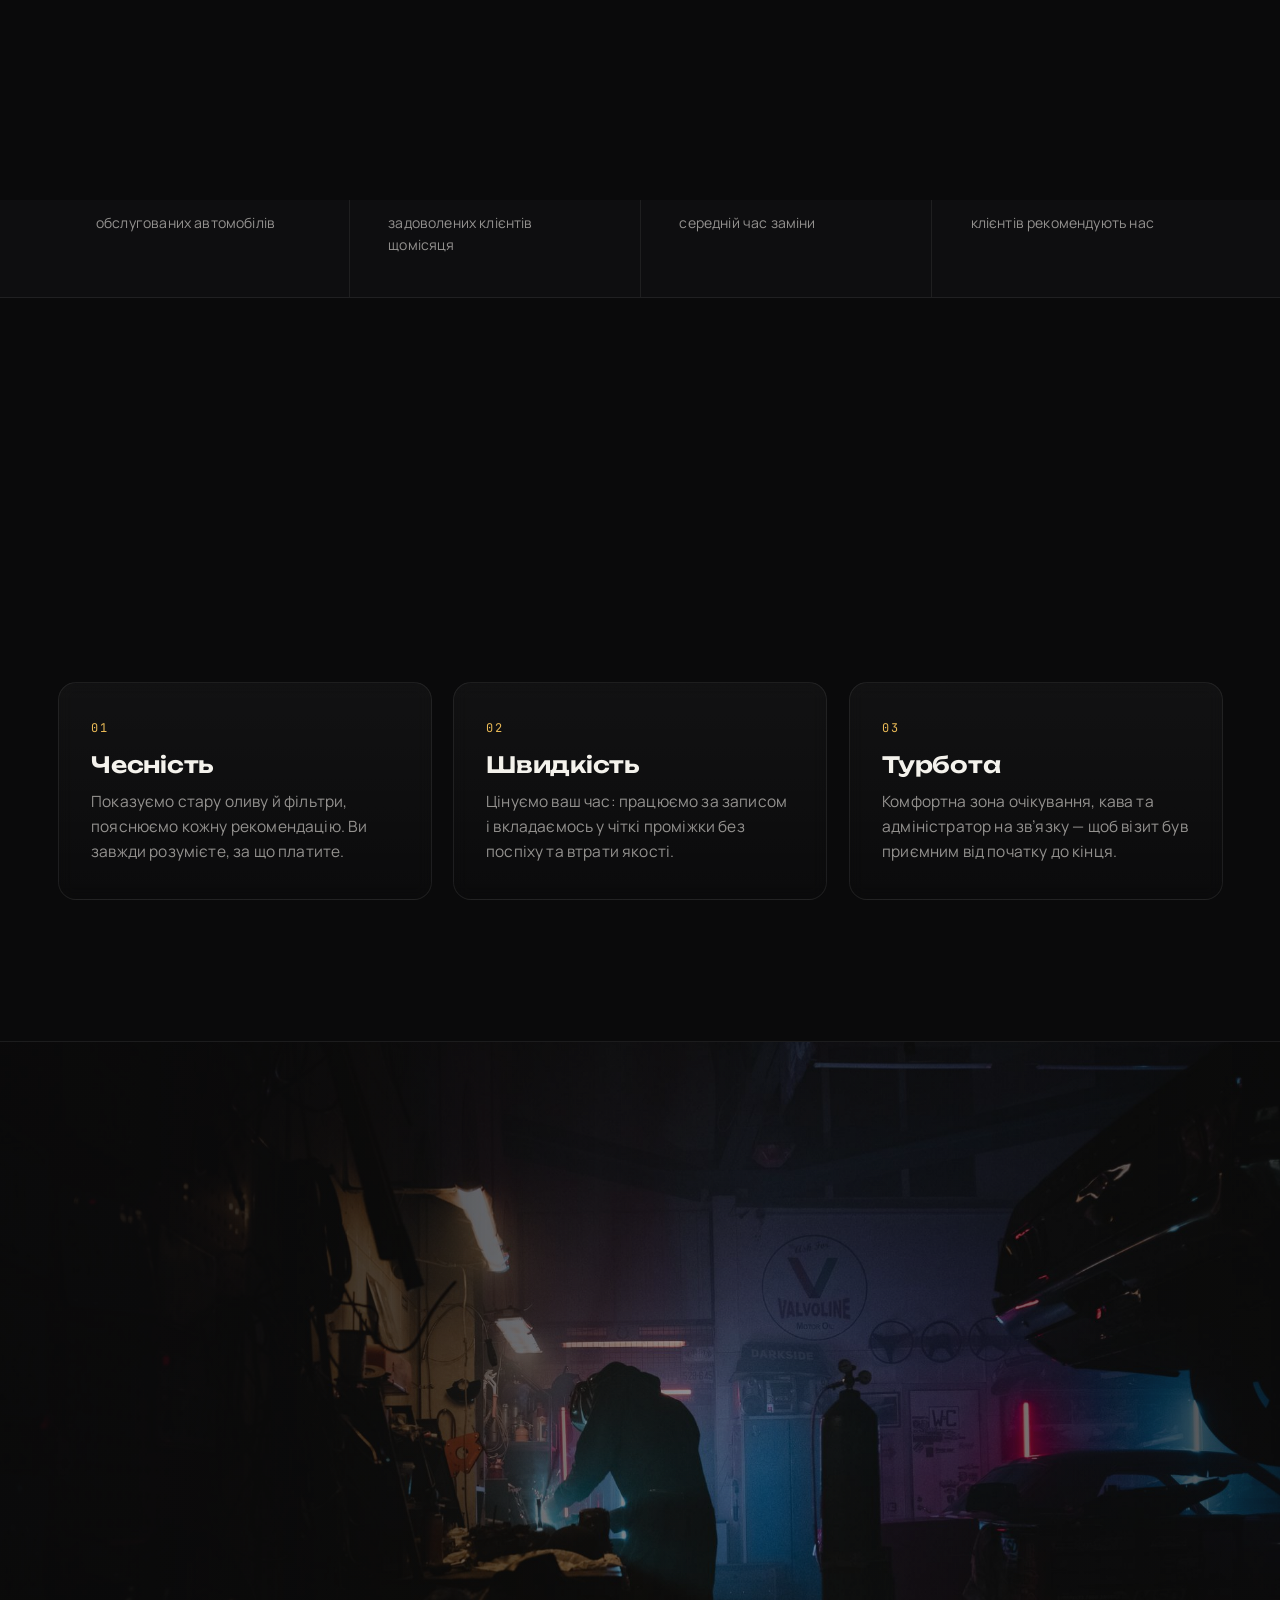
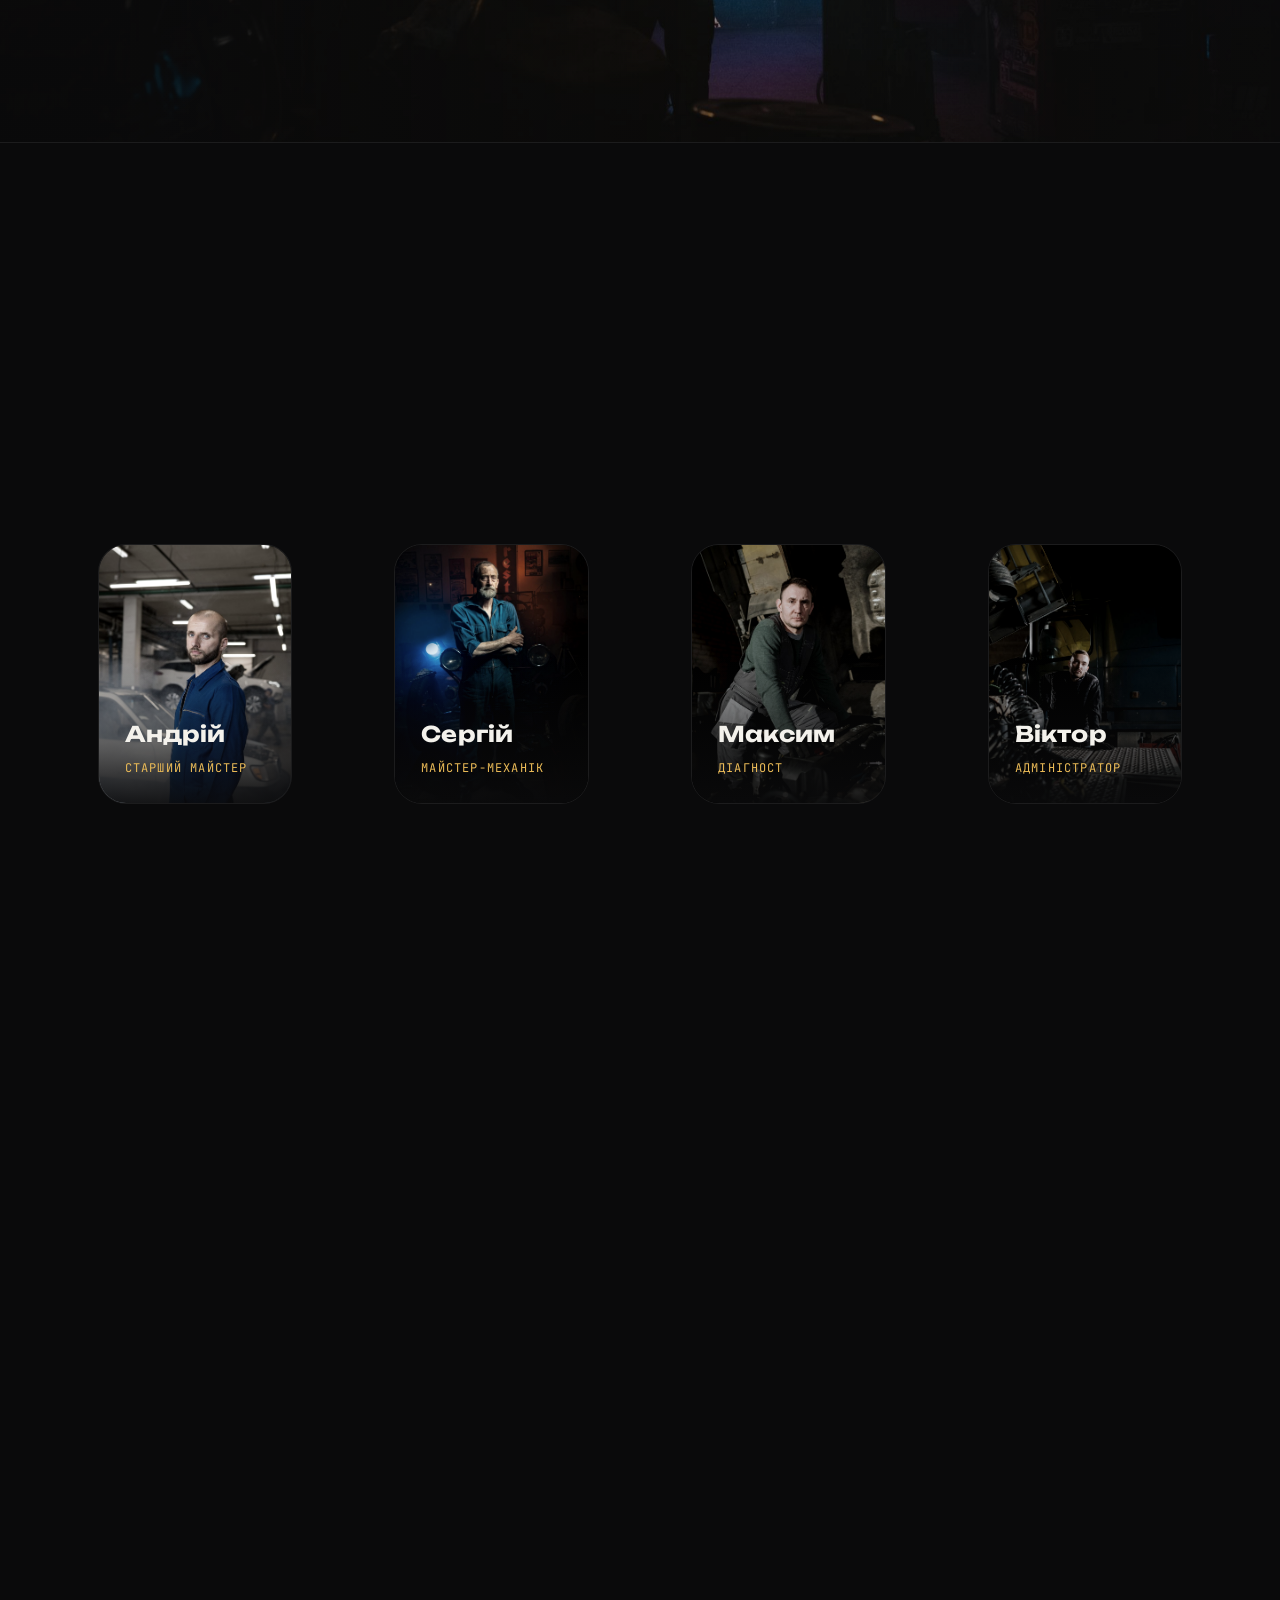
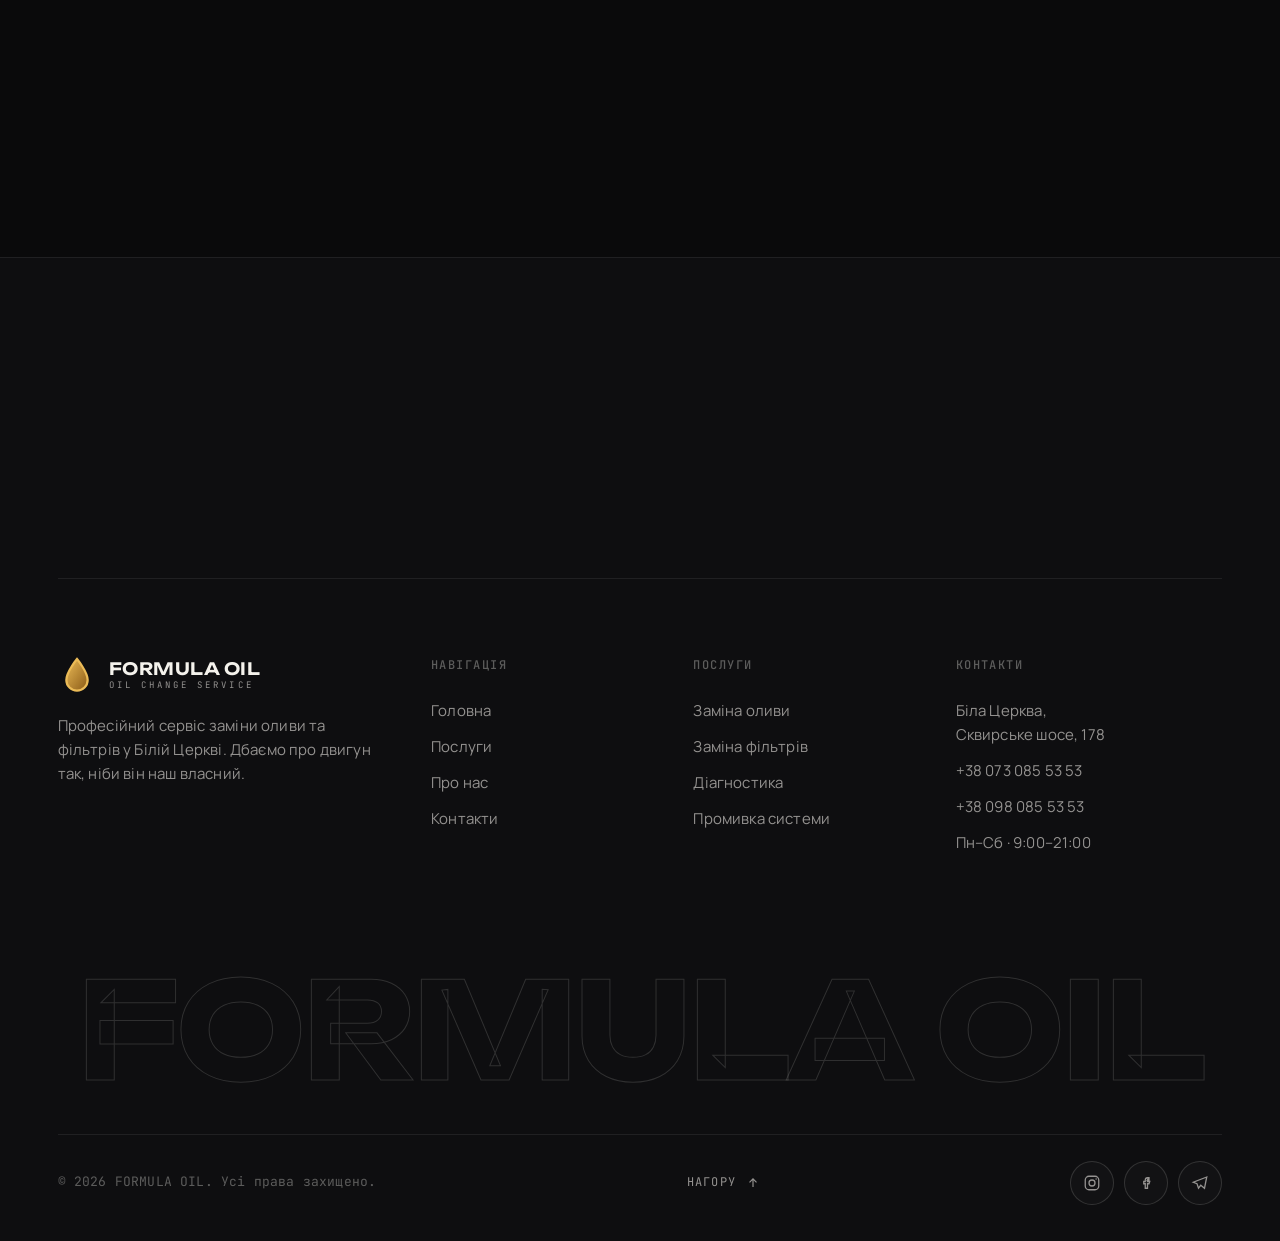
==== commit 8eb911f8: "Header: phones + CTA back (desktop) with burger kept; fix subpage top black strip - Header now shows" ====
--- a/about.html
+++ b/about.html
@@ -25,7 +25,7 @@
 
   <header class="header"><div class="container container--wide">
     <a class="logo" href="index.html" aria-label="FORMULA OIL — головна"><svg class="logo__mark" viewBox="0 0 100 100" aria-hidden="true"><path class="drop-fill" d="M50 8 C50 8 22 42 22 63 a28 28 0 0 0 56 0 C78 42 50 8 50 8 Z" /><path class="drop" d="M50 8 C50 8 22 42 22 63 a28 28 0 0 0 56 0 C78 42 50 8 50 8 Z" /></svg><span class="logo__word"><b>FORMULA OIL</b><span>Oil change service</span></span></a>
-    <button class="burger" aria-label="Меню"><span></span><span></span></button>
+    <div class="header__actions"><div class="header__phones"><span class="header__phones-ico"><svg viewBox="0 0 24 24" fill="currentColor" aria-hidden="true"><path d="M6.6 10.8a15.5 15.5 0 0 0 6.6 6.6l2.2-2.2c.3-.28.7-.37 1.02-.24 1.12.37 2.33.57 3.58.57.55 0 1 .45 1 1V20c0 .55-.45 1-1 1C10.4 21 3 13.6 3 4.5 3 3.95 3.45 3.5 4 3.5H7.5c.55 0 1 .45 1 1 0 1.25.2 2.46.57 3.58.13.32.04.72-.24 1L6.6 10.8z"/></svg></span><span class="header__phones-list"><a href="tel:+380730855353">+38 073 085 53 53</a><a href="tel:+380980855353">+38 098 085 53 53</a></span></div><a class="btn btn--primary" href="contacts.html#zapys">Записатися<svg class="btn__ico" viewBox="0 0 24 24" fill="none" stroke="currentColor" stroke-width="2"><path d="M5 12h14M13 6l6 6-6 6"/></svg></a><button class="burger" aria-label="Меню"><span></span><span></span></button></div>
   </div></header>
 
   <div class="mobile-menu"><nav class="mobile-menu__nav"><a href="index.html">Головна <i>01</i></a><a href="services.html">Послуги <i>02</i></a><a href="about.html">Про нас <i>03</i></a><a href="contacts.html">Контакти <i>04</i></a></nav><div class="mobile-menu__foot"><span>Біла Церква · Сквирське шосе, 178</span><span>Пн–Сб · 9:00–21:00</span><a href="tel:+380730855353">+38 073 085 53 53</a></div></div>
--- a/assets/css/style.css
+++ b/assets/css/style.css
@@ -88,11 +88,15 @@
   opacity: 0.04; mix-blend-mode: overlay;
 }
 
-/* ---------- Custom cursor: a yellow OS-style arrow pointer ---------- */
+/* ---------- Custom cursor: yellow OS-style arrow + hand pointer ---------- */
 .cur { position: fixed; top: 0; left: 0; z-index: 9999; pointer-events: none; will-change: transform; transition: opacity 0.25s var(--ease); }
-.cur__arrow { position: absolute; left: -1px; top: -1px; width: 21px; height: 33px; filter: drop-shadow(0 2px 4px rgba(0,0,0,0.5)); transform-origin: 2px 2px; transition: transform 0.14s var(--ease); }
-.cur.is-pointer .cur__arrow { transform: scale(1.18); }
-.cur.is-down .cur__arrow { transform: scale(0.9); }
+.cur__arrow, .cur__hand { position: absolute; filter: drop-shadow(0 2px 4px rgba(0,0,0,0.5)); transition: transform 0.14s var(--ease), opacity 0.15s var(--ease); }
+.cur__arrow { left: -1px; top: -1px; width: 17px; height: 27px; transform-origin: 2px 2px; }
+.cur__hand { left: -8px; top: -2px; width: 21px; height: 24px; opacity: 0; transform: scale(0.8); transform-origin: 8px 2px; }
+.cur.is-pointer .cur__arrow { opacity: 0; transform: scale(0.7); }
+.cur.is-pointer .cur__hand { opacity: 1; transform: scale(1); }
+.cur.is-down .cur__arrow, .cur.is-down .cur__hand { transform: scale(0.88); }
+html.has-cursor iframe { cursor: auto; }
 @media (hover: none), (pointer: coarse) { .cur { display: none; } html.has-cursor, html.has-cursor * { cursor: auto; } }
 
 /* ---------- Layout ---------- */
@@ -143,6 +147,7 @@
 .text-muted { color: var(--muted); }
 .mono { font-family: var(--font-mono); }
 em.hl { font-style: normal; color: var(--accent-2); }
+[data-count] { font-variant-numeric: tabular-nums; font-feature-settings: "tnum"; }
 
 .section-head { display: flex; flex-direction: column; gap: 22px; max-width: 820px; margin-bottom: clamp(44px, 6vw, 84px); }
 .section-head--center { align-items: center; text-align: center; margin-inline: auto; }
@@ -214,17 +219,15 @@
 .nav__link:hover::after, .nav__link.is-active::after { transform: scaleX(1); }
 .nav__link.is-active { color: var(--text); }
 
-.header__actions { display: flex; align-items: center; gap: 14px; }
-.header__phone { display: inline-flex; align-items: center; gap: 9px; font-family: var(--font-mono); font-size: 13px; letter-spacing: 0.01em; color: var(--text); white-space: nowrap; transition: color 0.3s var(--ease); }
-.header__phone svg { width: 16px; height: 16px; color: var(--accent-2); flex: none; }
-.header__phone:hover { color: var(--accent-2); }
-@media (max-width: 1180px) { .header__phone { display: none; } }
-.header__socials { display: flex; align-items: center; gap: 9px; }
-.header__socials a { width: 40px; height: 40px; border-radius: 50%; display: inline-flex; align-items: center; justify-content: center; border: 1px solid var(--line-2); color: var(--muted); background: rgba(255,255,255,0.015); transition: color 0.3s var(--ease), border-color 0.3s var(--ease), background 0.3s var(--ease), transform 0.3s var(--ease); }
-.header__socials a:hover { color: var(--accent-2); border-color: rgba(235,187,87,0.5); background: rgba(235,187,87,0.08); transform: translateY(-2px); }
-.header__socials svg { width: 17px; height: 17px; }
-.header__sep { width: 1px; height: 26px; background: var(--line-2); }
-@media (max-width: 1080px) { .header__socials, .header__sep { display: none; } }
+.header__actions { display: flex; align-items: center; gap: 22px; }
+.header__phones { display: inline-flex; align-items: center; gap: 11px; }
+.header__phones-ico { display: inline-flex; color: var(--accent-2); flex: none; }
+.header__phones-ico svg { width: 18px; height: 18px; }
+.header__phones-list { display: flex; flex-direction: column; line-height: 1.4; }
+.header__phones-list a { font-family: var(--font-mono); font-size: 12.5px; letter-spacing: 0.01em; color: var(--text); white-space: nowrap; transition: color 0.3s var(--ease); }
+.header__phones-list a:hover { color: var(--accent-2); }
+/* desktop: logo + phones + CTA + burger; mobile: logo + burger only */
+@media (max-width: 980px) { .header__phones, .header__actions .btn--primary { display: none; } }
 
 /* Floating phone button (bottom-right) with an expanding numbers panel */
 .phone-fab { position: fixed; right: 22px; bottom: 22px; z-index: 75; display: flex; flex-direction: column; align-items: flex-end; gap: 12px; }
@@ -432,9 +435,12 @@
 .quote__stars { color: var(--accent-2); letter-spacing: 2px; font-size: 13px; }
 
 /* auto-swipe reviews carousel */
-.reviews-marquee { overflow: hidden; -webkit-mask-image: linear-gradient(90deg, transparent, #000 5%, #000 95%, transparent); mask-image: linear-gradient(90deg, transparent, #000 5%, #000 95%, transparent); }
-.reviews-track { display: flex; gap: 22px; width: max-content; will-change: transform; }
-.reviews-track .quote { width: min(400px, 84vw); flex: none; }
+.reviews-marquee { overflow-x: auto; overflow-y: hidden; scrollbar-width: none; -ms-overflow-style: none; cursor: grab; -webkit-mask-image: linear-gradient(90deg, transparent, #000 5%, #000 95%, transparent); mask-image: linear-gradient(90deg, transparent, #000 5%, #000 95%, transparent); }
+.reviews-marquee::-webkit-scrollbar { display: none; }
+.reviews-marquee.is-dragging { cursor: grabbing; }
+.reviews-track { display: flex; gap: 22px; width: max-content; align-items: stretch; }
+.reviews-track .quote { width: min(360px, 82vw); flex: none; height: auto; min-height: 300px; }
+.reviews-track .quote * { user-select: none; }
 @media (max-width: 560px) { .reviews-track .quote { padding: 32px 28px; } }
 
 /* ============================================================
@@ -476,9 +482,11 @@
    PAGE HERO
    ============================================================ */
 .page-hero { position: relative; padding-top: calc(var(--header-h) + clamp(56px, 9vw, 124px)); padding-bottom: clamp(44px, 6vw, 90px); overflow: hidden; }
-.page-hero__media { position: absolute; inset: 0; z-index: -2; }
-.page-hero__media img { width: 100%; height: 100%; object-fit: cover; opacity: 0.42; filter: saturate(0.8); will-change: transform; }
-.page-hero::after { content: ""; position: absolute; inset: 0; z-index: -1; background: linear-gradient(180deg, rgba(10,10,11,0.72), var(--bg) 92%); }
+.page-hero__media { position: absolute; inset: 0; z-index: -2; overflow: hidden; }
+/* extra height + upward offset so the parallax shift never exposes the top edge
+   (that was the "black strip" appearing at the top of the subpages). */
+.page-hero__media img { width: 100%; height: 120%; position: relative; top: -10%; object-fit: cover; opacity: 0.72; filter: saturate(0.9) contrast(1.03); }
+.page-hero::after { content: ""; position: absolute; inset: 0; z-index: -1; background: linear-gradient(180deg, rgba(10,10,11,0.5) 0%, rgba(10,10,11,0.28) 42%, rgba(10,10,11,0.82) 88%, var(--bg) 100%); }
 .page-hero__inner { display: flex; flex-direction: column; gap: 24px; max-width: 900px; }
 .breadcrumb { font-family: var(--font-mono); font-size: 12px; letter-spacing: 0.1em; color: var(--muted); text-transform: uppercase; }
 .breadcrumb a:hover { color: var(--accent-2); }
@@ -530,12 +538,12 @@
 .footer__col h5 { font-family: var(--font-mono); font-size: 12px; letter-spacing: 0.12em; text-transform: uppercase; color: var(--faint); margin: 0 0 18px; font-weight: 500; }
 .footer__col a, .footer__col p { display: block; color: var(--muted); font-size: 15px; padding: 6px 0; transition: color 0.3s var(--ease); }
 .footer__col a:hover { color: var(--accent-2); }
-.footer__word { font-family: var(--font-display); font-weight: 700; font-size: clamp(3.4rem, 15vw, 15rem); line-height: 0.8; letter-spacing: -0.04em; color: transparent; -webkit-text-stroke: 1px var(--line-2); white-space: nowrap; margin-block: clamp(20px, 3vw, 40px) clamp(30px, 4vw, 50px); user-select: none; }
+.footer__word { font-family: var(--font-display); font-weight: 700; font-size: clamp(1.9rem, 11.2vw, 8.4rem); line-height: 0.8; letter-spacing: -0.03em; color: transparent; -webkit-text-stroke: 1px var(--line-2); white-space: nowrap; text-align: center; margin-block: clamp(20px, 3vw, 40px) clamp(30px, 4vw, 50px); user-select: none; }
 .footer__bottom { display: flex; justify-content: space-between; align-items: center; padding-top: 26px; border-top: 1px solid var(--line); gap: 20px; flex-wrap: wrap; }
 .footer__bottom p { font-size: 13px; color: var(--faint); font-family: var(--font-mono); }
 .footer__socials { display: flex; gap: 10px; }
-.footer__socials a { width: 42px; height: 42px; border-radius: 50%; border: 1px solid var(--line-2); display: grid; place-items: center; color: var(--muted); transition: all 0.3s var(--ease); }
-.footer__socials a:hover { border-color: var(--accent); color: var(--accent-2); transform: translateY(-3px); }
+.footer__socials a { width: 44px; height: 44px; border-radius: 50%; border: 1px solid var(--line-2); background: rgba(255,255,255,0.02); display: grid; place-items: center; color: var(--muted); transition: color 0.3s var(--ease), border-color 0.3s var(--ease), background 0.3s var(--ease), transform 0.3s var(--ease), box-shadow 0.3s var(--ease); }
+.footer__socials a:hover { border-color: rgba(235,187,87,0.6); color: var(--accent-2); background: rgba(235,187,87,0.08); transform: translateY(-3px); box-shadow: 0 10px 22px -10px rgba(235,187,87,0.45); }
 .footer__socials svg { width: 18px; height: 18px; }
 .to-top { display: inline-flex; align-items: center; gap: 10px; font-family: var(--font-mono); font-size: 12px; letter-spacing: 0.1em; text-transform: uppercase; color: var(--muted); transition: color 0.3s var(--ease); }
 .to-top:hover { color: var(--accent-2); }
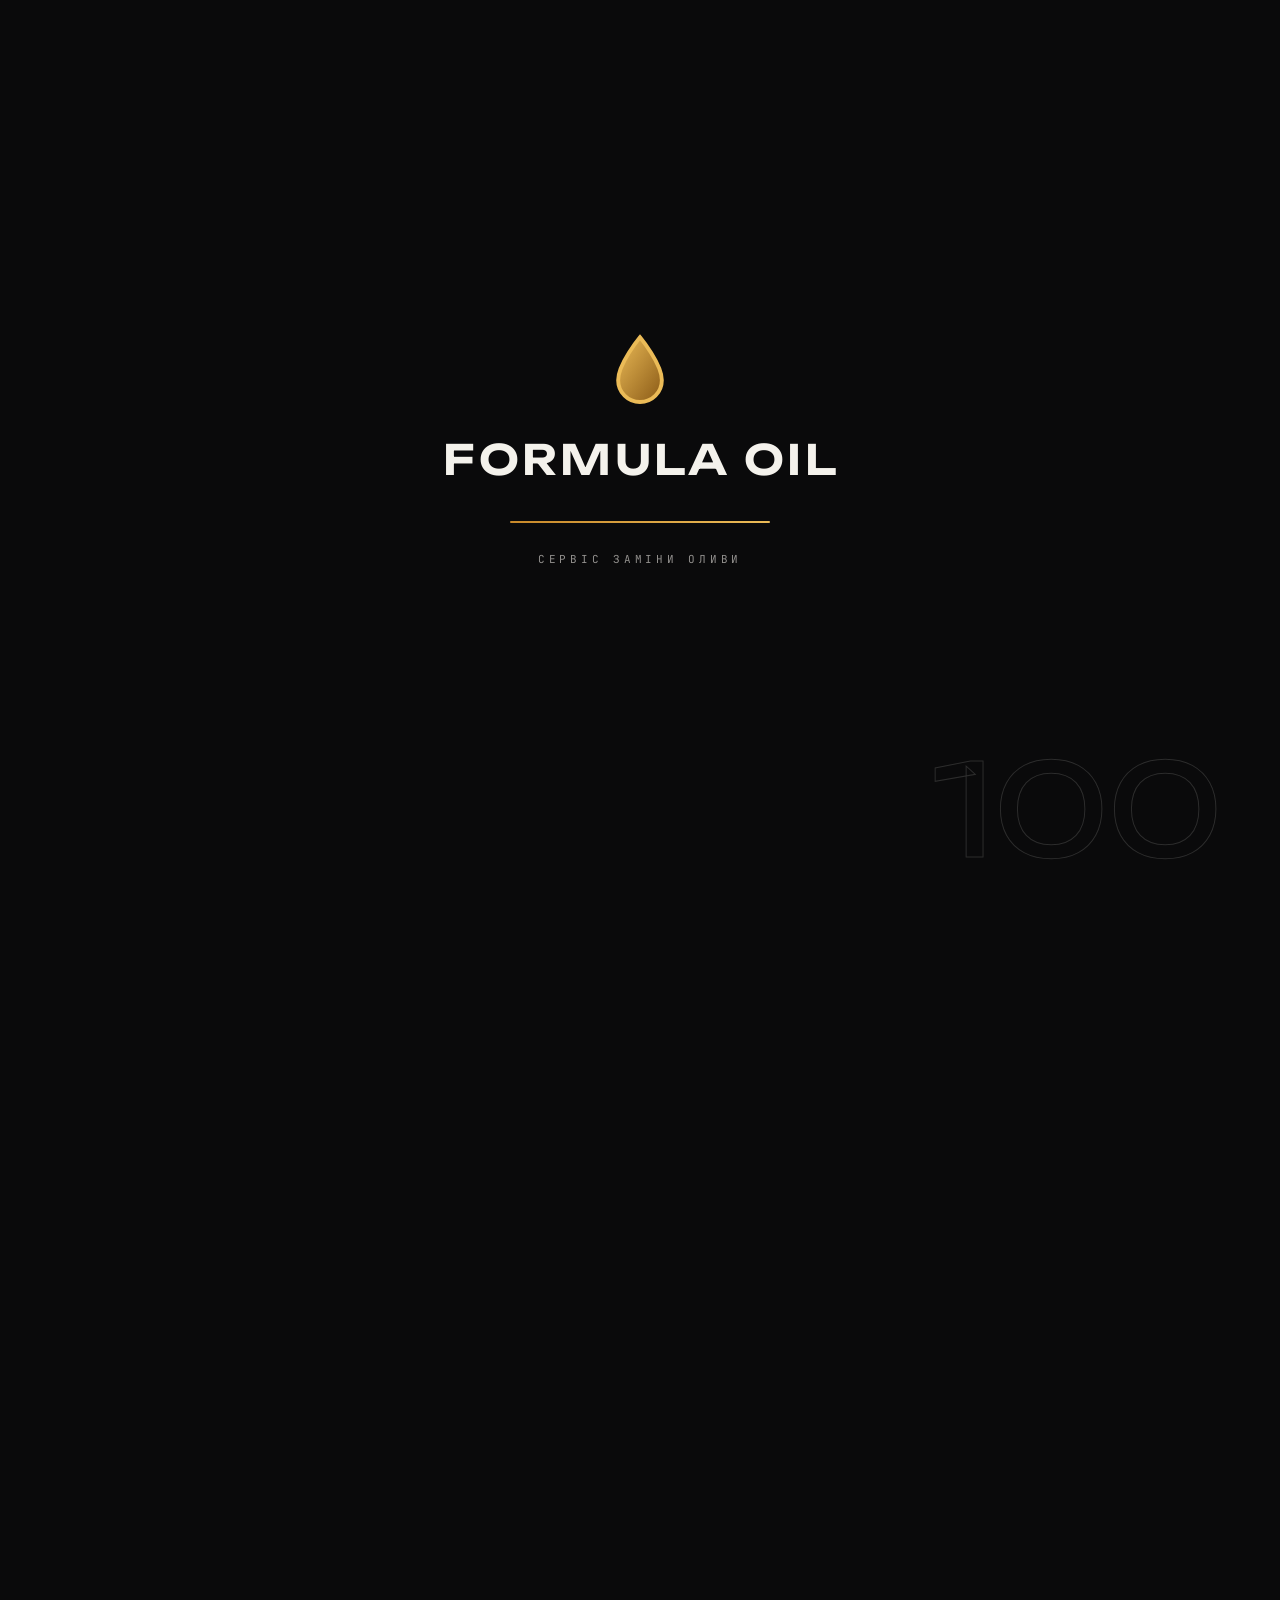
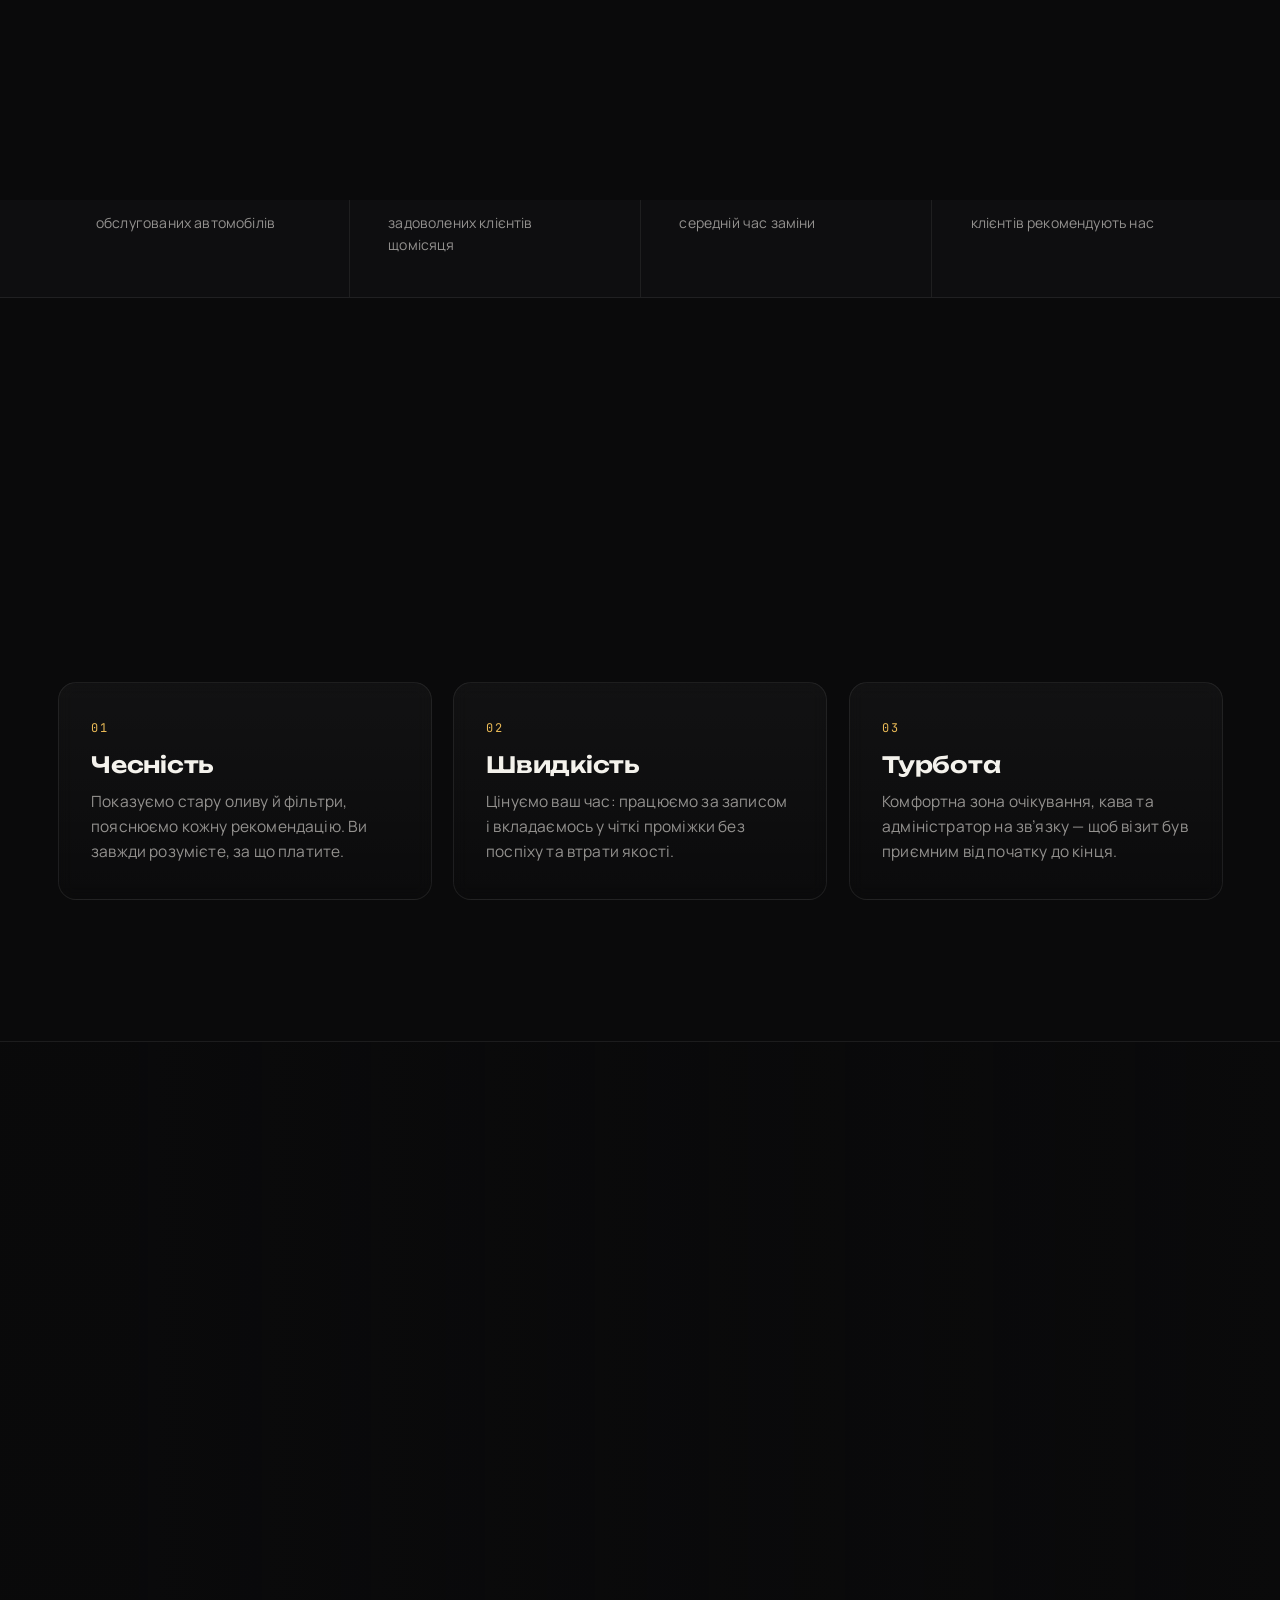
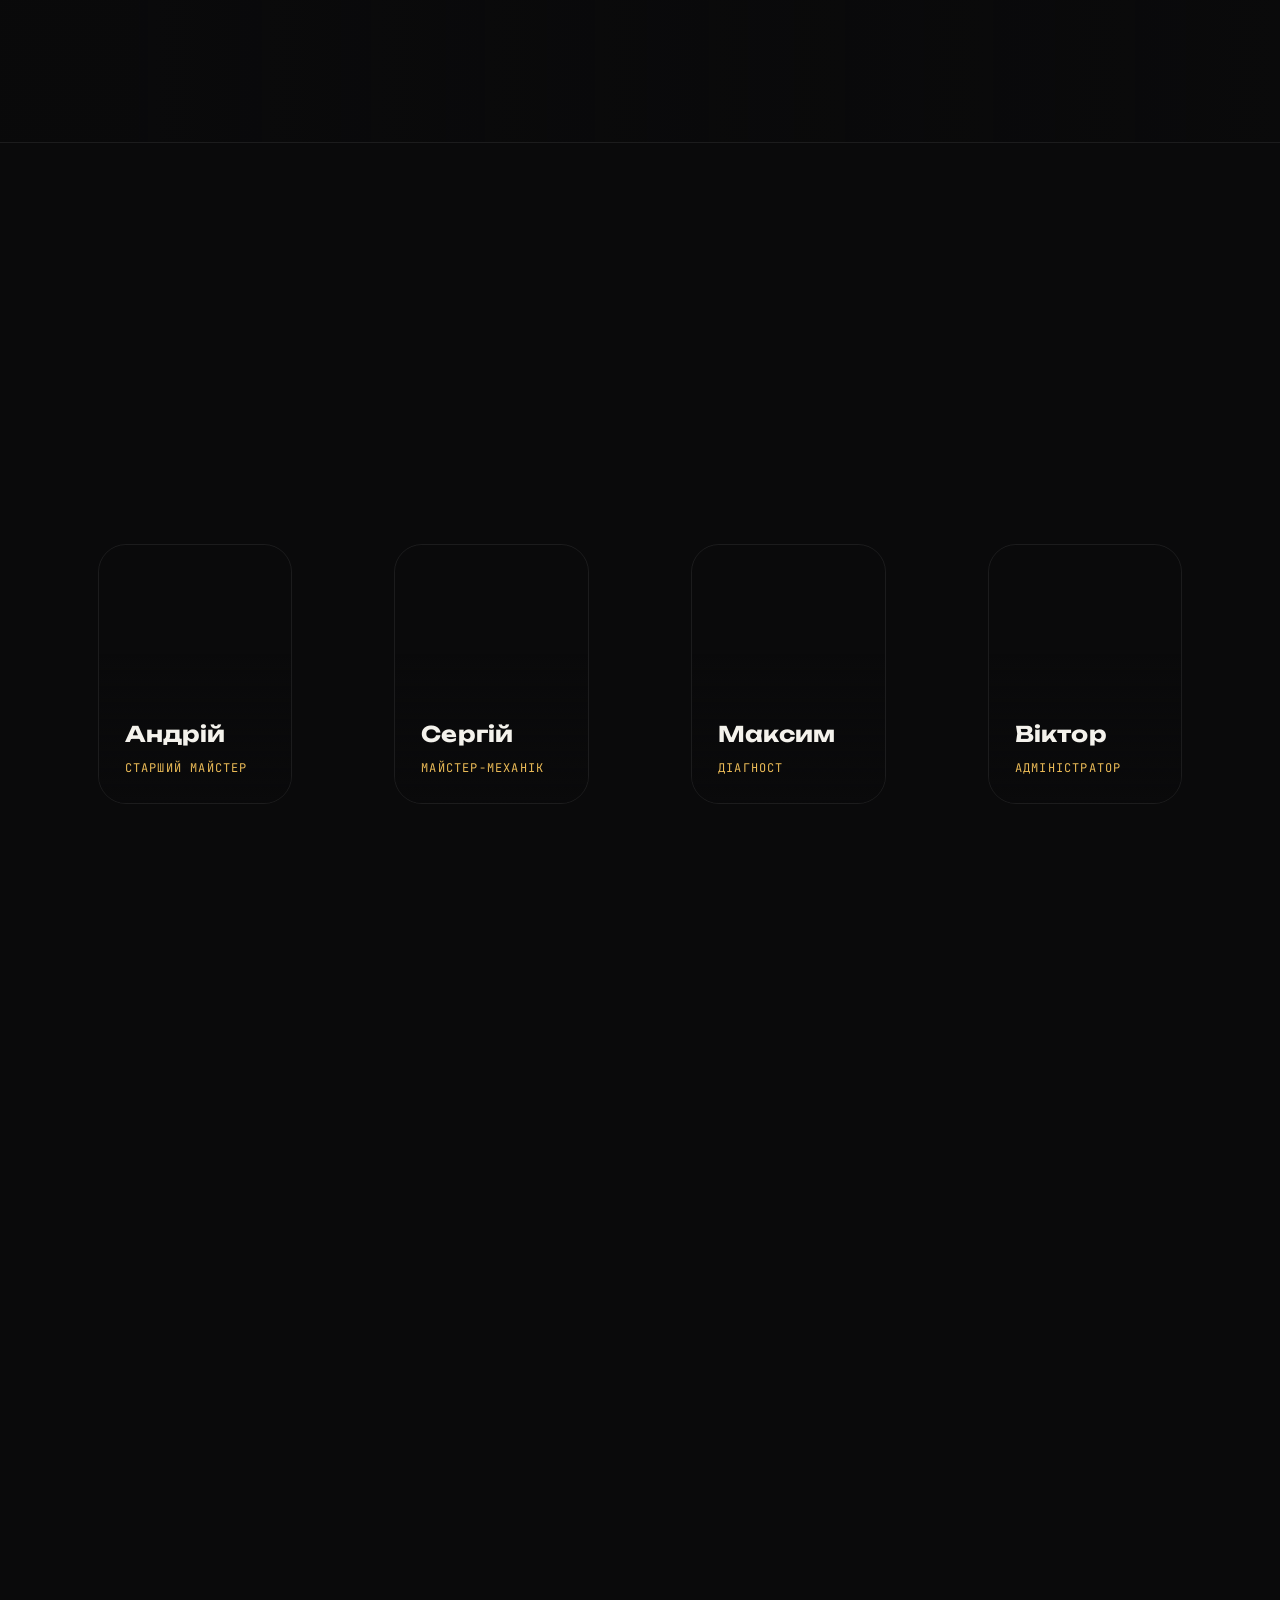
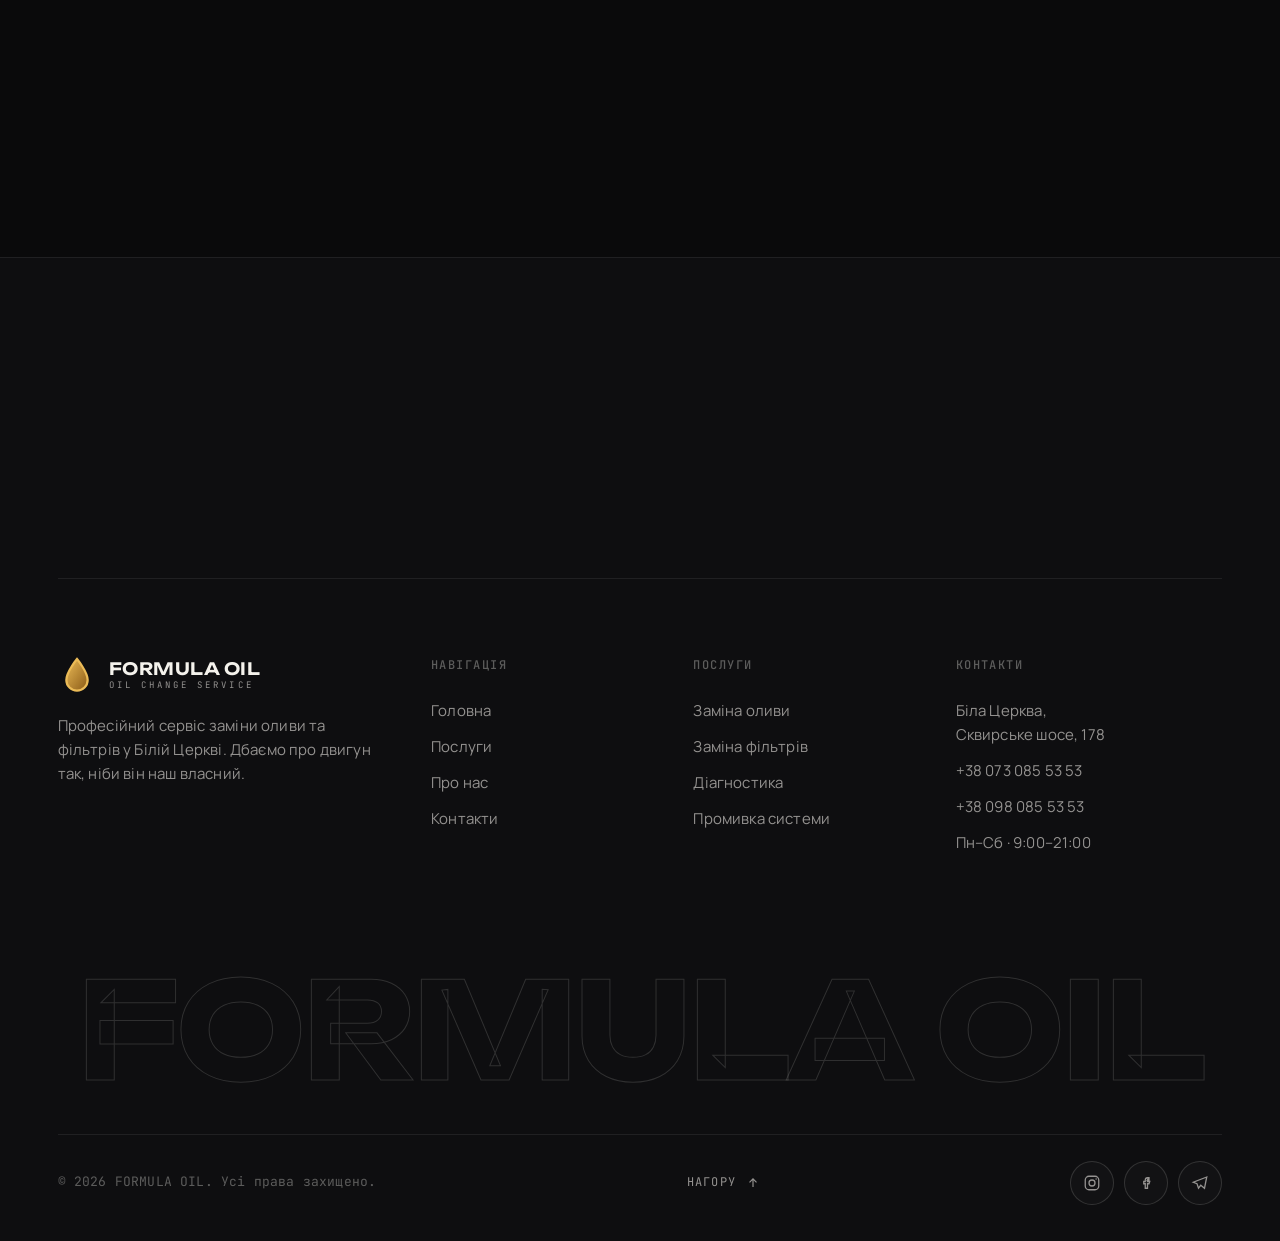
==== commit c7a4713f: "Cross-browser + performance pass (iOS Safari/Chrome, Android) Cross-browser: - Add missing -webkit-b" ====
--- a/about.html
+++ b/about.html
@@ -2,7 +2,7 @@
 <html lang="uk" class="no-js">
 <head>
   <meta charset="UTF-8" />
-  <meta name="viewport" content="width=device-width, initial-scale=1.0" />
+  <meta name="viewport" content="width=device-width, initial-scale=1.0, viewport-fit=cover" />
   <title>Про нас — FORMULA OIL · Команда та цінності сервісу</title>
   <meta name="description" content="Історія, цінності та команда сервісу FORMULA OIL. Сучасне обладнання, досвідчені майстри та турбота про кожне авто у Білій Церкві." />
   <meta name="theme-color" content="#0A0A0B" />
@@ -43,7 +43,7 @@
 
   <main>
     <section class="page-hero">
-      <div class="page-hero__media"><img src="assets/img/about/garage-1.jpg" alt="Сервісний бокс FORMULA OIL" data-parallax="6" /></div>
+      <div class="page-hero__media"><img src="assets/img/about/garage-1.jpg" alt="Сервісний бокс FORMULA OIL" data-parallax="6" decoding="async" fetchpriority="high" /></div>
       <div class="container container--wide"><div class="page-hero__inner">
         <span class="breadcrumb" data-hero><a href="index.html">Головна</a> <i>/</i> Про нас</span>
         <h1 class="display" data-hero>Ми — про<br /><span style="color:transparent;-webkit-text-stroke:1.5px var(--text)">довіру</span> до авто</h1>
@@ -55,7 +55,7 @@
     <section class="section">
       <div class="container container--wide">
         <div class="split">
-          <div class="split__media" data-reveal="scale"><img src="assets/img/wide/detail-2.jpg" alt="Автомобіль у сервісному боксі" /><div class="split__badge"><b><span data-count="12">0</span></b><span>років<br />на ринку</span></div></div>
+          <div class="split__media" data-reveal="scale"><img src="assets/img/wide/detail-2.jpg" alt="Автомобіль у сервісному боксі" decoding="async" loading="lazy" /><div class="split__badge"><b><span data-count="12">0</span></b><span>років<br />на ринку</span></div></div>
           <div class="split__body">
             <span class="kicker" data-reveal>Наша історія</span>
             <h2 class="h-lg" data-reveal data-delay="0.05">Маленька майстерня,<br />що виросла в сервіс</h2>
@@ -91,7 +91,7 @@
 
     <!-- SHOWCASE / EQUIPMENT -->
     <section class="showcase bleed">
-      <img src="assets/img/wide/shop-1.jpg" alt="Обладнання сервісу" />
+      <img src="assets/img/wide/shop-1.jpg" alt="Обладнання сервісу" decoding="async" loading="lazy" />
       <div class="container container--wide"><div class="showcase__inner">
         <span class="kicker" data-reveal>Обладнання</span>
         <h2 class="h-xl" data-reveal data-delay="0.05">Професійний інструмент<br />для точної роботи</h2>
@@ -104,10 +104,10 @@
       <div class="container container--wide">
         <div class="section-head section-head--split"><div class="section-head__l"><span class="kicker" data-reveal>Спеціалісти</span><h2 class="h-xl" data-reveal data-delay="0.05">Команда, якій<br />довіряють авто</h2></div><span class="sec-index" data-reveal>Досвідчені майстри</span></div>
         <div class="grid grid--4" data-reveal-group>
-          <figure class="member"><img src="assets/img/about/team-1.jpg" alt="Майстер сервісу" /><figcaption class="member__info"><b>Андрій</b><span>Старший майстер</span></figcaption></figure>
-          <figure class="member"><img src="assets/img/about/team-2.jpg" alt="Майстер сервісу" /><figcaption class="member__info"><b>Сергій</b><span>Майстер-механік</span></figcaption></figure>
-          <figure class="member"><img src="assets/img/about/team-3.jpg" alt="Майстер сервісу" /><figcaption class="member__info"><b>Максим</b><span>Діагност</span></figcaption></figure>
-          <figure class="member"><img src="assets/img/about/team-4.jpg" alt="Майстер сервісу" /><figcaption class="member__info"><b>Віктор</b><span>Адміністратор</span></figcaption></figure>
+          <figure class="member"><img src="assets/img/about/team-1.jpg" alt="Майстер сервісу" decoding="async" loading="lazy" /><figcaption class="member__info"><b>Андрій</b><span>Старший майстер</span></figcaption></figure>
+          <figure class="member"><img src="assets/img/about/team-2.jpg" alt="Майстер сервісу" decoding="async" loading="lazy" /><figcaption class="member__info"><b>Сергій</b><span>Майстер-механік</span></figcaption></figure>
+          <figure class="member"><img src="assets/img/about/team-3.jpg" alt="Майстер сервісу" decoding="async" loading="lazy" /><figcaption class="member__info"><b>Максим</b><span>Діагност</span></figcaption></figure>
+          <figure class="member"><img src="assets/img/about/team-4.jpg" alt="Майстер сервісу" decoding="async" loading="lazy" /><figcaption class="member__info"><b>Віктор</b><span>Адміністратор</span></figcaption></figure>
         </div>
       </div>
     </section>
@@ -115,7 +115,7 @@
     <!-- CTA -->
     <section class="section section--tight">
       <div class="container container--wide">
-        <div class="cta-band" data-reveal="scale"><img src="assets/img/services/oil-1.jpg" alt="Моторна олива" /><div class="cta-band__inner">
+        <div class="cta-band" data-reveal="scale"><img src="assets/img/services/oil-1.jpg" alt="Моторна олива" decoding="async" loading="lazy" /><div class="cta-band__inner">
           <span class="kicker">Приєднуйтесь до наших клієнтів</span>
           <h2 class="h-xl">Довірте авто тим,<br />хто любить свою справу</h2>
           <p class="lead">Запишіться на заміну оливи — і відчуйте різницю уважного сервісу вже під час першого візиту.</p>
@@ -137,10 +137,9 @@
     <div class="footer__bottom"><p>© <span data-year>2026</span> FORMULA OIL. Усі права захищено.</p><a class="to-top" href="#" data-totop>Нагору<svg viewBox="0 0 24 24" fill="none" stroke="currentColor" stroke-width="2" style="width:14px;height:14px"><path d="M12 19V5M6 11l6-6 6 6"/></svg></a><div class="footer__socials"><a href="#" aria-label="Instagram"><svg viewBox="0 0 24 24" fill="none" stroke="currentColor" stroke-width="1.7"><rect x="3" y="3" width="18" height="18" rx="5"/><circle cx="12" cy="12" r="4"/><circle cx="17.5" cy="6.5" r="1" fill="currentColor" stroke="none"/></svg></a><a href="#" aria-label="Facebook"><svg viewBox="0 0 24 24" fill="none" stroke="currentColor" stroke-width="1.7"><path d="M14 8h2V5h-2a3 3 0 0 0-3 3v2H9v3h2v6h3v-6h2l1-3h-3V8a1 1 0 0 1 1-1z"/></svg></a><a href="#" aria-label="Telegram"><svg viewBox="0 0 24 24" fill="none" stroke="currentColor" stroke-width="1.7"><path d="M21 4 3 11l5 2 2 6 3-4 5 4z"/></svg></a></div></div>
   </div></footer>
 
-  <script src="assets/js/vendor/gsap.min.js"></script>
-  <script src="assets/js/vendor/ScrollTrigger.min.js"></script>
-  <script src="assets/js/vendor/ScrollToPlugin.min.js"></script>
-  <script src="assets/js/vendor/lax.min.js"></script>
-  <script src="assets/js/app.js"></script>
+  <script defer src="assets/js/vendor/gsap.min.js"></script>
+  <script defer src="assets/js/vendor/ScrollTrigger.min.js"></script>
+  <script defer src="assets/js/vendor/ScrollToPlugin.min.js"></script>
+  <script defer src="assets/js/app.js"></script>
 </body>
 </html>
--- a/assets/css/style.css
+++ b/assets/css/style.css
@@ -43,7 +43,7 @@
 /* Force a PERMANENT scrollbar so locking scroll during the preloader never
    removes it — otherwise the page (and full-bleed hero image) shifts ~15px
    sideways when the lock releases = the "image jumps into place". */
-html { -webkit-text-size-adjust: 100%; scroll-behavior: smooth; overflow-y: scroll; }
+html { -webkit-text-size-adjust: 100%; text-size-adjust: 100%; scroll-behavior: smooth; overflow-y: scroll; -webkit-tap-highlight-color: transparent; }
 html.has-cursor, html.has-cursor * { cursor: none; }
 
 body {
@@ -176,7 +176,7 @@
 .btn--primary > * { position: relative; z-index: 1; }
 .btn--primary .btn__ico { width: 28px; height: 28px; padding: 7px; border-radius: 50%; background: var(--accent-2); color: #1B1204; box-sizing: border-box; transition: background 0.4s var(--ease), color 0.4s var(--ease), transform 0.5s var(--ease); }
 .btn--primary:hover .btn__ico { background: #1B1204; color: var(--accent-2); transform: translateX(3px); }
-.btn--ghost { border: 1px solid var(--line-2); color: var(--text); background: rgba(255,255,255,0.02); backdrop-filter: blur(6px); }
+.btn--ghost { border: 1px solid var(--line-2); color: var(--text); background: rgba(255,255,255,0.02); -webkit-backdrop-filter: blur(6px); backdrop-filter: blur(6px); }
 .btn--ghost:hover { border-color: var(--accent); color: var(--accent-2); }
 .btn--lg { --pad-y: 19px; --pad-x: 40px; font-size: 14px; }
 .btn__ico { width: 16px; height: 16px; transition: transform 0.5s var(--ease); }
@@ -239,7 +239,12 @@
 .phone-fab.is-open .phone-fab__panel { opacity: 1; transform: translateY(0) scale(1); pointer-events: auto; }
 .phone-fab__panel a { font-family: var(--font-mono); font-size: 15px; letter-spacing: 0.02em; color: var(--text); white-space: nowrap; padding: 5px 4px; transition: color 0.25s var(--ease); }
 .phone-fab__panel a:hover { color: var(--accent-2); }
-@media (max-width: 620px) { .phone-fab { right: 16px; bottom: calc(18px + env(safe-area-inset-bottom, 0px)); } .phone-fab__btn { width: 52px; height: 52px; } }
+@media (max-width: 620px) {
+  .phone-fab { right: 4.5vw; bottom: calc(4.5vw + env(safe-area-inset-bottom, 0px)); }
+  .phone-fab__btn { width: clamp(64px, 17vw, 88px); height: clamp(64px, 17vw, 88px); }
+  .phone-fab__btn svg { width: 40%; height: 40%; }
+  .phone-fab__panel a { font-size: 16px; }
+}
 
 .burger { display: inline-flex; align-items: center; justify-content: center; width: 48px; height: 48px; border-radius: 50%; border: 1px solid var(--line-2); background: rgba(255,255,255,0.02); position: relative; z-index: 2; }
 .burger span { position: absolute; left: 50%; top: 50%; width: 20px; height: 1.6px; border-radius: 2px; background: var(--text); transition: transform 0.4s var(--ease), opacity 0.3s var(--ease); }
@@ -280,7 +285,7 @@
 /* ============================================================
    HERO — editorial, asymmetric, individual
    ============================================================ */
-.hero { position: relative; min-height: 100svh; display: flex; align-items: flex-end; padding-top: calc(var(--header-h) + 22px); padding-bottom: clamp(26px, 3.4vw, 48px); overflow: hidden; }
+.hero { position: relative; min-height: 100vh; min-height: 100svh; display: flex; align-items: flex-end; padding-top: calc(var(--header-h) + 22px); padding-bottom: clamp(26px, 3.4vw, 48px); overflow: hidden; }
 .hero__media { position: absolute; inset: 0; z-index: 0; }
 .hero__media img { width: 100%; height: 100%; object-fit: cover; filter: saturate(0.92) contrast(1.06); }
 .hero__media::after { content: ""; position: absolute; inset: 0; background: linear-gradient(180deg, rgba(8,8,10,0.5) 0%, rgba(8,8,10,0.16) 22%, rgba(8,8,10,0.4) 56%, rgba(8,8,10,0.9) 85%, var(--bg) 100%), linear-gradient(90deg, rgba(8,8,10,0.82) 0%, rgba(8,8,10,0.3) 46%, transparent 72%); }
@@ -334,7 +339,7 @@
 .grid--4 { grid-template-columns: repeat(4, 1fr); }
 .grid--asym { grid-template-columns: 1.4fr 1fr; }
 
-.card { position: relative; padding: 36px 32px; border-radius: var(--radius); background: linear-gradient(180deg, rgba(255,255,255,0.035), rgba(255,255,255,0.008)); border: 1px solid var(--line); backdrop-filter: blur(8px); overflow: hidden; transition: transform 0.6s var(--ease), border-color 0.5s var(--ease); will-change: transform; }
+.card { position: relative; padding: 36px 32px; border-radius: var(--radius); background: linear-gradient(180deg, rgba(255,255,255,0.035), rgba(255,255,255,0.008)); border: 1px solid var(--line); -webkit-backdrop-filter: blur(8px); backdrop-filter: blur(8px); overflow: hidden; transition: transform 0.6s var(--ease), border-color 0.5s var(--ease); will-change: transform; }
 .card::after { content: ""; position: absolute; inset: 0; background: radial-gradient(600px circle at var(--mx, 50%) var(--my, 0%), rgba(200,137,42,0.10), transparent 40%); opacity: 0; transition: opacity 0.5s var(--ease); pointer-events: none; }
 .card:hover { transform: translateY(-6px); border-color: var(--line-2); }
 .card:hover::after { opacity: 1; }
@@ -353,7 +358,7 @@
 .svc__body { padding: 34px; width: 100%; }
 .svc__body h3 { font-size: 1.65rem; margin-bottom: 8px; }
 .svc__body p { color: var(--muted); font-size: 15px; max-width: 44ch; }
-.svc__tag { position: absolute; top: 24px; left: 24px; font-family: var(--font-mono); font-size: 11px; letter-spacing: 0.12em; text-transform: uppercase; padding: 8px 15px; border-radius: 100px; background: rgba(10,10,11,0.55); backdrop-filter: blur(8px); border: 1px solid var(--line-2); color: var(--accent-2); }
+.svc__tag { position: absolute; top: 24px; left: 24px; font-family: var(--font-mono); font-size: 11px; letter-spacing: 0.12em; text-transform: uppercase; padding: 8px 15px; border-radius: 100px; background: rgba(10,10,11,0.55); -webkit-backdrop-filter: blur(8px); backdrop-filter: blur(8px); border: 1px solid var(--line-2); color: var(--accent-2); }
 .svc__price { position: absolute; top: 24px; right: 24px; font-family: var(--font-display); font-size: 1.1rem; color: var(--accent-2); }
 .svc--tall { min-height: 520px; }
 
@@ -365,7 +370,7 @@
 .split__media { position: relative; border-radius: var(--radius-lg); overflow: hidden; aspect-ratio: 4/5; border: 1px solid var(--line); }
 .split__media img { width: 100%; height: 100%; object-fit: cover; will-change: transform; }
 .split__media--wide { aspect-ratio: 3/2; }
-.split__badge { position: absolute; bottom: 24px; left: 24px; right: 24px; padding: 22px 26px; border-radius: 16px; background: rgba(10,10,11,0.6); backdrop-filter: blur(14px); border: 1px solid var(--line-2); display: flex; align-items: center; gap: 20px; }
+.split__badge { position: absolute; bottom: 24px; left: 24px; right: 24px; padding: 22px 26px; border-radius: 16px; background: rgba(10,10,11,0.6); -webkit-backdrop-filter: blur(14px); backdrop-filter: blur(14px); border: 1px solid var(--line-2); display: flex; align-items: center; gap: 20px; }
 .split__badge b { font-family: var(--font-display); font-size: 2.2rem; color: var(--accent-2); line-height: 1; }
 .split__badge span { font-size: 14px; color: var(--muted); }
 .split__body { display: flex; flex-direction: column; gap: 28px; }
@@ -435,12 +440,12 @@
 .quote__stars { color: var(--accent-2); letter-spacing: 2px; font-size: 13px; }
 
 /* auto-swipe reviews carousel */
-.reviews-marquee { overflow-x: auto; overflow-y: hidden; scrollbar-width: none; -ms-overflow-style: none; cursor: grab; -webkit-mask-image: linear-gradient(90deg, transparent, #000 5%, #000 95%, transparent); mask-image: linear-gradient(90deg, transparent, #000 5%, #000 95%, transparent); }
+.reviews-marquee { overflow-x: auto; overflow-y: hidden; scrollbar-width: none; -ms-overflow-style: none; -webkit-overflow-scrolling: touch; overscroll-behavior-x: contain; cursor: grab; -webkit-mask-image: linear-gradient(90deg, transparent, #000 5%, #000 95%, transparent); mask-image: linear-gradient(90deg, transparent, #000 5%, #000 95%, transparent); }
 .reviews-marquee::-webkit-scrollbar { display: none; }
 .reviews-marquee.is-dragging { cursor: grabbing; }
 .reviews-track { display: flex; gap: 22px; width: max-content; align-items: stretch; }
 .reviews-track .quote { width: min(360px, 82vw); flex: none; height: auto; min-height: 300px; }
-.reviews-track .quote * { user-select: none; }
+.reviews-track .quote * { -webkit-user-select: none; user-select: none; }
 @media (max-width: 560px) { .reviews-track .quote { padding: 32px 28px; } }
 
 /* ============================================================
@@ -538,7 +543,7 @@
 .footer__col h5 { font-family: var(--font-mono); font-size: 12px; letter-spacing: 0.12em; text-transform: uppercase; color: var(--faint); margin: 0 0 18px; font-weight: 500; }
 .footer__col a, .footer__col p { display: block; color: var(--muted); font-size: 15px; padding: 6px 0; transition: color 0.3s var(--ease); }
 .footer__col a:hover { color: var(--accent-2); }
-.footer__word { font-family: var(--font-display); font-weight: 700; font-size: clamp(1.9rem, 11.2vw, 8.4rem); line-height: 0.8; letter-spacing: -0.03em; color: transparent; -webkit-text-stroke: 1px var(--line-2); white-space: nowrap; text-align: center; margin-block: clamp(20px, 3vw, 40px) clamp(30px, 4vw, 50px); user-select: none; }
+.footer__word { font-family: var(--font-display); font-weight: 700; font-size: clamp(1.9rem, 11.2vw, 8.4rem); line-height: 0.8; letter-spacing: -0.03em; color: transparent; -webkit-text-stroke: 1px var(--line-2); white-space: nowrap; text-align: center; margin-block: clamp(20px, 3vw, 40px) clamp(30px, 4vw, 50px); -webkit-user-select: none; user-select: none; }
 .footer__bottom { display: flex; justify-content: space-between; align-items: center; padding-top: 26px; border-top: 1px solid var(--line); gap: 20px; flex-wrap: wrap; }
 .footer__bottom p { font-size: 13px; color: var(--faint); font-family: var(--font-mono); }
 .footer__socials { display: flex; gap: 10px; }
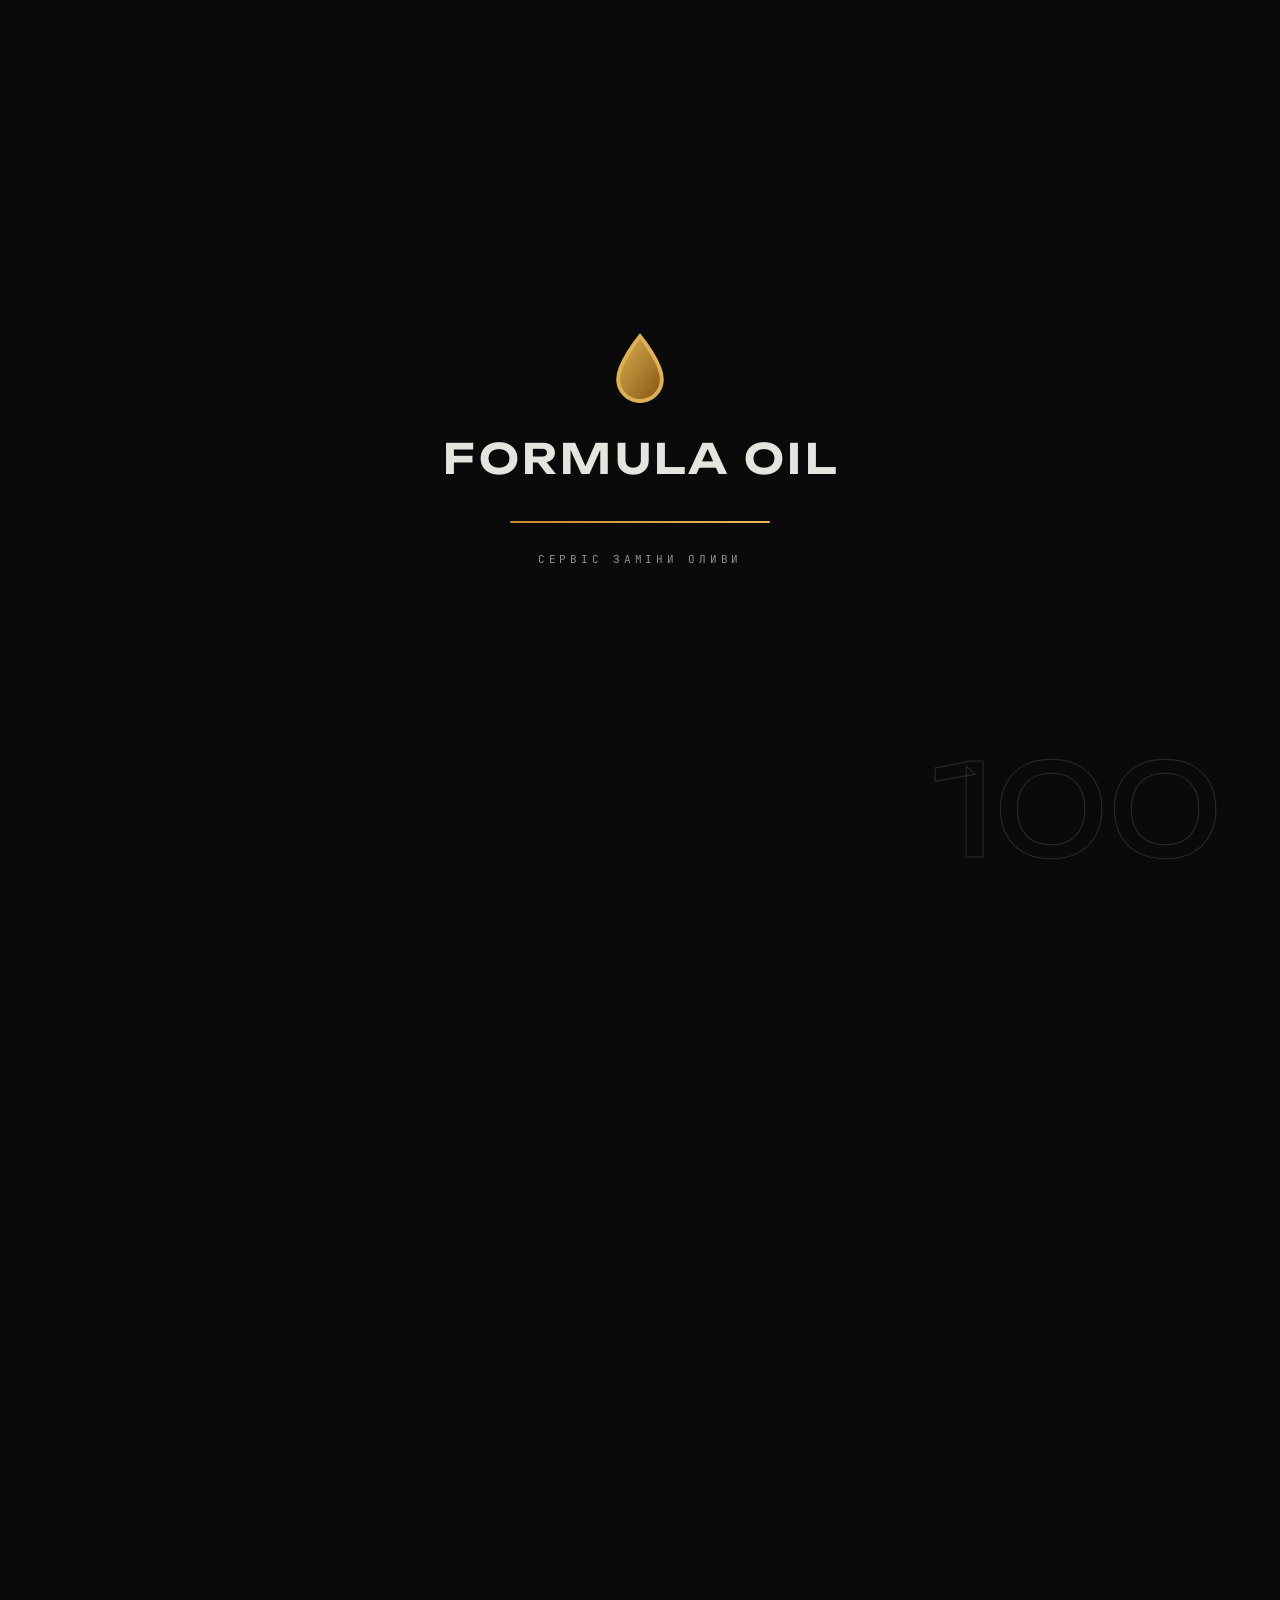
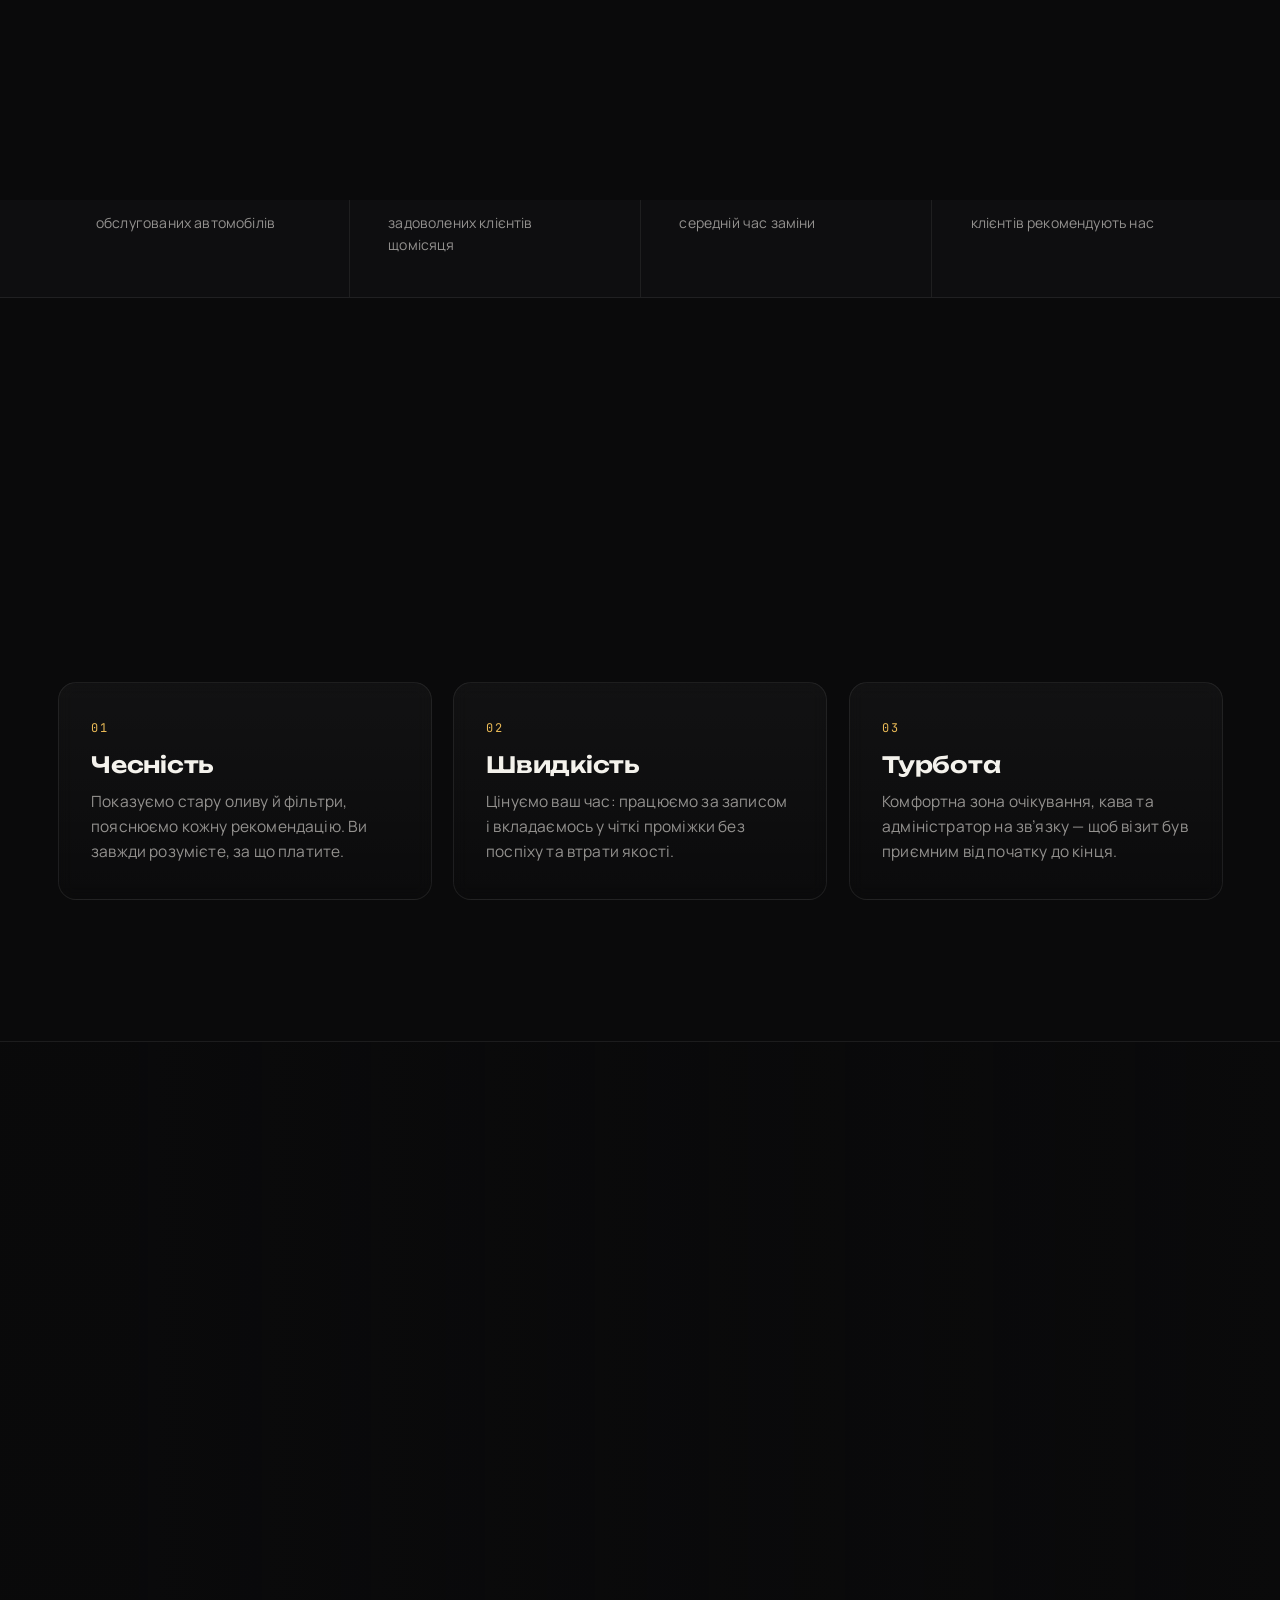
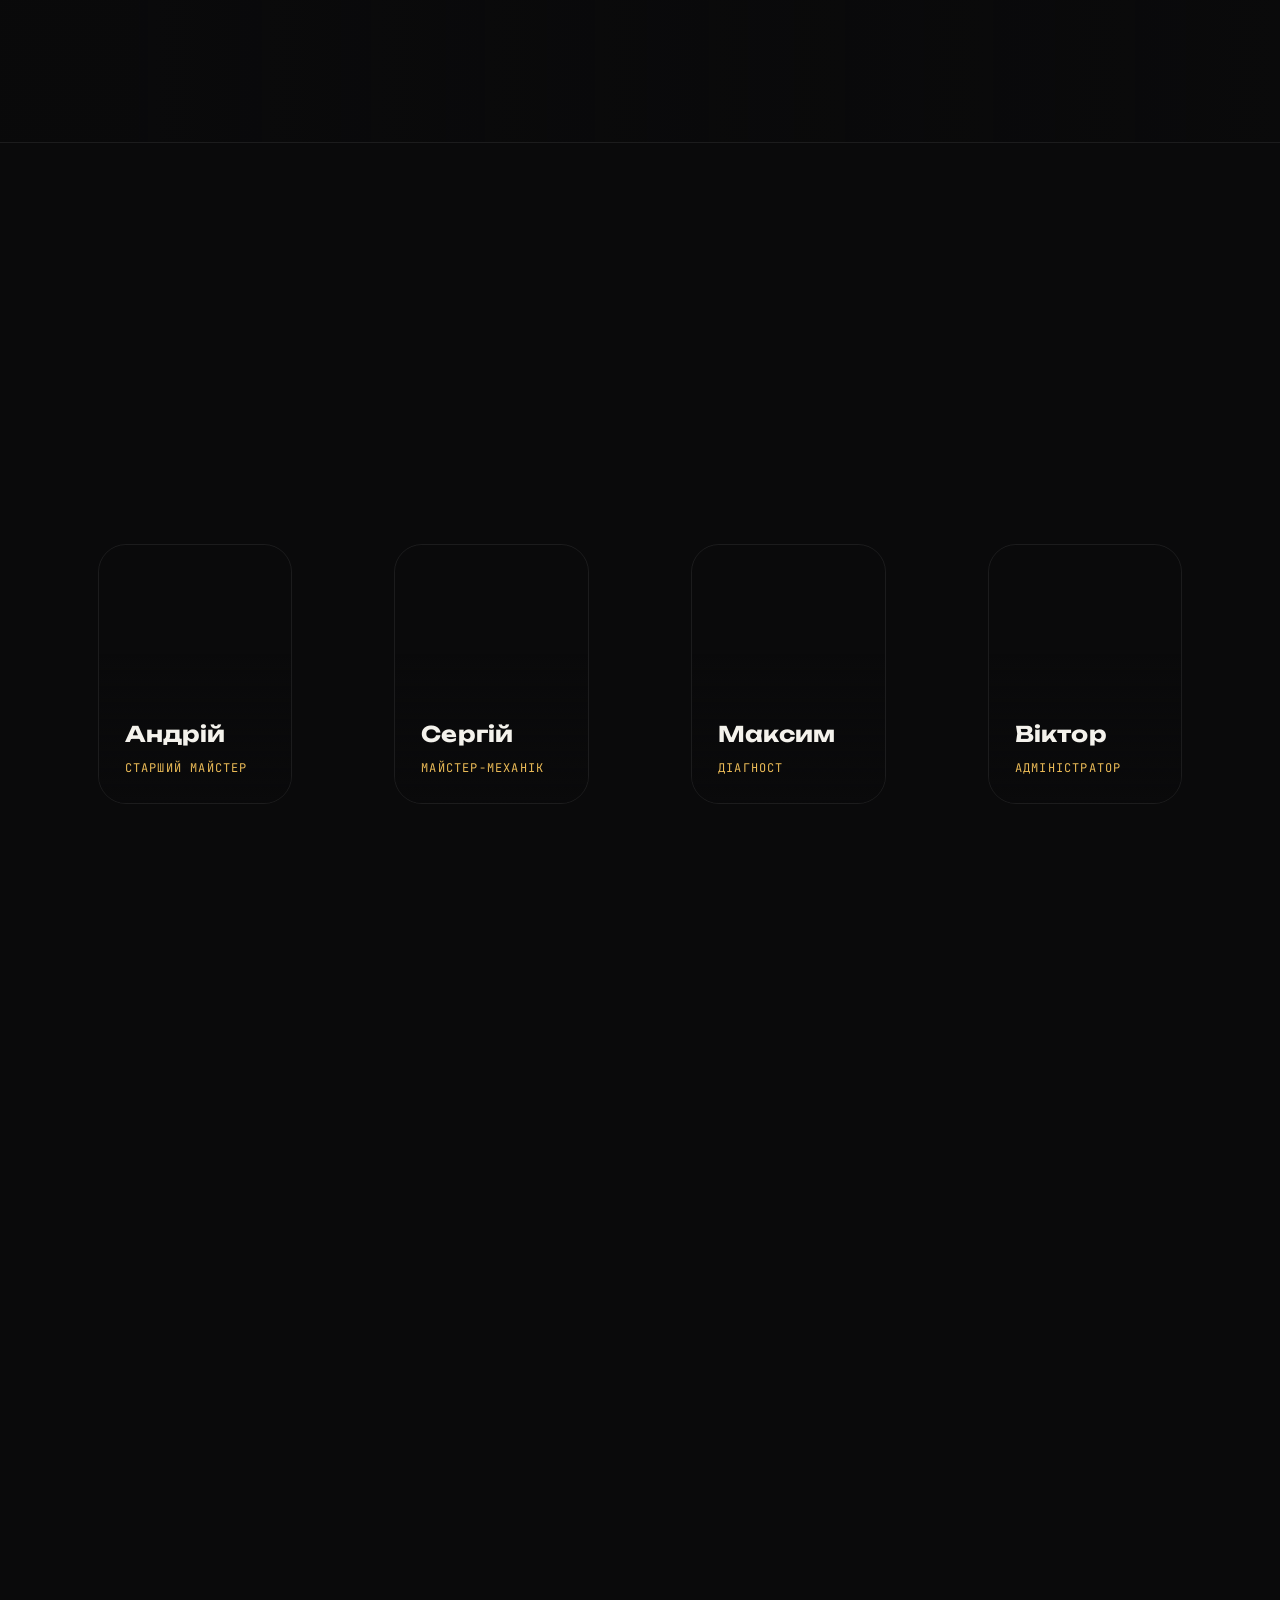
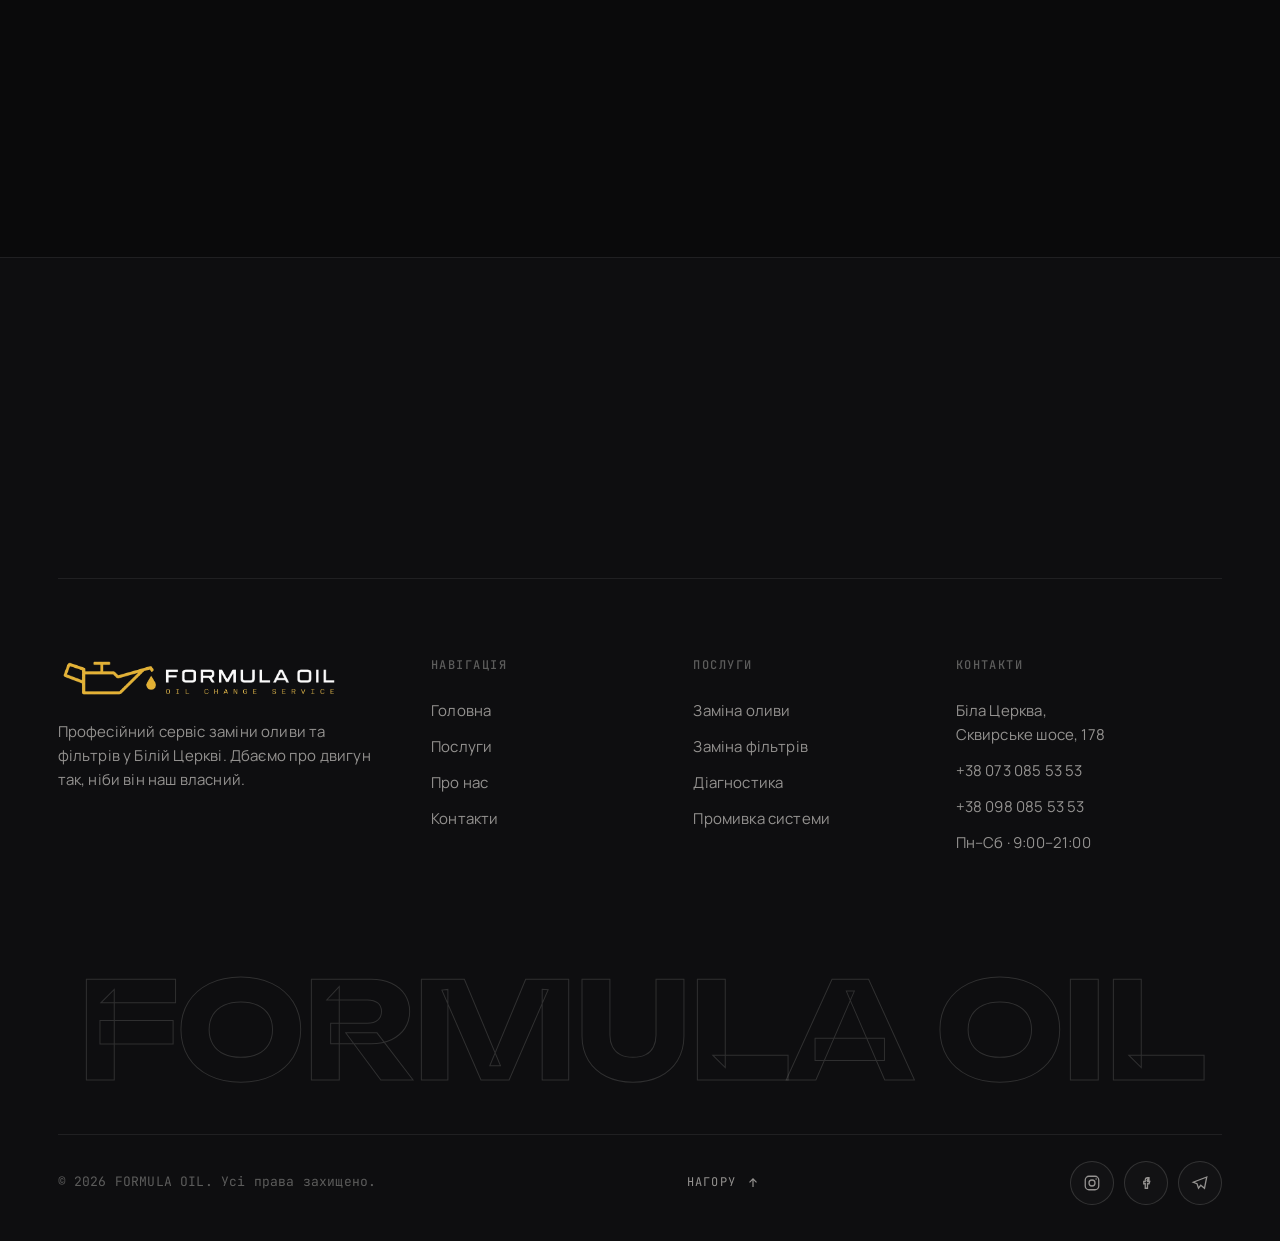
==== commit 8b861684: "New logo, favicon, desktop phone-fab removed, iOS-safe preloader - Replaced the old SVG wordmark wit" ====
--- a/about.html
+++ b/about.html
@@ -6,6 +6,7 @@
   <title>Про нас — FORMULA OIL · Команда та цінності сервісу</title>
   <meta name="description" content="Історія, цінності та команда сервісу FORMULA OIL. Сучасне обладнання, досвідчені майстри та турбота про кожне авто у Білій Церкві." />
   <meta name="theme-color" content="#0A0A0B" />
+  <link rel="icon" type="image/svg+xml" href="data:image/svg+xml,%3Csvg%20xmlns%3D'http%3A%2F%2Fwww.w3.org%2F2000%2Fsvg'%20viewBox%3D'0%200%20100%20100'%3E%3Crect%20width%3D'100'%20height%3D'100'%20rx%3D'24'%20fill%3D'%230A0A0B'%2F%3E%3Cpath%20d%3D'M50%2020%20C50%2020%2029%2047%2029%2064%20a21%2021%200%200%200%2042%200%20C71%2047%2050%2020%2050%2020%20Z'%20fill%3D'%23EBBB57'%2F%3E%3C%2Fsvg%3E" />
   <link rel="preconnect" href="https://fonts.googleapis.com" />
   <link rel="preconnect" href="https://fonts.gstatic.com" crossorigin />
   <link href="https://fonts.googleapis.com/css2?family=Unbounded:wght@400;500;600;700;800&family=Manrope:wght@400;500;600;700;800&family=JetBrains+Mono:wght@400;500&display=swap" rel="stylesheet" />
@@ -24,7 +25,7 @@
   <div class="transition" aria-hidden="true"><svg class="transition__mark" viewBox="0 0 100 100"><path class="drop-fill" d="M50 8 C50 8 22 42 22 63 a28 28 0 0 0 56 0 C78 42 50 8 50 8 Z" /><path class="drop" d="M50 8 C50 8 22 42 22 63 a28 28 0 0 0 56 0 C78 42 50 8 50 8 Z" /></svg></div>
 
   <header class="header"><div class="container container--wide">
-    <a class="logo" href="index.html" aria-label="FORMULA OIL — головна"><svg class="logo__mark" viewBox="0 0 100 100" aria-hidden="true"><path class="drop-fill" d="M50 8 C50 8 22 42 22 63 a28 28 0 0 0 56 0 C78 42 50 8 50 8 Z" /><path class="drop" d="M50 8 C50 8 22 42 22 63 a28 28 0 0 0 56 0 C78 42 50 8 50 8 Z" /></svg><span class="logo__word"><b>FORMULA OIL</b><span>Oil change service</span></span></a>
+    <a class="logo" href="index.html" aria-label="FORMULA OIL — головна"><img class="logo__img" src="assets/img/logo-mark.png" alt="FORMULA OIL — заміна оливи та фільтрів" decoding="async" /></a>
     <div class="header__actions"><div class="header__phones"><span class="header__phones-ico"><svg viewBox="0 0 24 24" fill="currentColor" aria-hidden="true"><path d="M6.6 10.8a15.5 15.5 0 0 0 6.6 6.6l2.2-2.2c.3-.28.7-.37 1.02-.24 1.12.37 2.33.57 3.58.57.55 0 1 .45 1 1V20c0 .55-.45 1-1 1C10.4 21 3 13.6 3 4.5 3 3.95 3.45 3.5 4 3.5H7.5c.55 0 1 .45 1 1 0 1.25.2 2.46.57 3.58.13.32.04.72-.24 1L6.6 10.8z"/></svg></span><span class="header__phones-list"><a href="tel:+380730855353">+38 073 085 53 53</a><a href="tel:+380980855353">+38 098 085 53 53</a></span></div><a class="btn btn--primary" href="contacts.html#zapys">Записатися<svg class="btn__ico" viewBox="0 0 24 24" fill="none" stroke="currentColor" stroke-width="2"><path d="M5 12h14M13 6l6 6-6 6"/></svg></a><button class="burger" aria-label="Меню"><span></span><span></span></button></div>
   </div></header>
 
@@ -128,7 +129,7 @@
   <footer class="footer"><div class="container container--wide">
     <div class="footer__cta"><h2 data-reveal>Час подбати<br />про ваш двигун.</h2><a class="btn btn--primary btn--lg" href="contacts.html#zapys" data-reveal>Записатися на заміну<svg class="btn__ico" viewBox="0 0 24 24" fill="none" stroke="currentColor" stroke-width="2"><path d="M5 12h14M13 6l6 6-6 6"/></svg></a></div>
     <div class="footer__top">
-      <div class="footer__brand"><a class="logo" href="index.html"><svg class="logo__mark" viewBox="0 0 100 100" aria-hidden="true"><path class="drop-fill" d="M50 8 C50 8 22 42 22 63 a28 28 0 0 0 56 0 C78 42 50 8 50 8 Z" /><path class="drop" d="M50 8 C50 8 22 42 22 63 a28 28 0 0 0 56 0 C78 42 50 8 50 8 Z" /></svg><span class="logo__word"><b>FORMULA OIL</b><span>Oil change service</span></span></a><p>Професійний сервіс заміни оливи та фільтрів у Білій Церкві. Дбаємо про двигун так, ніби він наш власний.</p></div>
+      <div class="footer__brand"><a class="logo" href="index.html"><img class="logo__img" src="assets/img/logo-mark.png" alt="FORMULA OIL — заміна оливи та фільтрів" decoding="async" /></a><p>Професійний сервіс заміни оливи та фільтрів у Білій Церкві. Дбаємо про двигун так, ніби він наш власний.</p></div>
       <div class="footer__col"><h5>Навігація</h5><a href="index.html">Головна</a><a href="services.html">Послуги</a><a href="about.html">Про нас</a><a href="contacts.html">Контакти</a></div>
       <div class="footer__col"><h5>Послуги</h5><a href="services.html">Заміна оливи</a><a href="services.html">Заміна фільтрів</a><a href="services.html">Діагностика</a><a href="services.html">Промивка системи</a></div>
       <div class="footer__col"><h5>Контакти</h5><p>Біла Церква,<br />Сквирське шосе, 178</p><a href="tel:+380730855353">+38 073 085 53 53</a><a href="tel:+380980855353">+38 098 085 53 53</a><p>Пн–Сб · 9:00–21:00</p></div>
--- a/assets/css/style.css
+++ b/assets/css/style.css
@@ -202,14 +202,10 @@
 .header.is-scrolled::before { opacity: 1; }
 .header .container--wide { display: flex; align-items: center; justify-content: space-between; width: 100%; }
 
-.logo { display: inline-flex; align-items: center; gap: 13px; z-index: 2; }
-.logo__mark { width: 38px; height: 38px; flex: none; transition: transform 0.6s var(--ease); }
-.logo:hover .logo__mark { transform: rotate(-8deg) scale(1.05); }
-.logo__mark .drop { fill: none; stroke: var(--accent-2); stroke-width: 6; }
-.logo__mark .drop-fill { fill: url(#oilgrad); }
-.logo__word { display: flex; flex-direction: column; line-height: 1; }
-.logo__word b { font-family: var(--font-display); font-weight: 600; font-size: 17px; letter-spacing: 0.03em; }
-.logo__word span { font-family: var(--font-mono); font-size: 9px; letter-spacing: 0.34em; color: var(--muted); text-transform: uppercase; margin-top: 4px; }
+.logo { display: inline-flex; align-items: center; z-index: 2; }
+.logo__img { display: block; height: clamp(30px, 4.2vw, 40px); width: auto; transition: opacity 0.3s var(--ease); }
+.logo:hover .logo__img { opacity: 0.82; }
+.footer__brand .logo__img { height: 44px; }
 
 .nav { display: flex; align-items: center; gap: 4px; }
 .nav__link { position: relative; padding: 10px 18px; font-size: 15px; color: var(--muted); transition: color 0.3s var(--ease); overflow: hidden; }
@@ -229,8 +225,9 @@
 /* desktop: logo + phones + CTA + burger; mobile: logo + burger only */
 @media (max-width: 980px) { .header__phones, .header__actions .btn--primary { display: none; } }
 
-/* Floating phone button (bottom-right) with an expanding numbers panel */
-.phone-fab { position: fixed; right: 22px; bottom: 22px; z-index: 75; display: flex; flex-direction: column; align-items: flex-end; gap: 12px; }
+/* Floating phone button (mobile only — desktop shows the numbers in the header) */
+.phone-fab { position: fixed; right: 22px; bottom: 22px; z-index: 75; display: none; flex-direction: column; align-items: flex-end; gap: 12px; }
+@media (max-width: 980px) { .phone-fab { display: flex; } }
 .phone-fab__btn { width: 56px; height: 56px; border-radius: 50%; display: inline-flex; align-items: center; justify-content: center; border: 1px solid rgba(235,187,87,0.4); background: rgba(14,13,12,0.55); backdrop-filter: blur(12px); -webkit-backdrop-filter: blur(12px); color: var(--accent-2); box-shadow: 0 10px 30px -12px rgba(0,0,0,0.7); transition: border-color 0.35s var(--ease), box-shadow 0.35s var(--ease), transform 0.35s var(--ease); }
 .phone-fab__btn svg { width: 22px; height: 22px; }
 .phone-fab__btn:hover { border-color: rgba(235,187,87,0.85); box-shadow: 0 10px 30px -10px rgba(235,187,87,0.35); transform: translateY(-2px); }
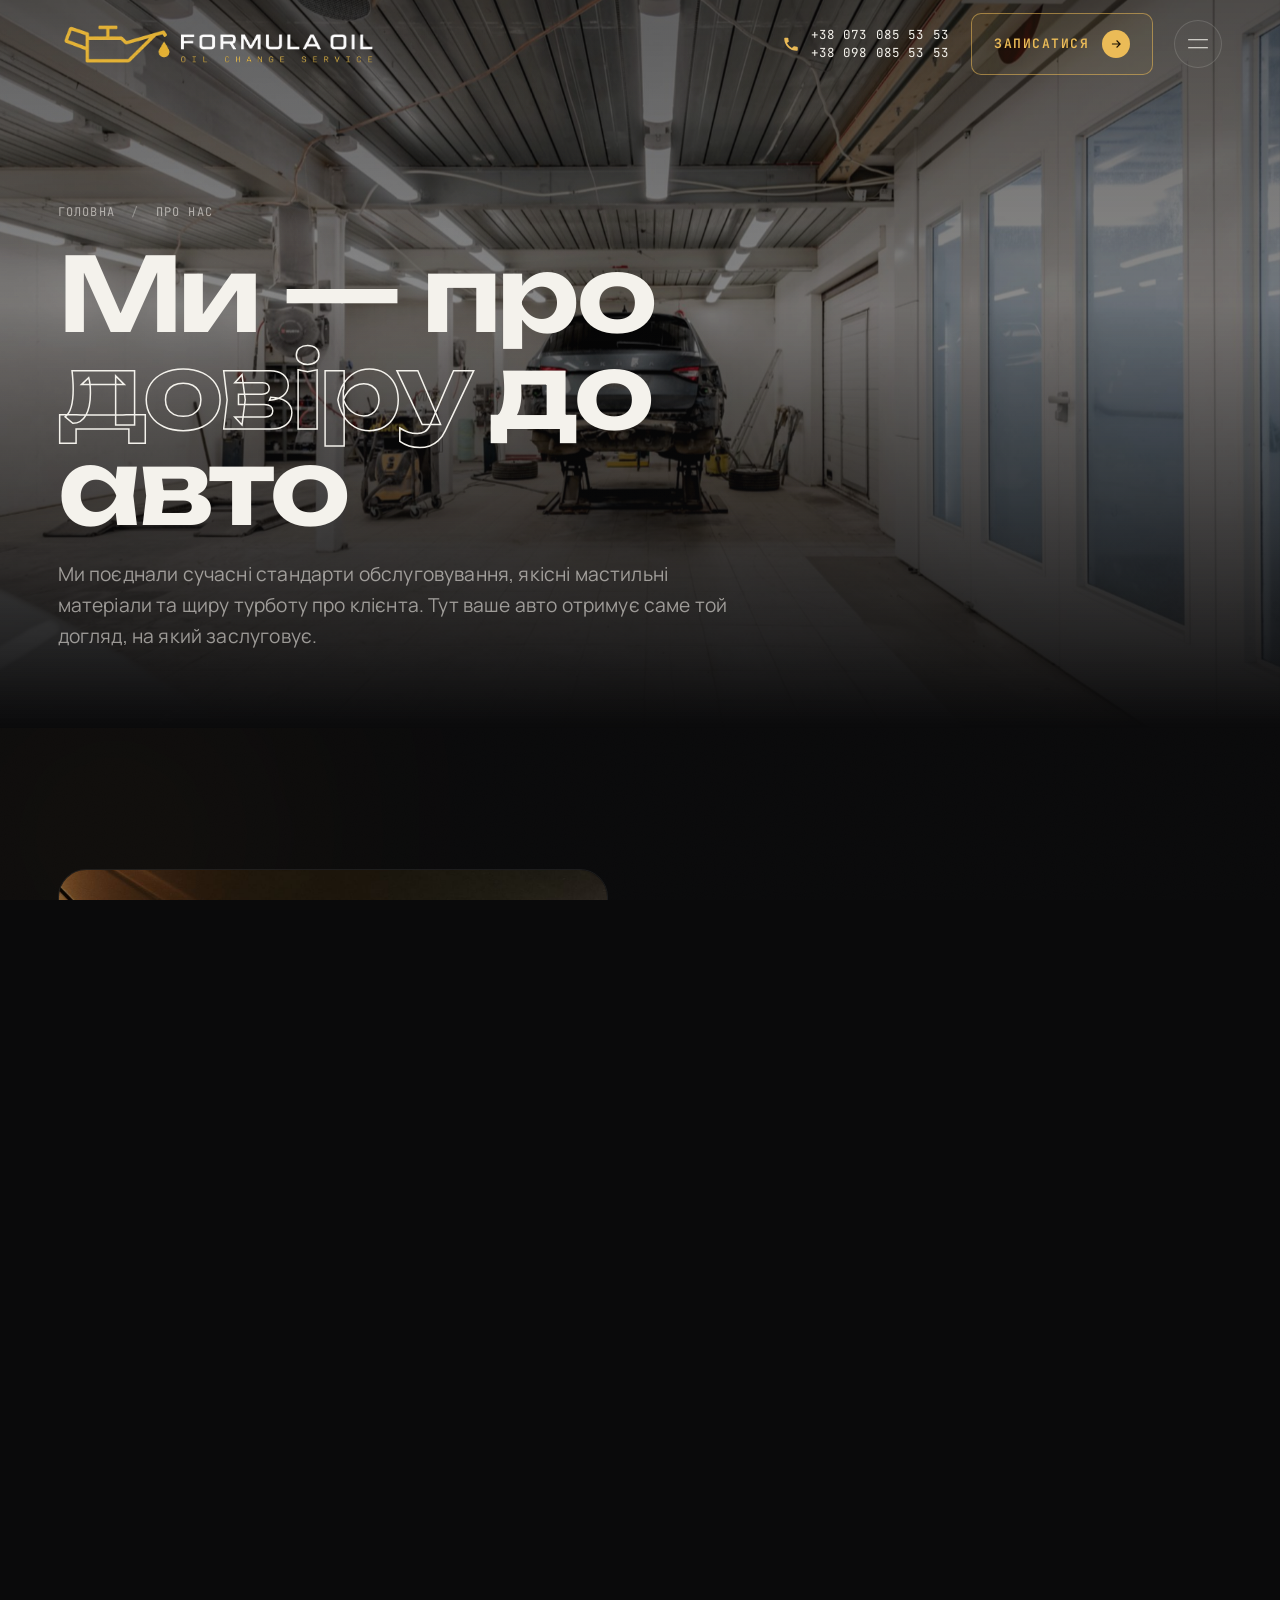
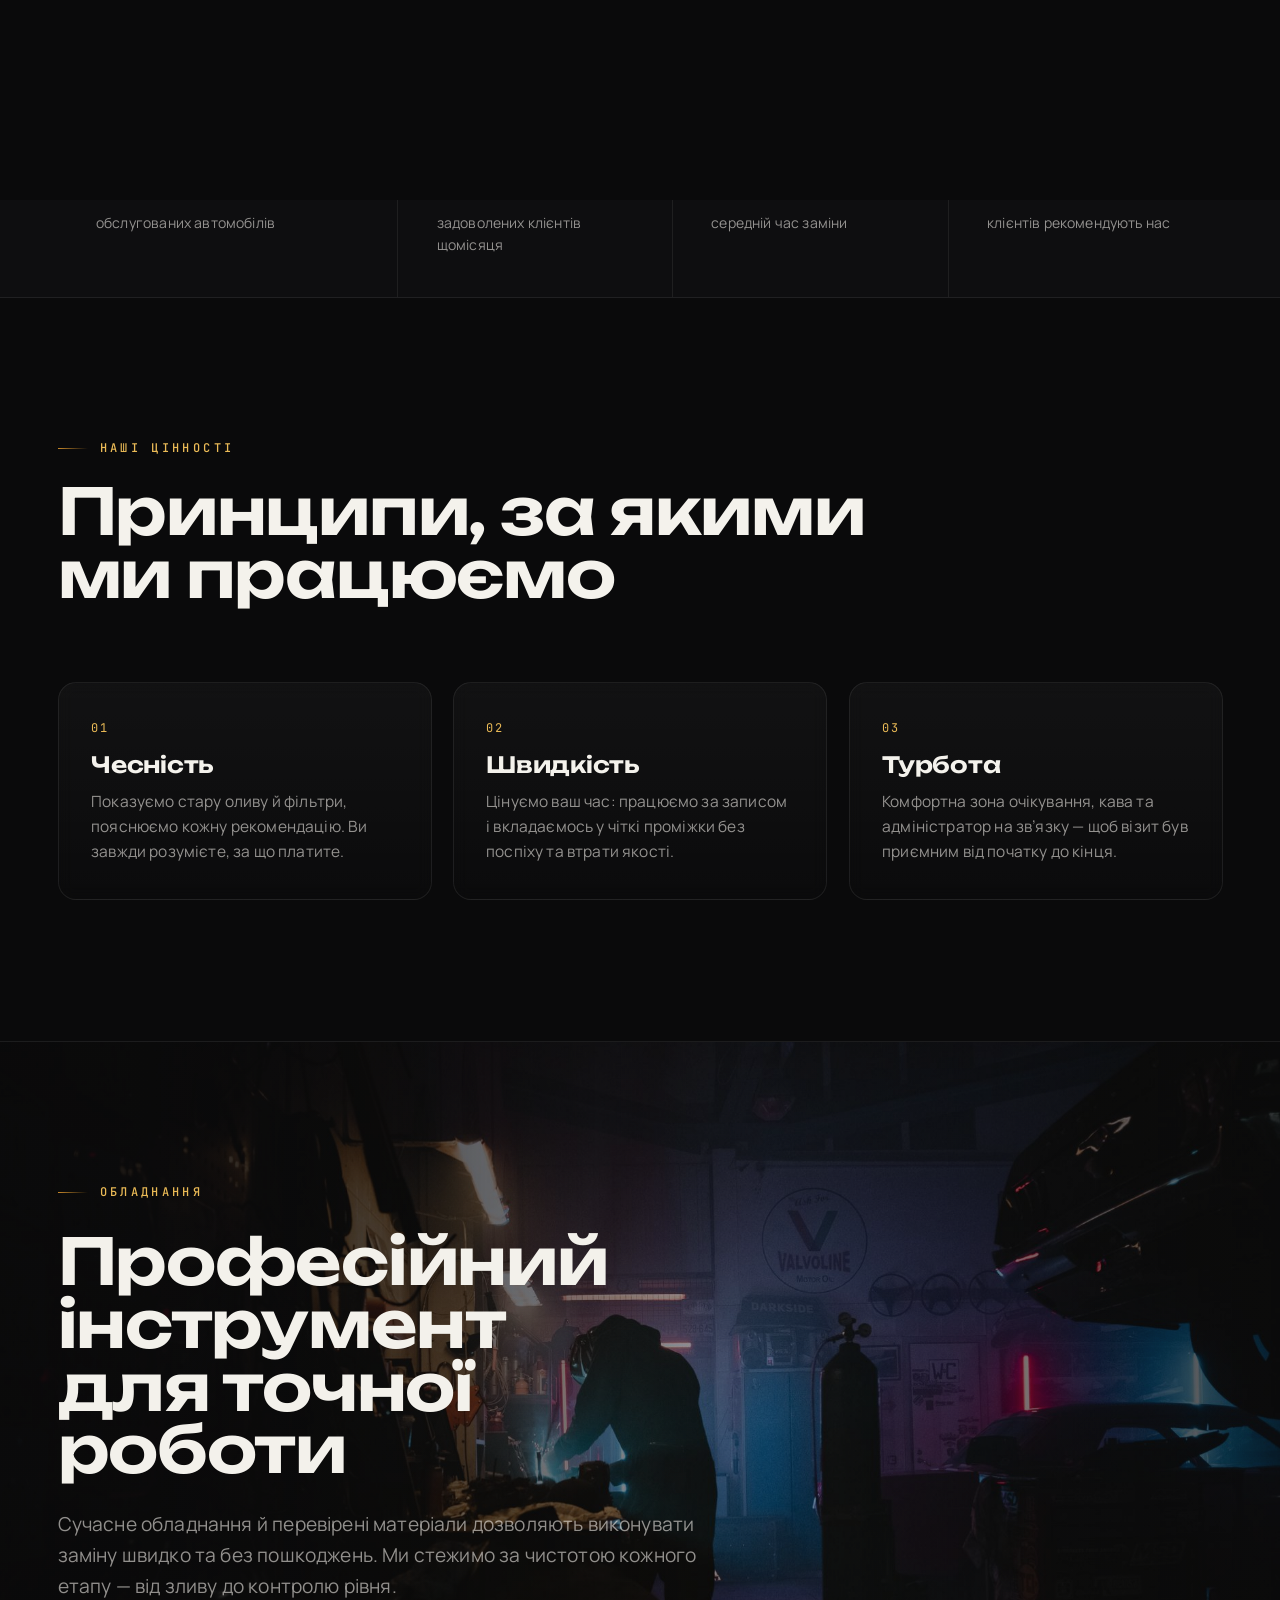
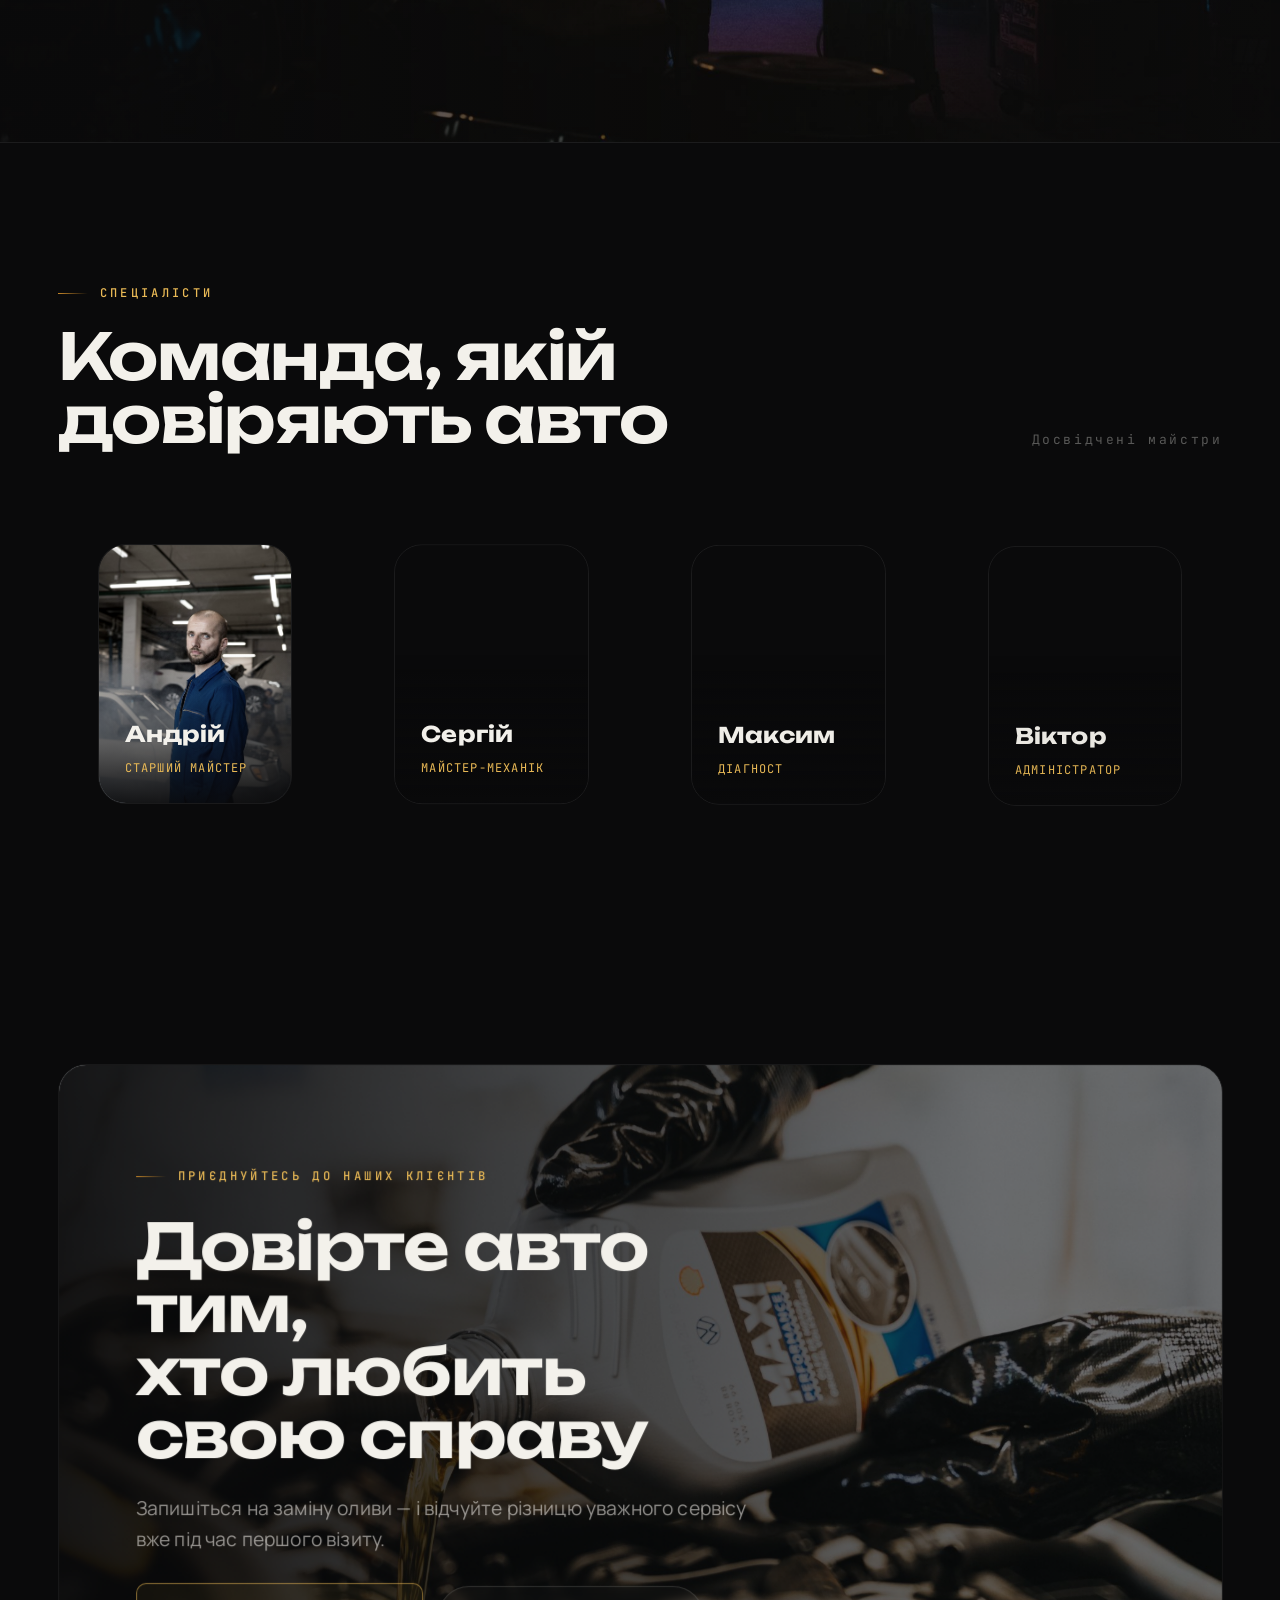
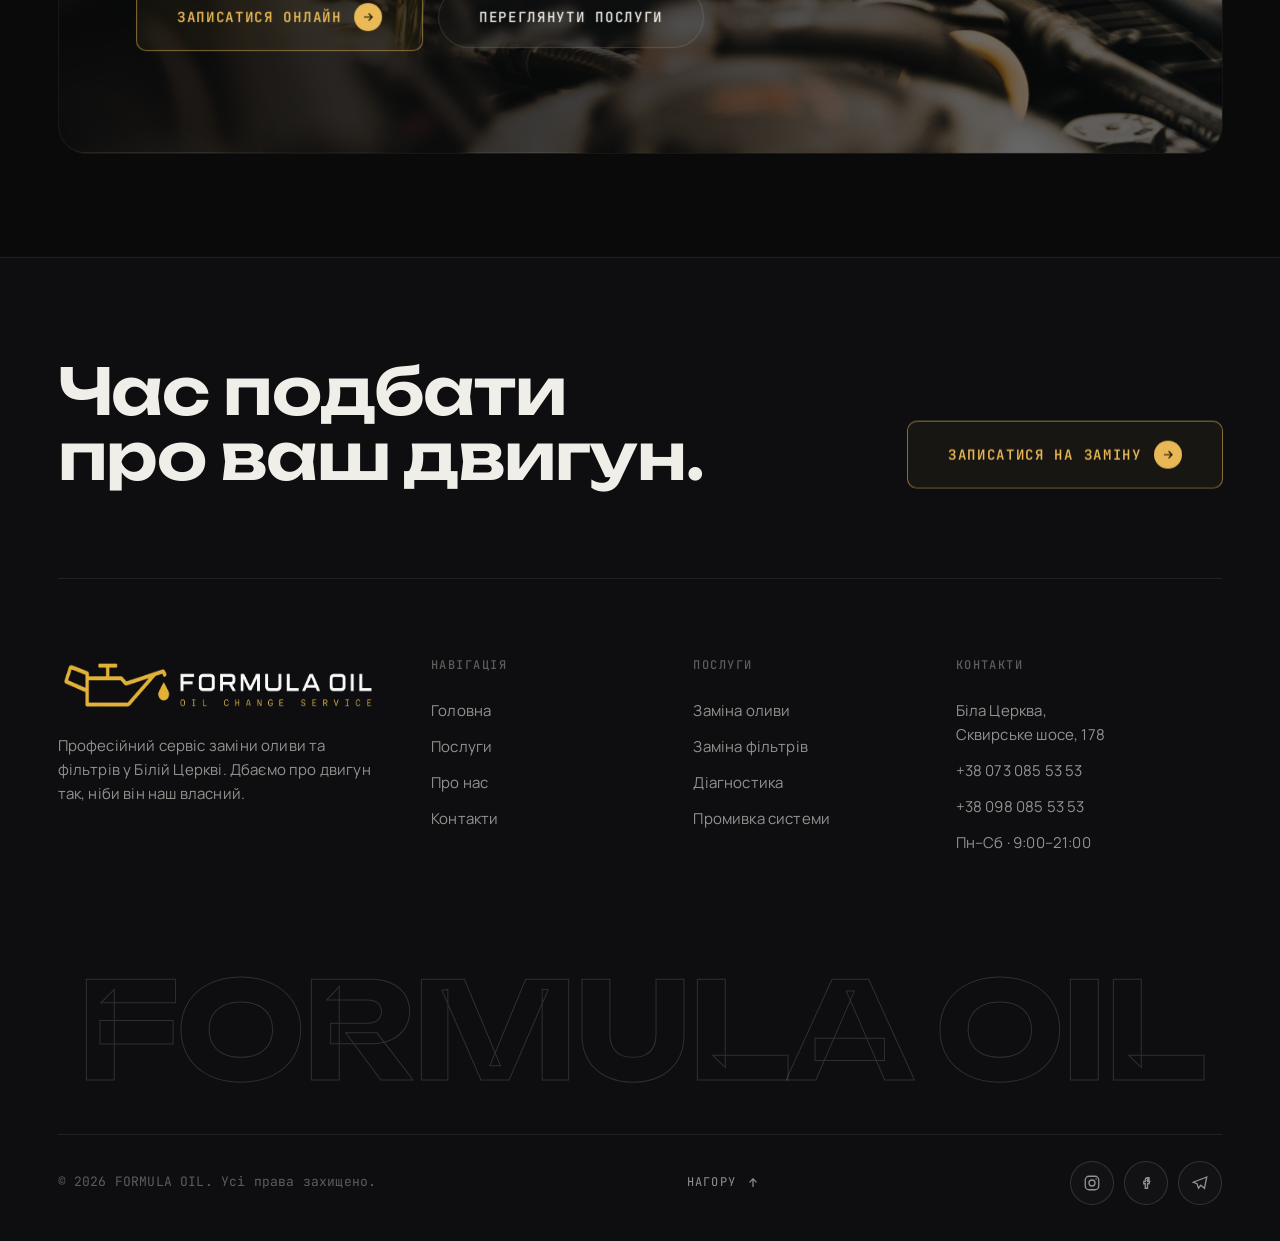
==== commit 373330ea: "Replace preloader with branded intro video (first visit only) - New full-screen intro clip (assets/v" ====
--- a/about.html
+++ b/about.html
@@ -17,11 +17,8 @@
   <svg width="0" height="0" style="position:absolute" aria-hidden="true"><defs><linearGradient id="oilgrad" x1="0" y1="0" x2="1" y2="1"><stop offset="0" stop-color="#EBBB57" /><stop offset="1" stop-color="#8A5A16" /></linearGradient></defs></svg>
   <div class="bg-fx" aria-hidden="true"><span class="glow glow--1"></span><span class="glow glow--2"></span><span class="grain"></span></div>
 
-  <div class="preloader" role="status" aria-label="Завантаження">
-    <div class="preloader__count">0</div>
-    <div class="preloader__logo"><svg class="preloader__mark" viewBox="0 0 100 100" aria-hidden="true"><path class="drop-fill" d="M50 8 C50 8 22 42 22 63 a28 28 0 0 0 56 0 C78 42 50 8 50 8 Z" /><path class="drop" d="M50 8 C50 8 22 42 22 63 a28 28 0 0 0 56 0 C78 42 50 8 50 8 Z" /></svg><div class="preloader__word" aria-label="FORMULA OIL"><span>F</span><span>O</span><span>R</span><span>M</span><span>U</span><span>L</span><span>A</span><span>&nbsp;</span><span>O</span><span>I</span><span>L</span></div></div>
-    <div class="preloader__bar"><i></i></div><div class="preloader__sub" style="opacity:0">Сервіс заміни оливи</div>
-  </div>
+  <div class="preloader" role="status" aria-label="Завантаження"><video class="preloader__video" src="assets/video/intro.mp4" muted playsinline webkit-playsinline preload="auto" aria-hidden="true"></video></div>
+
   <div class="transition" aria-hidden="true"><svg class="transition__mark" viewBox="0 0 100 100"><path class="drop-fill" d="M50 8 C50 8 22 42 22 63 a28 28 0 0 0 56 0 C78 42 50 8 50 8 Z" /><path class="drop" d="M50 8 C50 8 22 42 22 63 a28 28 0 0 0 56 0 C78 42 50 8 50 8 Z" /></svg></div>
 
   <header class="header"><div class="container container--wide">
--- a/assets/css/style.css
+++ b/assets/css/style.css
@@ -203,9 +203,10 @@
 .header .container--wide { display: flex; align-items: center; justify-content: space-between; width: 100%; }
 
 .logo { display: inline-flex; align-items: center; z-index: 2; }
-.logo__img { display: block; height: clamp(30px, 4.2vw, 40px); width: auto; transition: opacity 0.3s var(--ease); }
+.logo__img { display: block; height: clamp(38px, 5vw, 50px); width: auto; transition: opacity 0.3s var(--ease); }
 .logo:hover .logo__img { opacity: 0.82; }
-.footer__brand .logo__img { height: 44px; }
+.footer__brand .logo__img { height: 58px; }
+@media (max-width: 560px) { .logo__img { height: 36px; } }
 
 .nav { display: flex; align-items: center; gap: 4px; }
 .nav__link { position: relative; padding: 10px 18px; font-size: 15px; color: var(--muted); transition: color 0.3s var(--ease); overflow: hidden; }
@@ -261,18 +262,9 @@
 /* ============================================================
    PRELOADER & TRANSITION
    ============================================================ */
-.preloader { position: fixed; inset: 0; z-index: 100; background: var(--bg); display: flex; flex-direction: column; align-items: center; justify-content: center; gap: 28px; }
+.preloader { position: fixed; inset: 0; z-index: 200; background: #000; display: grid; place-items: center; overflow: hidden; will-change: opacity; }
 .preloader.is-hidden { display: none; }
-.preloader__logo { display: flex; flex-direction: column; align-items: center; gap: 18px; }
-.preloader__mark { width: 78px; height: 78px; }
-.preloader__mark .drop { fill: none; stroke: var(--accent-2); stroke-width: 5; }
-.preloader__mark .drop-fill { fill: url(#oilgrad); opacity: 0; }
-.preloader__word { font-family: var(--font-display); font-weight: 600; font-size: clamp(1.7rem, 5vw, 2.6rem); letter-spacing: 0.02em; display: flex; gap: 0.06em; overflow: hidden; }
-.preloader__word span { display: inline-block; }
-.preloader__sub { font-family: var(--font-mono); font-size: 11px; letter-spacing: 0.34em; text-transform: uppercase; color: var(--muted); }
-.preloader__bar { width: min(260px, 62vw); height: 2px; background: var(--line); border-radius: 2px; overflow: hidden; }
-.preloader__bar i { display: block; height: 100%; width: 0%; background: linear-gradient(90deg, var(--accent), var(--accent-2)); box-shadow: 0 0 16px var(--accent-glow); }
-.preloader__count { position: absolute; bottom: 40px; right: var(--gutter); font-family: var(--font-display); font-size: clamp(3rem, 12vw, 8rem); color: transparent; -webkit-text-stroke: 1px var(--line-2); line-height: 0.8; }
+.preloader__video { width: 100%; height: 100%; object-fit: contain; background: #000; }
 
 .transition { position: fixed; inset: 0; z-index: 99; background: var(--bg); display: flex; align-items: center; justify-content: center; transform: translateY(100%); pointer-events: none; }
 .transition__mark { width: 64px; height: 64px; opacity: 0; }
